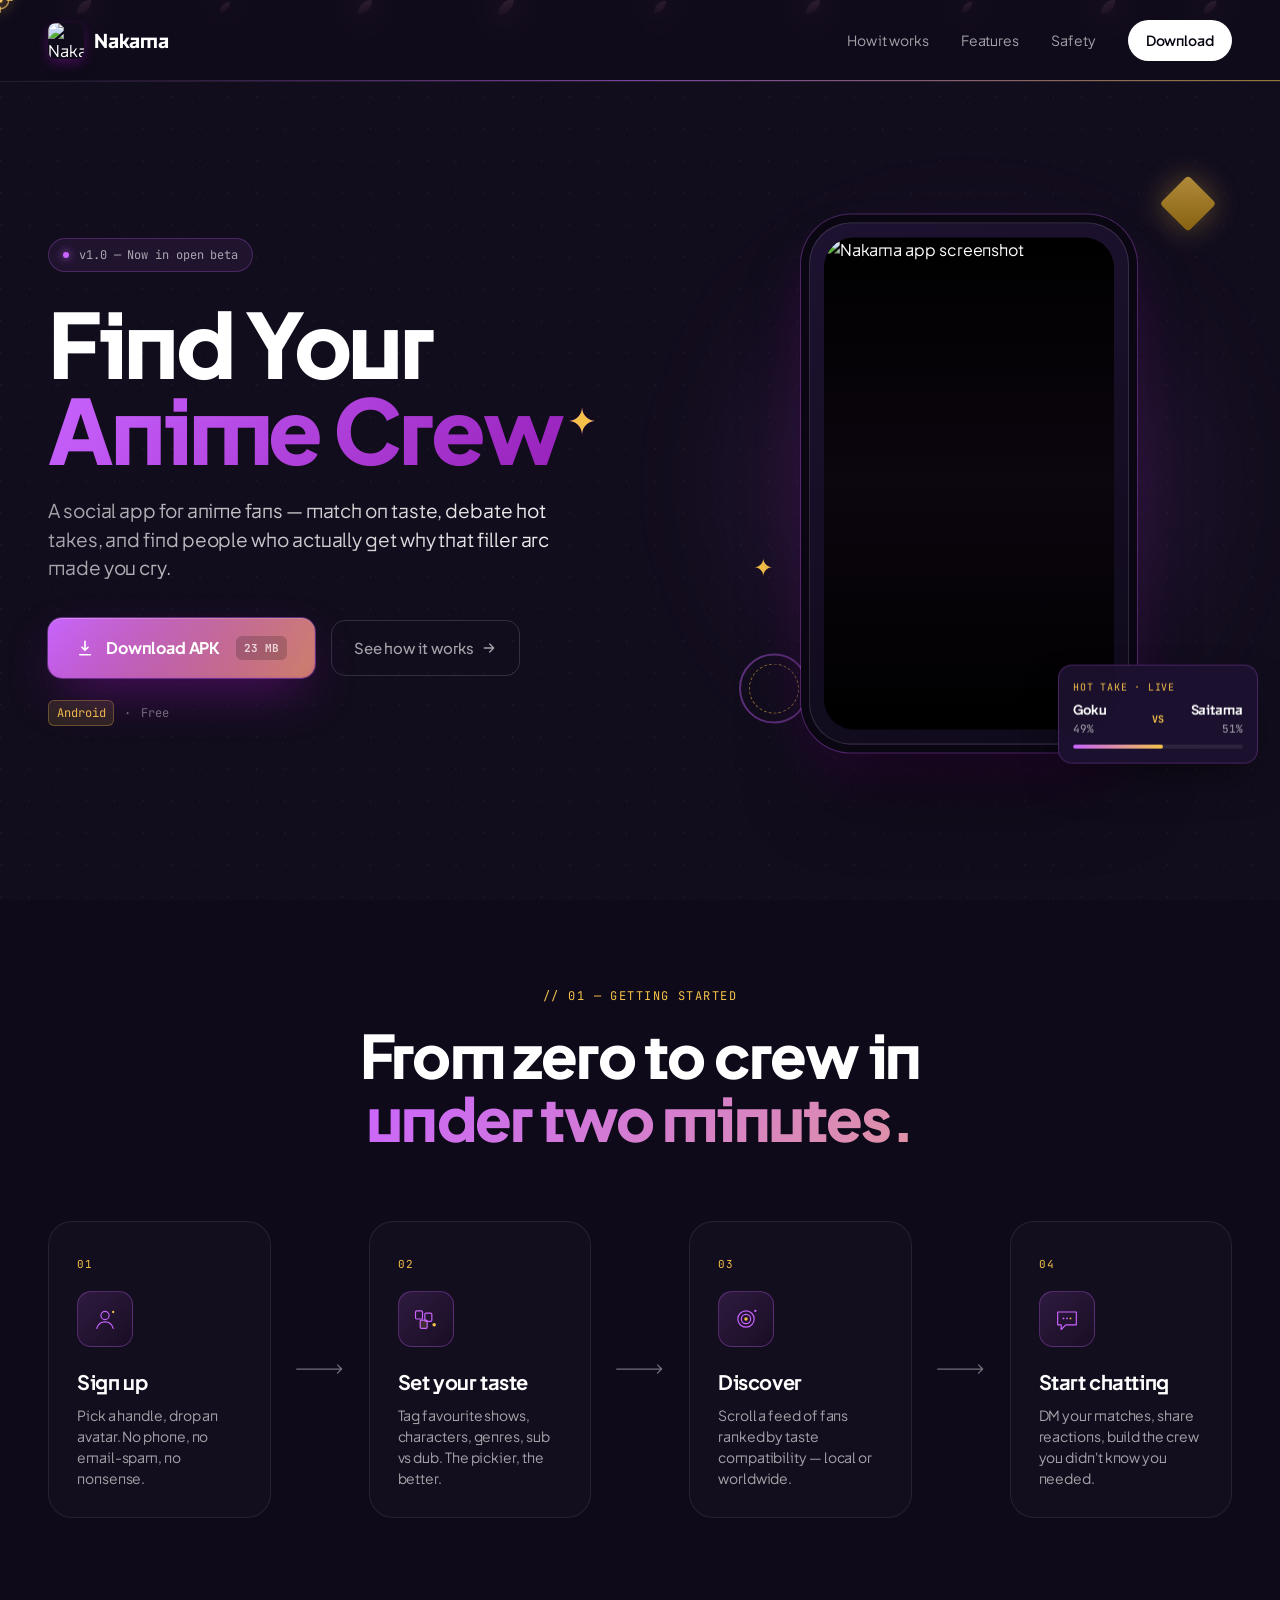
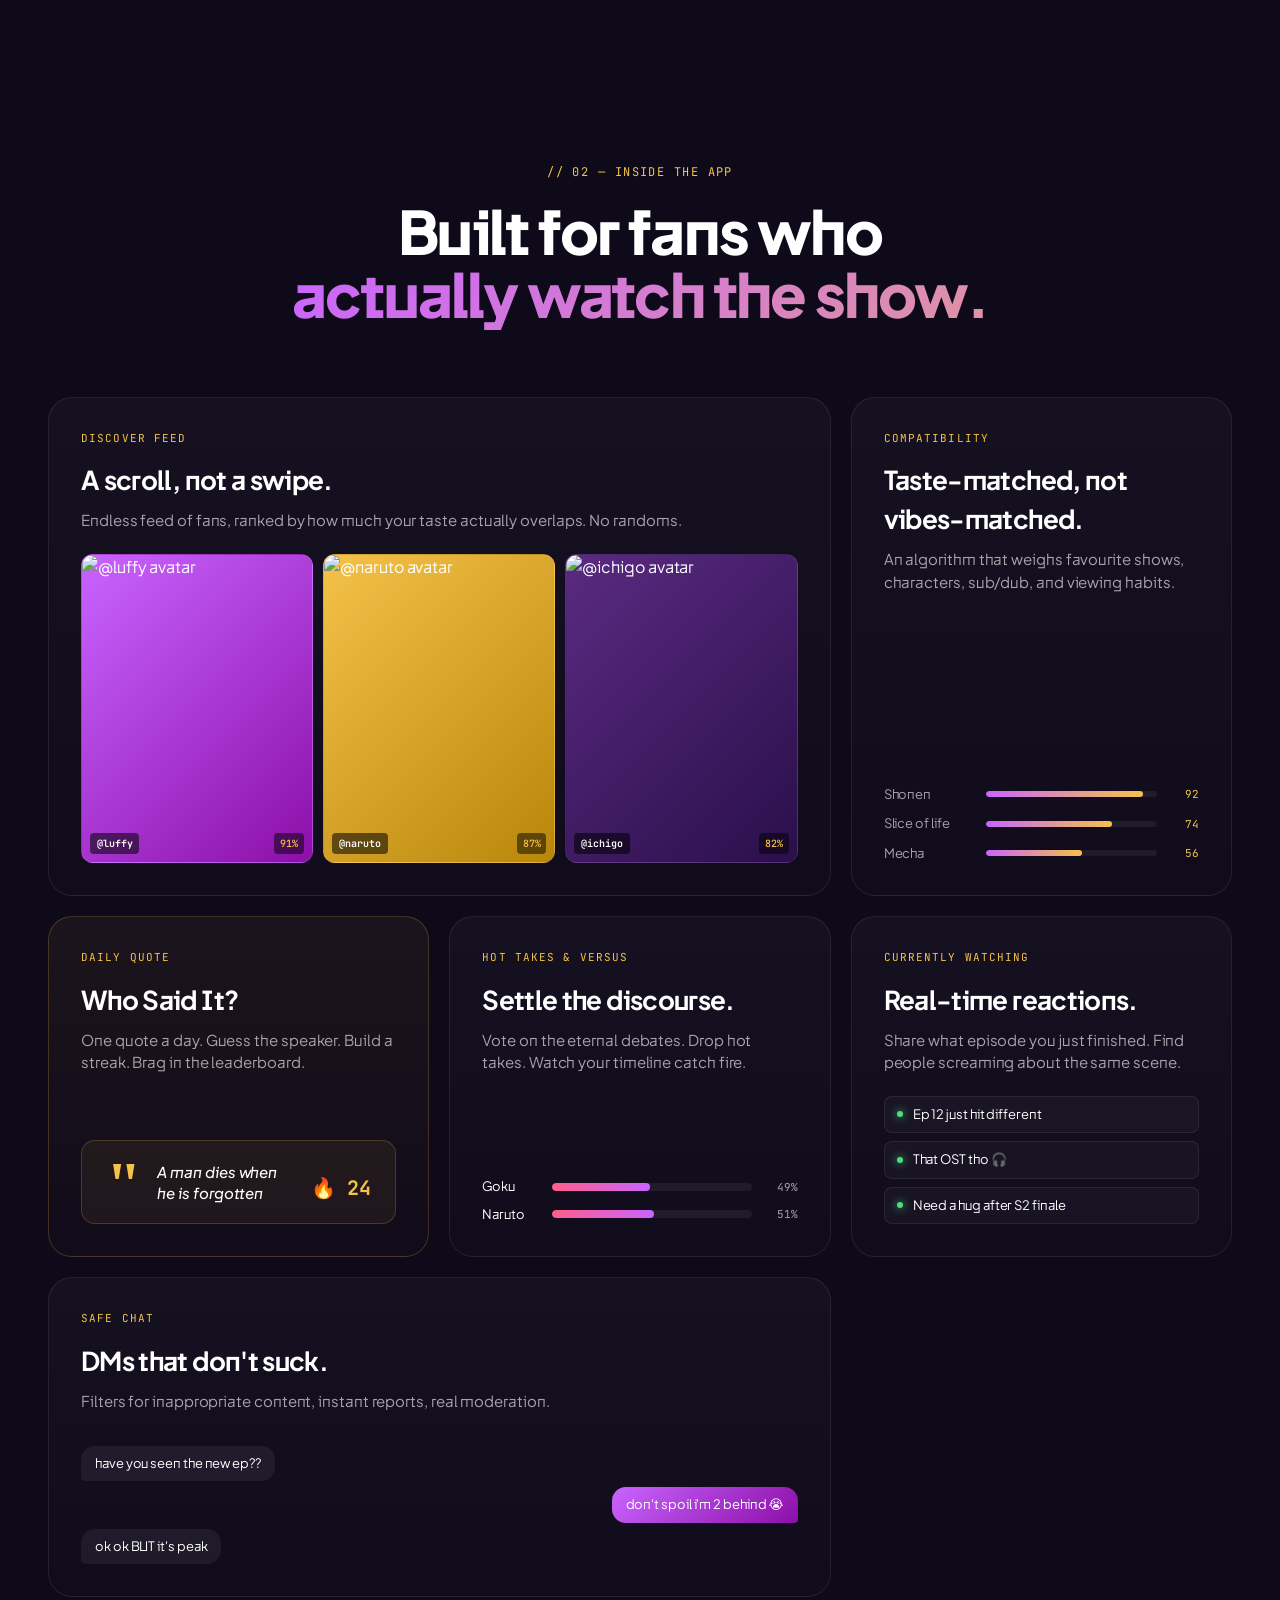
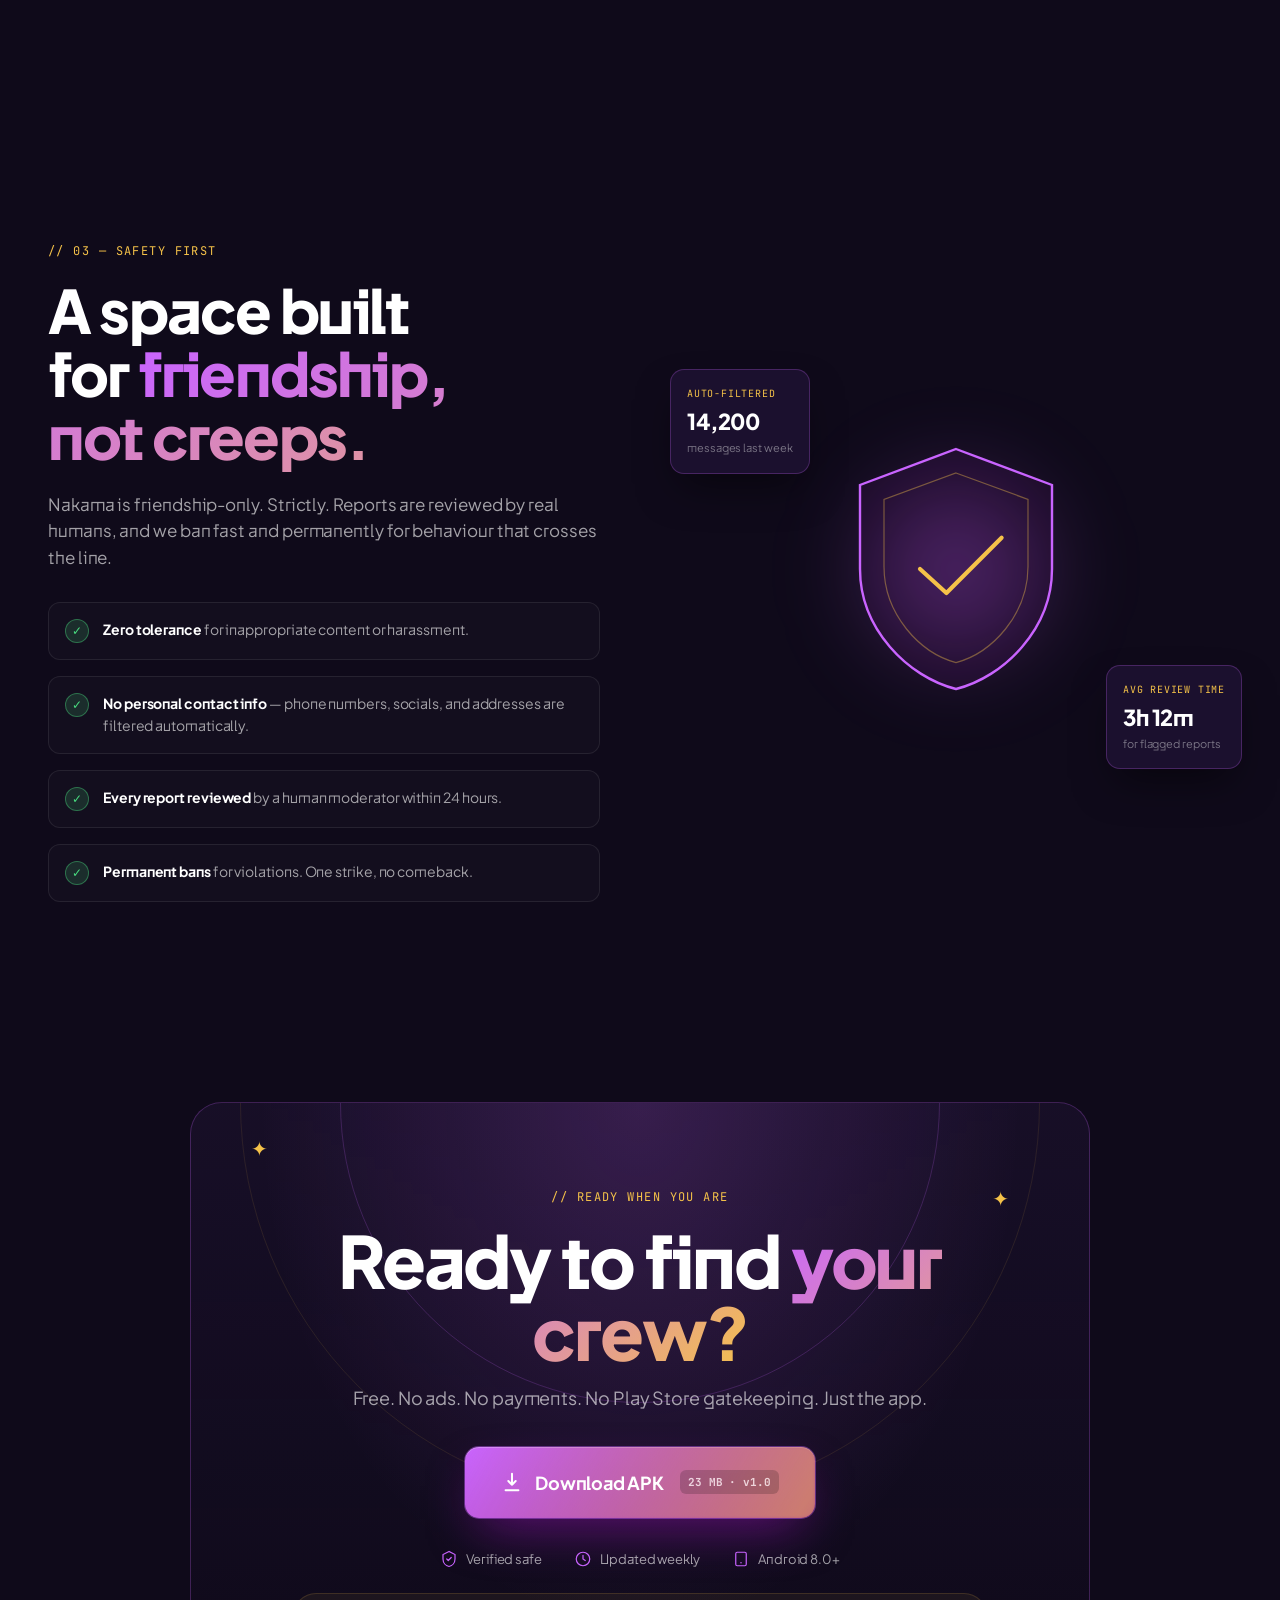
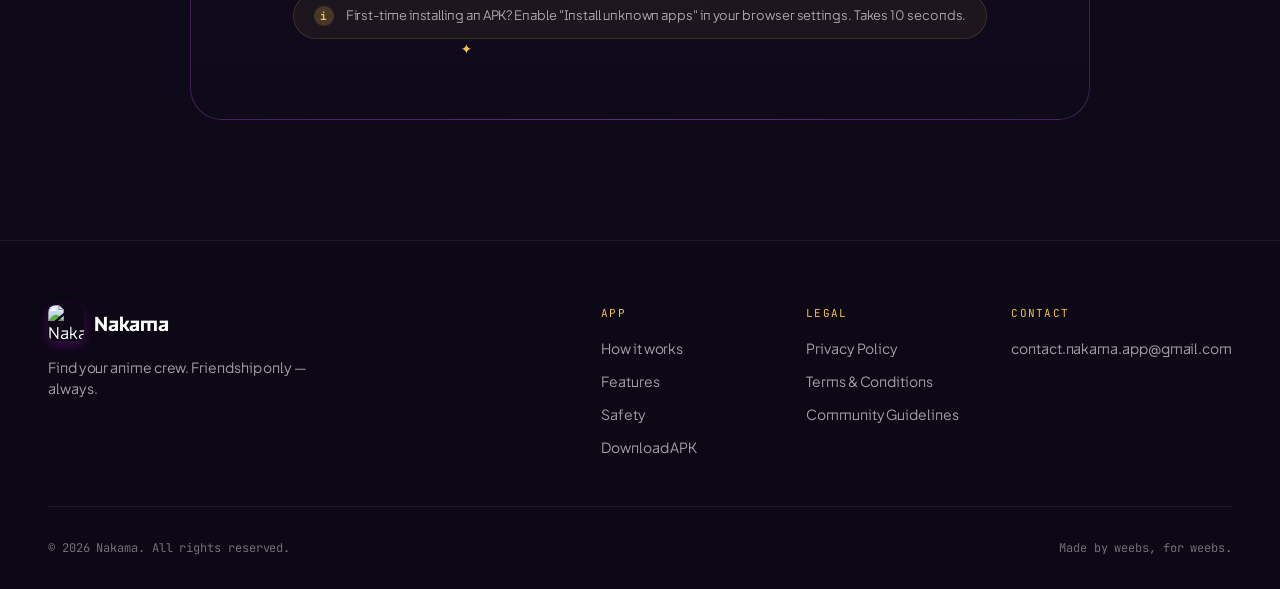
==== index.html @ 4094dd70 "Add files via upload" ====
<!DOCTYPE html>
<html lang="en">
<head>
<meta charset="UTF-8" />
<meta name="viewport" content="width=device-width, initial-scale=1.0" />
<title>Nakama — Find Your Anime Crew</title>
<link rel="preconnect" href="https://fonts.googleapis.com" />
<link rel="preconnect" href="https://fonts.gstatic.com" crossorigin />
<link href="https://fonts.googleapis.com/css2?family=Plus+Jakarta+Sans:wght@400;500;600;700;800&family=JetBrains+Mono:wght@400;500&display=swap" rel="stylesheet" />
<style>
/* ============== TOKENS ============== */
:root {
  --bg: #0f0a1a;
  --bg-2: #160d24;
  --bg-3: #1d1230;
  --line: rgba(255,255,255,0.08);
  --line-2: rgba(255,255,255,0.14);
  --text: #ffffff;
  --text-mute: rgba(255,255,255,0.62);
  --text-dim: rgba(255,255,255,0.42);
  --primary: #8B0FA8;
  --primary-bright: #C964FF;
  --primary-deep: #4A0866;
  --gold: #F5C249;
  --gold-deep: #B8860B;
  --radius: 14px;
  --radius-lg: 24px;
  --shadow: 0 30px 80px -30px rgba(139,15,168,0.55);
  --font-display: 'Plus Jakarta Sans', system-ui, sans-serif;
  --font-mono: 'JetBrains Mono', ui-monospace, monospace;
}

/* ============== RESET ============== */
* { box-sizing: border-box; margin: 0; padding: 0; }
html { scroll-behavior: smooth; }
body {
  font-family: var(--font-display);
  background: var(--bg);
  color: var(--text);
  line-height: 1.5;
  font-feature-settings: "ss01", "cv01";
  overflow-x: hidden;
  -webkit-font-smoothing: antialiased;
  letter-spacing: -0.005em;
}
a { color: inherit; text-decoration: none; }
button { font: inherit; cursor: pointer; border: none; background: none; color: inherit; }
img, svg { display: block; max-width: 100%; }

/* ============== AMBIENT ============== */
.ambient {
  position: fixed; inset: 0; pointer-events: none; z-index: 0;
}
.orb { display: none !important; opacity: 0 !important;  display: none; }
.orb-1 { width: 600px; height: 600px; top: -200px; left: -150px; background: #8B0FA8; }
.orb-2 { width: 500px; height: 500px; top: 30%; right: -200px; background: #4A0866; animation-delay: -6s; }
.orb-3 { width: 400px; height: 400px; bottom: -100px; left: 40%; background: #C964FF; opacity: 0.25; animation-delay: -12s;}
@keyframes drift {
  0%, 100% { transform: translate(0,0); }
  50% { transform: translate(30px, -40px); }
}
.grain {
  position: absolute; inset: 0;
  background-image: url("data:image/svg+xml;utf8,<svg xmlns='http://www.w3.org/2000/svg' width='200' height='200'><filter id='n'><feTurbulence type='fractalNoise' baseFrequency='0.85' numOctaves='3'/><feColorMatrix values='0 0 0 0 1 0 0 0 0 1 0 0 0 0 1 0 0 0 0.06 0'/></filter><rect width='100%' height='100%' filter='url(%23n)'/></svg>");
  mix-blend-mode: overlay; opacity: 0.5;
}
.grid-lines { position: absolute; inset: 0; width: 100%; height: 100%; }

/* ============== NAV ============== */
.nav {
  position: sticky; top: 0; z-index: 50;
  display: flex; align-items: center; justify-content: space-between;
  padding: 20px 48px;
  backdrop-filter: blur(16px);
  background: rgba(15,10,26,0.6);
  border-bottom: 1px solid var(--line);
}
.brand { display: flex; align-items: center; gap: 10px; }
.brand-mark { width: 36px; height: 36px; display: block; border-radius: 8px; overflow: hidden; box-shadow: 0 4px 12px rgba(139,15,168,0.4); }
.brand-mark svg, .brand-mark img { width: 100%; height: 100%; display: block; object-fit: cover; }
.brand-name {
  font-weight: 800; font-size: 19px; letter-spacing: -0.01em;
}
.nav-links { display: flex; align-items: center; gap: 32px; }
.nav-links a { font-size: 14px; color: var(--text-mute); transition: color .2s; }
.nav-links a:hover { color: var(--text); }
.nav-cta {
  background: var(--text); color: #0a0612 !important;
  padding: 10px 18px; border-radius: 999px;
  font-weight: 600; font-size: 13px;
  transition: transform .2s, box-shadow .2s;
}
.nav-cta:hover { transform: translateY(-1px); box-shadow: 0 8px 20px rgba(255,255,255,0.15); }

/* ============== HERO ============== */
.hero {
  position: relative; z-index: 1;
  padding: 80px 48px 60px;
  max-width: 1440px; margin: 0 auto;
}
.hero-inner {
  display: grid;
  grid-template-columns: 1.05fr 1fr;
  gap: 80px;
  align-items: center;
}
.eyebrow {
  display: inline-flex; align-items: center; gap: 10px;
  padding: 7px 14px;
  background: rgba(201,100,255,0.08);
  border: 1px solid rgba(201,100,255,0.25);
  border-radius: 999px;
  font-family: var(--font-mono);
  font-size: 12px; color: var(--text-mute);
  margin-bottom: 28px;
}
.eyebrow-dot {
  width: 6px; height: 6px; border-radius: 50%;
  background: var(--primary-bright);
  box-shadow: 0 0 8px var(--primary-bright);
  animation: pulse 2s ease-in-out infinite;
}
@keyframes pulse { 50% { opacity: 0.5; } }

.hero-title {
  font-size: clamp(48px, 7vw, 92px);
  line-height: 0.96;
  font-weight: 800;
  letter-spacing: -0.035em;
  margin-bottom: 24px;
}
.title-accent {
  background: linear-gradient(135deg, #C964FF 0%, #8B0FA8 60%, #F5C249 130%);
  -webkit-background-clip: text;
  background-clip: text;
  -webkit-text-fill-color: transparent;
  position: relative;
  display: inline-block;
}
.title-sparkle {
  font-size: 0.4em; color: var(--gold);
  -webkit-text-fill-color: var(--gold);
  margin-left: 0.15em; vertical-align: super;
  display: inline-block;
  animation: sparkle 3s ease-in-out infinite;
}
@keyframes sparkle {
  0%, 100% { transform: rotate(0deg) scale(1); opacity: 1; }
  50% { transform: rotate(180deg) scale(1.2); opacity: 0.7; }
}
.hero-sub {
  font-size: 19px;
  color: var(--text-mute);
  max-width: 520px;
  margin-bottom: 36px;
  text-wrap: pretty;
}

.hero-cta {
  display: flex; align-items: center; gap: 16px;
  flex-wrap: wrap;
  margin-bottom: 22px;
}

/* ============== PRIMARY BUTTON ============== */
.btn-primary {
  position: relative;
  display: inline-flex; align-items: center; gap: 12px;
  padding: 18px 28px;
  background: linear-gradient(135deg, #C964FF 0%, #8B0FA8 100%);
  color: white;
  border-radius: 14px;
  font-weight: 700; font-size: 16px;
  box-shadow:
    0 0 0 1px rgba(201,100,255,0.4),
    0 20px 50px -15px rgba(139,15,168,0.7),
    inset 0 1px 0 rgba(255,255,255,0.25);
  overflow: hidden;
  transition: transform .2s, box-shadow .3s;
  isolation: isolate;
}
.btn-primary::before {
  content: ""; position: absolute; inset: 0;
  background: linear-gradient(135deg, #F5C249 0%, #C964FF 50%, #8B0FA8 100%);
  opacity: 0;
  transition: opacity .35s;
  z-index: -1;
}
.btn-primary:hover { transform: translateY(-2px); box-shadow: 0 0 0 1px rgba(245,194,73,0.5), 0 25px 60px -15px rgba(245,194,73,0.45); }
.btn-primary:hover::before { opacity: 1; }
.btn-glow {
  position: absolute; inset: -2px;
  border-radius: inherit;
  background: linear-gradient(120deg, transparent, rgba(245,194,73,0.6), transparent);
  background-size: 200% 100%;
  animation: shimmer 3s linear infinite;
  z-index: -2;
  filter: blur(2px);
}
@keyframes shimmer { to { background-position: -200% 0; } }
.btn-icon { width: 18px; height: 18px; }
.btn-label { letter-spacing: -0.01em; }
.btn-size {
  font-family: var(--font-mono);
  font-size: 11px; opacity: 0.7;
  padding: 4px 8px; border-radius: 6px;
  background: rgba(0,0,0,0.25);
  margin-left: 4px;
}
.btn-primary-xl { padding: 22px 36px; font-size: 18px; }
.btn-primary-xl .btn-icon { width: 22px; height: 22px; }

.btn-ghost {
  display: inline-flex; align-items: center; gap: 8px;
  padding: 16px 22px;
  border: 1px solid var(--line-2);
  border-radius: 14px;
  font-weight: 500; font-size: 15px;
  color: var(--text-mute);
  transition: border-color .2s, color .2s;
}
.btn-ghost:hover { border-color: var(--text); color: var(--text); }

.hero-note {
  display: flex; align-items: center; gap: 10px;
  font-family: var(--font-mono);
  font-size: 12px; color: var(--text-dim);
  flex-wrap: wrap;
}
.note-pill {
  padding: 3px 8px;
  background: rgba(245,194,73,0.12);
  border: 1px solid rgba(245,194,73,0.3);
  color: var(--gold);
  border-radius: 6px;
}

/* ============== HERO MOCKUP ============== */
.hero-mockup {
  position: relative;
  height: 640px;
  display: flex; align-items: center; justify-content: center;
}
.mockup-glow {
  position: absolute;
  width: 500px; height: 500px;
  background: radial-gradient(circle, rgba(201,100,255,0.35), transparent 70%);
  filter: blur(60px);
  z-index: 0;
}
.phone {
  position: relative;
  width: 320px;
  aspect-ratio: 538 / 877;
  height: auto;
  background: linear-gradient(160deg, #1d1230, #0f0a1a);
  border-radius: 42px;
  border: 1px solid rgba(255,255,255,0.12);
  box-shadow:
    0 0 0 8px #0a0612,
    0 0 0 9px rgba(201,100,255,0.3),
    0 60px 80px -20px rgba(0,0,0,0.7),
    0 30px 60px -10px rgba(139,15,168,0.4);
  padding: 14px;
  z-index: 2;
}
.phone-notch {
  position: absolute;
  top: 18px; left: 50%;
  transform: translateX(-50%);
  width: 90px; height: 22px;
  background: #0a0612;
  border-radius: 12px;
}
.phone-screen {
  width: 100%; height: 100%;
  background: linear-gradient(180deg, #1a0f2e 0%, #0f0a1a 100%);
  border-radius: 30px;
  padding: 38px 14px 14px;
  display: flex; flex-direction: column;
  gap: 12px;
  overflow: hidden;
}
.phone-screen-full {
  padding: 0;
  position: relative;
}
.app-screenshot {
  position: absolute; inset: 0;
  width: 100%; height: 100%;
  object-fit: contain;
  object-position: center;
  border-radius: 30px;
  display: block;
}
.phone-screen-full { background: #000; padding: 0; }
.app-status {
  display: flex; justify-content: space-between; align-items: center;
  font-family: var(--font-mono);
  font-size: 11px;
  color: var(--text-mute);
  padding: 0 6px;
}
.status-icons { display: flex; gap: 3px; }
.status-icons .dot { width: 4px; height: 4px; border-radius: 50%; background: var(--text-mute); }

.app-header {
  display: flex; gap: 4px;
  padding: 4px;
  background: rgba(255,255,255,0.04);
  border-radius: 10px;
}
.app-tab {
  flex: 1; text-align: center;
  padding: 7px;
  font-size: 11px; font-weight: 600;
  color: var(--text-dim);
  border-radius: 7px;
  transition: all .2s;
}
.app-tab.active {
  background: linear-gradient(135deg, #C964FF, #8B0FA8);
  color: white;
}

.profile-card {
  position: relative;
  background: rgba(255,255,255,0.03);
  border: 1px solid rgba(255,255,255,0.08);
  border-radius: 16px;
  overflow: hidden;
  flex: 1;
  display: flex; flex-direction: column;
}
.profile-img-photo { background: #000; }
.profile-photo {
  position: absolute; inset: 0;
  width: 100%; height: 100%;
  object-fit: cover;
  display: block;
}
.profile-img {
  position: relative;
  flex: 1;
  background: linear-gradient(135deg, var(--g1), var(--g2));
  display: flex; align-items: center; justify-content: center;
  overflow: hidden;
}
.profile-initial {
  font-size: 88px;
  font-weight: 800;
  color: rgba(255,255,255,0.95);
  font-family: var(--font-display);
  letter-spacing: -0.05em;
  text-shadow: 0 4px 20px rgba(0,0,0,0.3);
}
.profile-deco { position: absolute; inset: 0; pointer-events: none; }
.profile-deco svg { width: 100%; height: 100%; }
.profile-meta {
  padding: 10px;
  background: rgba(0,0,0,0.4);
  backdrop-filter: blur(10px);
}
.profile-name {
  display: flex; justify-content: space-between; align-items: center;
  font-size: 13px; font-weight: 700;
  margin-bottom: 6px;
}
.match-badge {
  font-family: var(--font-mono);
  font-size: 9px;
  padding: 3px 6px;
  background: rgba(245,194,73,0.2);
  border: 1px solid rgba(245,194,73,0.4);
  color: var(--gold);
  border-radius: 4px;
}
.profile-tags { display: flex; gap: 4px; }
.tag {
  font-size: 9px;
  padding: 3px 6px;
  background: rgba(255,255,255,0.08);
  border-radius: 4px;
  color: var(--text-mute);
}

.compat-row { display: flex; gap: 6px; }
.compat-chip {
  flex: 1;
  padding: 8px;
  background: rgba(255,255,255,0.04);
  border: 1px solid rgba(255,255,255,0.08);
  border-radius: 10px;
  display: flex; flex-direction: column;
  align-items: center; gap: 1px;
}
.chip-num { font-size: 16px; font-weight: 700; color: var(--gold); }
.chip-lbl { font-size: 9px; color: var(--text-dim); text-transform: uppercase; letter-spacing: 0.05em; }

.action-bar {
  display: flex; justify-content: space-around; align-items: center;
  padding: 4px 0;
}
.act {
  width: 42px; height: 42px;
  border-radius: 50%;
  background: rgba(255,255,255,0.06);
  display: flex; align-items: center; justify-content: center;
  border: 1px solid rgba(255,255,255,0.1);
}
.act svg { width: 18px; height: 18px; }
.act-skip { color: var(--text-mute); }
.act-like { color: #ff5e8a; background: rgba(255,94,138,0.15); border-color: rgba(255,94,138,0.4); width: 50px; height: 50px; }
.act-like svg { width: 22px; height: 22px; }
.act-bolt { color: var(--gold); }

/* Floating cards */
.float-card {
  position: absolute;
  background: rgba(29,18,48,0.92);
  backdrop-filter: blur(20px);
  border: 1px solid rgba(201,100,255,0.25);
  border-radius: 14px;
  padding: 14px;
  box-shadow: 0 20px 40px -10px rgba(0,0,0,0.5);
  z-index: 3;
  animation: float 6s ease-in-out infinite;
}
.float-label {
  font-family: var(--font-mono);
  font-size: 10px;
  color: var(--gold);
  text-transform: uppercase;
  letter-spacing: 0.08em;
  margin-bottom: 6px;
}
.float-card-quote {
  top: 20px; left: -20px;
  width: 200px;
  animation-delay: -2s;
}
.float-quote {
  font-size: 12px;
  font-style: italic;
  color: var(--text);
  margin-bottom: 8px;
  line-height: 1.4;
}
.float-streak {
  font-family: var(--font-mono);
  font-size: 11px;
  color: var(--text-mute);
}
.float-card-versus {
  bottom: 40px; right: -20px;
  width: 200px;
}
.float-versus {
  display: flex; align-items: center; justify-content: space-between;
  gap: 8px;
  margin-bottom: 8px;
}
.vs-side { display: flex; flex-direction: column; flex: 1; }
.vs-name { font-size: 13px; font-weight: 700; }
.vs-pct { font-family: var(--font-mono); font-size: 11px; color: var(--text-mute); }
.vs-side:last-child { text-align: right; }
.vs-divider {
  font-family: var(--font-mono);
  font-size: 10px;
  color: var(--gold);
  font-weight: 700;
}
.vs-bar {
  height: 4px;
  background: rgba(255,255,255,0.08);
  border-radius: 2px;
  overflow: hidden;
}
.vs-fill {
  height: 100%;
  background: linear-gradient(90deg, #C964FF, #F5C249);
  border-radius: 2px;
}

@keyframes float {
  0%, 100% { transform: translateY(0); }
  50% { transform: translateY(-12px); }
}

/* Decorative shapes */
.deco { position: absolute; pointer-events: none; }
.deco-diamond {
  top: 20px; right: 30px;
  width: 40px; height: 40px;
  background: linear-gradient(135deg, var(--gold), var(--gold-deep));
  transform: rotate(45deg);
  border-radius: 4px;
  opacity: 0.7;
  animation: spin 12s linear infinite;
  box-shadow: 0 0 30px rgba(245,194,73,0.5);
}
@keyframes spin { to { transform: rotate(405deg); } }
.deco-ring {
  bottom: 80px; left: 40px;
  width: 70px; height: 70px;
  border: 2px solid rgba(201,100,255,0.4);
  border-radius: 50%;
}
.deco-ring::before {
  content: ""; position: absolute; inset: 8px;
  border: 1px dashed rgba(245,194,73,0.5);
  border-radius: 50%;
  animation: spin 20s linear infinite reverse;
}
.deco-spark {
  top: 60%; left: 10%;
  width: 16px; height: 16px;
  color: var(--gold);
}
.deco-spark::before {
  content: "✦";
  font-size: 24px;
  color: var(--gold);
  animation: sparkle 2.5s ease-in-out infinite;
}

/* ============== STATS STRIP ============== */
.stats-strip {
  display: flex; justify-content: center; align-items: center;
  gap: 48px;
  margin-top: 80px;
  padding: 28px 32px;
  background: rgba(255,255,255,0.02);
  border: 1px solid var(--line);
  border-radius: var(--radius-lg);
  backdrop-filter: blur(10px);
}
.stat { text-align: center; display: flex; flex-direction: column; gap: 4px; }
.stat-num {
  font-size: 28px; font-weight: 800;
  background: linear-gradient(135deg, #fff, #C964FF);
  -webkit-background-clip: text;
  -webkit-text-fill-color: transparent;
  letter-spacing: -0.02em;
}
.stat-lbl {
  font-family: var(--font-mono);
  font-size: 11px; color: var(--text-dim);
  text-transform: uppercase;
  letter-spacing: 0.08em;
}
.stat-sep {
  width: 1px; height: 32px;
  background: var(--line-2);
}

/* ============== SECTIONS ============== */
.section {
  position: relative; z-index: 1;
  max-width: 1280px;
  margin: 0 auto;
  padding: 120px 48px;
}
.section-head { text-align: center; margin-bottom: 72px; }
.section-eyebrow {
  font-family: var(--font-mono);
  font-size: 12px;
  color: var(--gold);
  text-transform: uppercase;
  letter-spacing: 0.12em;
  margin-bottom: 18px;
}
.section-title {
  font-size: clamp(36px, 5vw, 60px);
  font-weight: 800;
  letter-spacing: -0.03em;
  line-height: 1.05;
  max-width: 900px;
  margin: 0 auto;
  text-wrap: balance;
}
.hl {
  background: linear-gradient(135deg, #C964FF, #F5C249);
  -webkit-background-clip: text;
  -webkit-text-fill-color: transparent;
}

/* ============== HOW ============== */
.steps {
  display: grid;
  grid-template-columns: 1fr auto 1fr auto 1fr auto 1fr;
  gap: 24px;
  align-items: stretch;
}
.step {
  background: rgba(255,255,255,0.02);
  border: 1px solid var(--line);
  border-radius: var(--radius-lg);
  padding: 28px;
  position: relative;
  transition: transform .3s, border-color .3s, background .3s;
}
.step:hover {
  transform: translateY(-4px);
  border-color: rgba(201,100,255,0.4);
  background: rgba(201,100,255,0.04);
}
.step-num {
  font-family: var(--font-mono);
  font-size: 11px;
  color: var(--gold);
  letter-spacing: 0.1em;
  margin-bottom: 18px;
}
.step-icon {
  width: 56px; height: 56px;
  background: linear-gradient(135deg, rgba(201,100,255,0.15), rgba(139,15,168,0.05));
  border: 1px solid rgba(201,100,255,0.3);
  border-radius: 14px;
  display: flex; align-items: center; justify-content: center;
  margin-bottom: 20px;
  color: var(--primary-bright);
}
.step-icon svg { width: 28px; height: 28px; }
.step h3 {
  font-size: 20px;
  font-weight: 700;
  margin-bottom: 8px;
  letter-spacing: -0.02em;
}
.step p {
  font-size: 14px;
  color: var(--text-mute);
  line-height: 1.5;
}
.step-arrow {
  display: flex; align-items: center;
  color: var(--text-dim);
}
.step-arrow svg { width: 50px; height: 12px; }

/* ============== FEATURES ============== */
.feature-grid {
  display: grid;
  grid-template-columns: repeat(3, 1fr);
  gap: 20px;
}
.feat {
  position: relative;
  padding: 32px;
  background: linear-gradient(180deg, rgba(255,255,255,0.03) 0%, rgba(255,255,255,0.01) 100%);
  border: 1px solid var(--line);
  border-radius: var(--radius-lg);
  overflow: hidden;
  transition: transform .3s, border-color .3s;
  display: flex; flex-direction: column;
  min-height: 320px;
}
.feat::before {
  content: ""; position: absolute; inset: 0;
  background: radial-gradient(circle at top right, rgba(201,100,255,0.12), transparent 60%);
  opacity: 0; transition: opacity .4s;
}
.feat:hover { transform: translateY(-4px); border-color: rgba(201,100,255,0.35); }
.feat:hover::before { opacity: 1; }
.feat-lg { grid-column: span 2; }
.feat-gold { background: linear-gradient(180deg, rgba(245,194,73,0.06) 0%, rgba(245,194,73,0.01) 100%); border-color: rgba(245,194,73,0.2); }

.feat-tag {
  font-family: var(--font-mono);
  font-size: 11px;
  color: var(--gold);
  text-transform: uppercase;
  letter-spacing: 0.1em;
  margin-bottom: 14px;
  position: relative; z-index: 1;
}
.feat h3 {
  font-size: 26px;
  font-weight: 700;
  letter-spacing: -0.025em;
  margin-bottom: 10px;
  position: relative; z-index: 1;
}
.feat p {
  color: var(--text-mute);
  font-size: 15px;
  margin-bottom: 22px;
  flex-shrink: 0;
  position: relative; z-index: 1;
}
.feat-visual {
  margin-top: auto;
  position: relative; z-index: 1;
}

.feat-visual-feed { display: flex; gap: 10px; }
.mini-card {
  flex: 1;
  aspect-ratio: 3/4;
  background: linear-gradient(135deg, var(--c1), var(--c2));
  border-radius: 12px;
  position: relative;
  overflow: hidden;
  border: 1px solid rgba(255,255,255,0.08);
}
.mini-card .avatar-svg,
.mini-card .avatar-img {
  position: absolute; inset: 0;
  width: 100%; height: 100%;
  display: block;
  object-fit: cover;
}
.mini-card .avatar-tag {
  position: absolute; bottom: 8px; left: 8px;
  font-family: var(--font-mono);
  font-size: 10px; font-weight: 600;
  color: #fff;
  background: rgba(0,0,0,0.55);
  padding: 3px 7px;
  border-radius: 4px;
  backdrop-filter: blur(4px);
  letter-spacing: -0.01em;
}
.mini-card b {
  position: absolute; bottom: 8px; right: 8px;
  font-family: var(--font-mono);
  font-size: 10px; font-weight: 500;
  background: rgba(0,0,0,0.5);
  padding: 3px 6px;
  border-radius: 4px;
  color: var(--gold);
}

.feat-visual-meter { display: flex; flex-direction: column; gap: 10px; }
.meter-row {
  display: grid;
  grid-template-columns: 90px 1fr 30px;
  align-items: center; gap: 12px;
  font-size: 13px;
}
.meter-row span:first-child { color: var(--text-mute); }
.meter-row span:last-child { font-family: var(--font-mono); font-size: 11px; color: var(--gold); text-align: right; }
.meter {
  height: 6px;
  background: rgba(255,255,255,0.06);
  border-radius: 3px;
  overflow: hidden;
}
.meter-fill {
  height: 100%;
  background: linear-gradient(90deg, var(--primary-bright), var(--gold));
  border-radius: 3px;
}

.feat-visual-quote {
  display: grid;
  grid-template-columns: auto 1fr auto;
  align-items: center;
  gap: 16px;
  padding: 20px 24px;
  background: rgba(245,194,73,0.06);
  border: 1px solid rgba(245,194,73,0.2);
  border-radius: 14px;
}
.q-mark {
  font-size: 64px; line-height: 0.5;
  font-family: serif; color: var(--gold);
  font-weight: 800;
  align-self: start;
  margin-top: 8px;
}
.q-text {
  font-size: 15px;
  font-style: italic;
  color: var(--text);
  line-height: 1.4;
  font-weight: 500;
}
.q-streak {
  font-family: var(--font-mono);
  font-size: 20px; font-weight: 700;
  color: var(--gold);
  align-self: end;
}

.feat-visual-vs { display: flex; flex-direction: column; gap: 8px; }
.vs-row {
  display: grid;
  grid-template-columns: 60px 1fr 36px;
  align-items: center; gap: 10px;
  font-size: 13px;
}
.vs-row span:last-child { font-family: var(--font-mono); font-size: 11px; text-align: right; color: var(--text-mute); }
.vs-track {
  height: 8px;
  background: rgba(255,255,255,0.06);
  border-radius: 4px;
  overflow: hidden;
}
.vs-trackfill {
  height: 100%;
  background: linear-gradient(90deg, #ff5e8a, #C964FF);
  border-radius: 4px;
}

.feat-visual-watching { display: flex; flex-direction: column; gap: 8px; }
.watch-row {
  display: flex; align-items: center; gap: 10px;
  padding: 8px 12px;
  background: rgba(255,255,255,0.03);
  border: 1px solid var(--line);
  border-radius: 8px;
  font-size: 13px;
}
.watch-dot {
  width: 6px; height: 6px;
  background: #4ade80;
  border-radius: 50%;
  box-shadow: 0 0 8px #4ade80;
  animation: pulse 2s ease-in-out infinite;
  flex-shrink: 0;
}

.feat-visual-chat { display: flex; flex-direction: column; gap: 6px; max-width: 100%; }
.bubble {
  max-width: 75%;
  padding: 8px 14px;
  border-radius: 14px;
  font-size: 13px;
}
.bubble-them {
  align-self: flex-start;
  background: rgba(255,255,255,0.06);
  border-bottom-left-radius: 4px;
}
.bubble-me {
  align-self: flex-end;
  background: linear-gradient(135deg, #C964FF, #8B0FA8);
  border-bottom-right-radius: 4px;
}

/* ============== SAFETY ============== */
.safety-grid {
  display: grid;
  grid-template-columns: 1fr 1fr;
  gap: 80px;
  align-items: center;
}
.safety-copy .section-eyebrow { color: var(--gold); margin-bottom: 18px; }
.safety-copy .section-title { text-align: left; max-width: none; margin-bottom: 24px; }
.safety-lede {
  font-size: 17px;
  color: var(--text-mute);
  margin-bottom: 32px;
  line-height: 1.55;
  text-wrap: pretty;
}
.safety-list {
  list-style: none;
  display: flex; flex-direction: column;
  gap: 16px;
}
.safety-list li {
  display: flex; gap: 14px;
  padding: 16px;
  background: rgba(255,255,255,0.02);
  border: 1px solid var(--line);
  border-radius: 12px;
  transition: border-color .2s, background .2s;
}
.safety-list li:hover {
  border-color: rgba(245,194,73,0.3);
  background: rgba(245,194,73,0.03);
}
.check {
  flex-shrink: 0;
  width: 24px; height: 24px;
  border-radius: 50%;
  background: rgba(74,222,128,0.15);
  border: 1px solid rgba(74,222,128,0.4);
  color: #4ade80;
  display: flex; align-items: center; justify-content: center;
  font-size: 12px; font-weight: 700;
}
.safety-list li > div { font-size: 14px; color: var(--text-mute); line-height: 1.55; }
.safety-list li > div b { color: var(--text); font-weight: 700; }

.safety-visual {
  position: relative;
  height: 480px;
  display: flex; align-items: center; justify-content: center;
}
.shield {
  position: relative;
  width: 240px;
}
.shield svg { width: 100%; }
.shield-glow {
  position: absolute;
  inset: 0;
  background: radial-gradient(circle, rgba(201,100,255,0.4), transparent 70%);
  filter: blur(40px);
  z-index: -1;
  animation: pulse 4s ease-in-out infinite;
}
.safety-card {
  position: absolute;
  background: rgba(29,18,48,0.92);
  backdrop-filter: blur(20px);
  border: 1px solid rgba(201,100,255,0.25);
  border-radius: 14px;
  padding: 16px;
  box-shadow: 0 20px 40px -10px rgba(0,0,0,0.5);
}
.safety-card-1 { top: 40px; left: -10px; animation: float 7s ease-in-out infinite; }
.safety-card-2 { bottom: 40px; right: -10px; animation: float 7s ease-in-out infinite -3.5s; }
.sc-label {
  font-family: var(--font-mono);
  font-size: 10px;
  color: var(--gold);
  text-transform: uppercase;
  letter-spacing: 0.08em;
}
.sc-num {
  font-size: 22px;
  font-weight: 800;
  letter-spacing: -0.02em;
  margin: 4px 0 2px;
}
.sc-desc {
  font-size: 11px;
  color: var(--text-dim);
}

/* ============== DOWNLOAD CTA ============== */
.download {
  padding: 80px 48px 120px;
}
.download-card {
  position: relative;
  text-align: center;
  padding: 80px 40px;
  background:
    radial-gradient(ellipse at top, rgba(201,100,255,0.18), transparent 60%),
    linear-gradient(180deg, rgba(29,18,48,0.6), rgba(15,10,26,0.4));
  border: 1px solid rgba(201,100,255,0.25);
  border-radius: 32px;
  overflow: hidden;
  max-width: 900px;
  margin: 0 auto;
}
.download-deco { position: absolute; inset: 0; pointer-events: none; }
.dd-ring {
  position: absolute;
  border-radius: 50%;
  border: 1px solid rgba(201,100,255,0.2);
}
.dd-ring-1 {
  width: 600px; height: 600px;
  top: -300px; left: 50%;
  transform: translateX(-50%);
}
.dd-ring-2 {
  width: 800px; height: 800px;
  top: -400px; left: 50%;
  transform: translateX(-50%);
  border-color: rgba(245,194,73,0.1);
}
.dd-spark {
  position: absolute;
  color: var(--gold);
  font-size: 20px;
  animation: sparkle 3s ease-in-out infinite;
}
.dd-spark-1 { top: 30px; left: 60px; }
.dd-spark-2 { top: 80px; right: 80px; animation-delay: -1s; }
.dd-spark-3 { bottom: 60px; left: 30%; animation-delay: -2s; font-size: 14px; }

.download-eyebrow {
  font-family: var(--font-mono);
  font-size: 12px;
  color: var(--gold);
  text-transform: uppercase;
  letter-spacing: 0.12em;
  margin-bottom: 18px;
  position: relative;
}
.download-title {
  font-size: clamp(40px, 6vw, 72px);
  font-weight: 800;
  letter-spacing: -0.03em;
  line-height: 1;
  margin-bottom: 16px;
  position: relative;
}
.download-sub {
  font-size: 18px;
  color: var(--text-mute);
  margin-bottom: 36px;
  position: relative;
}
.download .btn-primary { position: relative; }
.download-meta {
  display: flex; justify-content: center; align-items: center;
  gap: 32px;
  margin-top: 32px;
  flex-wrap: wrap;
  position: relative;
}
.dm-item {
  display: flex; align-items: center; gap: 8px;
  font-size: 13px;
  color: var(--text-mute);
}
.dm-item svg { width: 18px; height: 18px; color: var(--primary-bright); }

.install-hint {
  margin-top: 24px;
  padding: 12px 20px;
  display: inline-flex; align-items: center; gap: 12px;
  background: rgba(245,194,73,0.06);
  border: 1px solid rgba(245,194,73,0.15);
  border-radius: 999px;
  font-size: 13px;
  color: var(--text-mute);
  position: relative;
  text-align: left;
}
.hint-num {
  width: 20px; height: 20px;
  border-radius: 50%;
  background: rgba(245,194,73,0.2);
  color: var(--gold);
  font-family: var(--font-mono);
  font-weight: 700;
  font-size: 11px;
  display: inline-flex; align-items: center; justify-content: center;
  flex-shrink: 0;
}

/* ============== FOOTER ============== */
.footer {
  position: relative; z-index: 1;
  border-top: 1px solid var(--line);
  padding: 64px 48px 32px;
  background: rgba(10, 6, 18, 0.5);
}
.footer-inner {
  max-width: 1280px;
  margin: 0 auto;
  display: grid;
  grid-template-columns: 1.5fr 2fr;
  gap: 80px;
  padding-bottom: 48px;
  border-bottom: 1px solid var(--line);
}
.footer-tag {
  margin-top: 16px;
  color: var(--text-mute);
  font-size: 14px;
  max-width: 280px;
}
.footer-cols {
  display: grid;
  grid-template-columns: repeat(3, 1fr);
  gap: 32px;
}
.footer-col { display: flex; flex-direction: column; gap: 12px; }
.footer-col-title {
  font-family: var(--font-mono);
  font-size: 11px;
  color: var(--gold);
  text-transform: uppercase;
  letter-spacing: 0.12em;
  margin-bottom: 4px;
}
.footer-col a {
  font-size: 14px;
  color: var(--text-mute);
  transition: color .2s;
}
.footer-col a:hover { color: var(--text); }

.footer-base {
  max-width: 1280px;
  margin: 0 auto;
  padding-top: 32px;
  display: flex; justify-content: space-between;
  font-family: var(--font-mono);
  font-size: 12px;
  color: var(--text-dim);
}

/* ============== REVEAL ANIMATIONS ============== */
.reveal {
  opacity: 0;
  transform: translateY(30px);
  transition: opacity .8s ease, transform .8s ease;
}
.reveal.in {
  opacity: 1;
  transform: translateY(0);
}

/* ============== RESPONSIVE ============== */
@media (max-width: 1024px) {
  .hero-inner { grid-template-columns: 1fr; gap: 60px; }
  .hero-mockup { height: 560px; }
  .steps { grid-template-columns: repeat(2, 1fr); }
  .step-arrow { display: none; }
  .feature-grid { grid-template-columns: repeat(2, 1fr); }
  .feat-lg { grid-column: span 2; }
  .safety-grid { grid-template-columns: 1fr; gap: 60px; }
  .footer-inner { grid-template-columns: 1fr; gap: 40px; }
  .stats-strip { gap: 24px; flex-wrap: wrap; }
}
@media (max-width: 720px) {
  .nav { padding: 16px 20px; }
  .nav-links { gap: 16px; }
  .nav-links a:not(.nav-cta) { display: none; }
  .hero { padding: 48px 20px 40px; }
  .section { padding: 80px 20px; }
  .download { padding: 60px 20px 80px; }
  .download-card { padding: 56px 24px; border-radius: 24px; }
  .feature-grid { grid-template-columns: 1fr; }
  .feat-lg { grid-column: span 1; }
  .steps { grid-template-columns: 1fr; }
  .footer { padding: 48px 24px 24px; }
  .footer-cols { grid-template-columns: repeat(2, 1fr); }
  .footer-base { flex-direction: column; gap: 8px; text-align: center; }
  .stats-strip { padding: 20px; gap: 16px; }
  .stat-sep { display: none; }
  .stat { flex: 1 0 40%; }
  .float-card-quote { left: -10px; width: 180px; top: 20px; transform: scale(0.85); transform-origin: top left; }
  .float-card-versus { right: -10px; width: 180px; transform: scale(0.85); transform-origin: bottom right; }
  .hero-title { font-size: 56px; }
  .btn-primary { width: 100%; justify-content: center; }
  .btn-ghost { width: 100%; justify-content: center; }
  .install-hint { font-size: 12px; padding: 10px 14px; }
}



/* ============== EXTRA ANIMATIONS ============== */
@keyframes floatY { 0%,100% { transform: translateY(0); } 50% { transform: translateY(-10px); } }
@keyframes glowPulse {
  0%,100% { box-shadow: 0 0 0 1px rgba(201,100,255,0.4), 0 20px 50px -15px rgba(139,15,168,0.7), inset 0 1px 0 rgba(255,255,255,0.25); }
  50% { box-shadow: 0 0 0 2px rgba(245,194,73,0.6), 0 25px 70px -10px rgba(245,194,73,0.5), inset 0 1px 0 rgba(255,255,255,0.4); }
}
@keyframes slideInUp {
  from { opacity: 0; transform: translateY(40px); }
  to { opacity: 1; transform: translateY(0); }
}
@keyframes fadeInScale {
  from { opacity: 0; transform: scale(0.92); }
  to { opacity: 1; transform: scale(1); }
}
@keyframes gradientShift {
  0%,100% { background-position: 0% 50%; }
  50% { background-position: 100% 50%; }
}
@keyframes tilt {
  0%,100% { transform: rotate(-1deg); }
  50% { transform: rotate(1deg); }
}
@keyframes scanline {
  0% { transform: translateY(-100%); }
  100% { transform: translateY(100%); }
}

/* Hero title gradient breathing */
.title-accent {
  background-size: 200% 200%;
  animation: gradientShift 8s ease-in-out infinite;
}

/* Phone subtle floating */
.phone {
  animation: floatY 6s ease-in-out infinite;
}

/* Phone scanline overlay */
.phone-screen-full::after {
  content: ""; position: absolute; inset: 0;
  background: linear-gradient(180deg, transparent 0%, rgba(201,100,255,0.06) 50%, transparent 100%);
  animation: scanline 4s linear infinite;
  pointer-events: none;
  border-radius: 30px;
  z-index: 2;
}

/* Primary button glow pulse */
.btn-primary { animation: glowPulse 3s ease-in-out infinite; }

/* Step icons gentle tilt on hover */
.step:hover .step-icon { animation: tilt 0.6s ease-in-out infinite; }

/* Feat cards lift + glow */
.feat { transition: transform 0.4s cubic-bezier(0.2, 0.9, 0.3, 1.4), border-color 0.3s, box-shadow 0.4s; }
.feat:hover {
  transform: translateY(-8px) scale(1.01);
  box-shadow: 0 30px 60px -20px rgba(201,100,255,0.3);
}

/* Mini cards (avatar feed) tilt on hover */
.mini-card { transition: transform 0.5s cubic-bezier(0.2, 0.9, 0.3, 1.4); }
.mini-card:hover { transform: translateY(-6px) rotate(-2deg) scale(1.04); z-index: 2; }
.mini-card:hover ~ .mini-card { transform: translateX(4px); }

/* Bubble pop-in for chat preview */
.bubble {
  opacity: 0;
  animation: slideInUp 0.6s cubic-bezier(0.2, 0.9, 0.3, 1.4) forwards;
}
.bubble-them { animation-delay: 0.2s; }
.bubble-me { animation-delay: 0.6s; }
.bubble:nth-child(3) { animation-delay: 1s; }

/* Reveal class enhancement */
.reveal { transition: opacity 1s cubic-bezier(0.2, 0.9, 0.3, 1), transform 1s cubic-bezier(0.2, 0.9, 0.3, 1); }
.reveal.in { opacity: 1; transform: translateY(0) scale(1); }

/* Stagger feat cards on reveal */
.feat.reveal { transition-delay: calc(var(--i, 0) * 0.08s); }
.step.reveal { transition-delay: calc(var(--i, 0) * 0.1s); }

/* Meter fills animate width */
@keyframes fillMeter {
  from { transform: scaleX(0); }
  to { transform: scaleX(1); }
}
.meter-fill, .vs-trackfill, .vs-fill {
  transform-origin: left;
  animation: fillMeter 1.6s cubic-bezier(0.2, 0.9, 0.3, 1) 0.4s both;
}

/* Sparkle deco rotating */
.deco-spark::before { animation: sparkle 1.8s ease-in-out infinite; }

/* Background orbs slow pulse */
.orb-1 { animation: drift 18s ease-in-out infinite, glowPulse 10s ease-in-out infinite; }

/* Section title underline grow on view */
.section-title .hl {
  background-size: 200% 200%;
  animation: gradientShift 6s ease-in-out infinite;
}

/* CTA card concentric ring expansion */
@keyframes ringExpand {
  0% { transform: translateX(-50%) scale(0.8); opacity: 0.6; }
  100% { transform: translateX(-50%) scale(1.4); opacity: 0; }
}
.dd-ring-1, .dd-ring-2 {
  animation: ringExpand 4s ease-out infinite;
}
.dd-ring-2 { animation-delay: -2s; }

/* Sparkles in CTA float */
.dd-spark { animation: sparkle 3s ease-in-out infinite, floatY 5s ease-in-out infinite; }
.dd-spark-2 { animation-delay: -1s, -2s; }
.dd-spark-3 { animation-delay: -2s, -3s; }

/* Nav cta hover wiggle */
.nav-cta { transition: transform 0.3s cubic-bezier(0.2, 0.9, 0.3, 1.4); }
.nav-cta:hover { transform: translateY(-2px) rotate(-2deg); }

/* Status pulse dot */
.eyebrow-dot { animation: pulse 1.5s ease-in-out infinite; }



/* ============== CONSTANT ANIMATIONS ============== */
@keyframes constantFloat { 0%,100% { transform: translateY(0) rotate(0deg); } 50% { transform: translateY(-8px) rotate(1deg); } }
@keyframes constantBob { 0%,100% { transform: translateY(0); } 50% { transform: translateY(-6px); } }
@keyframes constantPulseScale { 0%,100% { transform: scale(1); } 50% { transform: scale(1.05); } }
@keyframes constantSpinSlow { from { transform: rotate(0); } to { transform: rotate(360deg); } }
@keyframes constantShimmer {
  0% { background-position: -200% 0; }
  100% { background-position: 200% 0; }
}
@keyframes constantWiggle { 0%,100% { transform: rotate(-2deg); } 50% { transform: rotate(2deg); } }
@keyframes meterBreathe { 0%,100% { filter: brightness(1); } 50% { filter: brightness(1.3); } }
@keyframes bubbleLoop {
  0%,100% { transform: translateY(0); }
  50% { transform: translateY(-3px); }
}
@keyframes liveDot {
  0%,100% { box-shadow: 0 0 0 0 rgba(74,222,128,0.6); }
  50% { box-shadow: 0 0 0 6px rgba(74,222,128,0); }
}
@keyframes ctaIdleGlow {
  0%,100% { filter: brightness(1) saturate(1); }
  50% { filter: brightness(1.15) saturate(1.2); }
}
@keyframes tagPop {
  0%,100% { transform: scale(1); }
  50% { transform: scale(1.06); }
}
@keyframes deckSpin {
  0% { transform: rotate(45deg); }
  100% { transform: rotate(405deg); }
}
@keyframes glow1 { 0%,100% { opacity: 0.5; } 50% { opacity: 0.8; } }

/* Mini avatar cards: each constantly bobs at staggered timing */
.feat-visual-feed .mini-card { animation: constantFloat 4s ease-in-out infinite; }
.feat-visual-feed .mini-card:nth-child(2) { animation-delay: -1.3s; }
.feat-visual-feed .mini-card:nth-child(3) { animation-delay: -2.6s; }

/* Meter fills constantly breathe */
.meter-fill, .vs-trackfill { animation: meterBreathe 3s ease-in-out infinite; }

/* Chat bubbles loop float */
.bubble-them { animation: bubbleLoop 3s ease-in-out infinite, slideInUp 0.6s cubic-bezier(0.2,0.9,0.3,1.4) 0.2s both; }
.bubble-me { animation: bubbleLoop 3s ease-in-out infinite -1.5s, slideInUp 0.6s cubic-bezier(0.2,0.9,0.3,1.4) 0.6s both; }

/* Watching dots pulse */
.watch-dot { animation: liveDot 2s ease-in-out infinite, pulse 2s ease-in-out infinite; }

/* Quote card breathes */
.feat-visual-quote { animation: constantBob 5s ease-in-out infinite; }
.q-mark { animation: constantWiggle 4s ease-in-out infinite; transform-origin: bottom left; }
.q-streak { animation: constantPulseScale 2.5s ease-in-out infinite; transform-origin: center; display: inline-block; }

/* Step icons constantly tilt */
.step-icon { animation: constantWiggle 6s ease-in-out infinite; }
.step:nth-child(3) .step-icon { animation-delay: -2s; }
.step:nth-child(5) .step-icon { animation-delay: -4s; }
.step:nth-child(7) .step-icon { animation-delay: -1s; }

/* Step number digits subtle pulse */
.step-num { animation: constantPulseScale 3s ease-in-out infinite; transform-origin: left; display: inline-block; }

/* Primary CTA always glowing */
.btn-primary { animation: glowPulse 3s ease-in-out infinite, ctaIdleGlow 4s ease-in-out infinite; }

/* Nav CTA breathes */
.nav-cta { animation: constantPulseScale 2.5s ease-in-out infinite; }

/* Tags subtle pop */
.feat-tag, .section-eyebrow, .download-eyebrow { animation: tagPop 3s ease-in-out infinite; transform-origin: left; display: inline-block; }
.match-badge { animation: tagPop 2s ease-in-out infinite; }
.note-pill { animation: tagPop 3s ease-in-out infinite; display: inline-block; }

/* VS divider rotates subtly */
.vs-divider { animation: constantWiggle 2s ease-in-out infinite; display: inline-block; }

/* Compat chip numbers pulse */
.chip-num { animation: constantPulseScale 2.5s ease-in-out infinite; display: inline-block; }

/* Safety check ticks pulse */
.check { animation: constantPulseScale 2s ease-in-out infinite; }
.safety-list li:nth-child(2) .check { animation-delay: -0.5s; }
.safety-list li:nth-child(3) .check { animation-delay: -1s; }
.safety-list li:nth-child(4) .check { animation-delay: -1.5s; }

/* Floating cards already float; ensure they always do */
.float-card { animation: float 6s ease-in-out infinite; }
.float-card-versus { animation: float 6s ease-in-out infinite -3s; }

/* Safety cards always float */
.safety-card-1, .safety-card-2 { animation: float 7s ease-in-out infinite; }
.safety-card-2 { animation-delay: -3.5s; }

/* Shield always pulses */
.shield-glow { animation: pulse 4s ease-in-out infinite, constantPulseScale 4s ease-in-out infinite; }

/* Stat numbers (if any visible) breathe */
.stat-num { animation: gradientShift 6s ease-in-out infinite; background-size: 200% 200%; }

/* Brand mark gentle bob */
.brand-mark { animation: constantBob 4s ease-in-out infinite; }

/* Title sparkle always rotates */
.title-sparkle { animation: sparkle 2s ease-in-out infinite, constantSpinSlow 5s linear infinite; display: inline-block; }

/* Nav glow border bottom shimmer */
.nav { position: sticky; }
.nav::after {
  content: ""; position: absolute; left: 0; right: 0; bottom: 0; height: 1px;
  background: linear-gradient(90deg, transparent, rgba(201,100,255,0.6), rgba(245,194,73,0.6), rgba(201,100,255,0.6), transparent);
  background-size: 200% 100%;
  animation: constantShimmer 4s linear infinite;
}

/* Hero subtitle gradient sweep */
.hero-sub { background: linear-gradient(90deg, rgba(255,255,255,0.62) 0%, rgba(255,255,255,0.95) 50%, rgba(255,255,255,0.62) 100%); background-size: 200% 100%; -webkit-background-clip: text; background-clip: text; -webkit-text-fill-color: transparent; animation: constantShimmer 6s linear infinite; }

/* Decorative diamond keeps spinning */
.deco-diamond { animation: deckSpin 12s linear infinite, glow1 3s ease-in-out infinite; }

/* Avatar tag chips constantly bob */
.avatar-tag { animation: constantBob 3s ease-in-out infinite; display: inline-block; }

/* Background orbs always drift (already set) plus extra */
.orb { animation: drift 18s ease-in-out infinite, glow1 8s ease-in-out infinite; }

/* Logo border glow */
.brand-mark img { animation: glow1 3s ease-in-out infinite; }

/* ============== ANIME CURSOR ============== */
* { cursor: none !important; }
.anime-cursor {
  position: fixed; top: 0; left: 0;
  width: 28px; height: 28px;
  pointer-events: none;
  z-index: 99999;
  transform: translate(-50%, -50%);
  mix-blend-mode: screen;
  transition: transform 0.05s ease-out;
}
.anime-cursor svg { width: 100%; height: 100%; display: block; filter: drop-shadow(0 0 6px rgba(245,194,73,0.8)); }
.anime-cursor.click { transform: translate(-50%, -50%) scale(0.7); }
.anime-cursor.hover { transform: translate(-50%, -50%) scale(1.4); }

.cursor-trail {
  position: fixed;
  width: 8px; height: 8px;
  border-radius: 50%;
  pointer-events: none;
  z-index: 99998;
  background: radial-gradient(circle, #F5C249, transparent 70%);
  transform: translate(-50%, -50%);
  animation: trailFade 0.7s ease-out forwards;
  mix-blend-mode: screen;
}
.cursor-spark {
  position: fixed;
  pointer-events: none;
  z-index: 99998;
  font-size: 12px;
  color: #C964FF;
  transform: translate(-50%, -50%);
  animation: sparkFade 0.9s ease-out forwards;
  text-shadow: 0 0 8px #C964FF;
}
@keyframes trailFade {
  0% { opacity: 0.9; transform: translate(-50%, -50%) scale(1); }
  100% { opacity: 0; transform: translate(-50%, -50%) scale(0.2); }
}
@keyframes sparkFade {
  0% { opacity: 1; transform: translate(-50%, -50%) scale(0.5) rotate(0deg); }
  100% { opacity: 0; transform: translate(-50%, -50%) scale(1.5) rotate(180deg); }
}
@media (max-width: 720px) { * { cursor: auto !important; } .anime-cursor, .cursor-trail, .cursor-spark { display: none; } }

/* ============== SAKURA PETALS ============== */
@keyframes sakuraFall {
  0% { transform: translate(0, -10vh) rotate(0deg); opacity: 0; }
  10% { opacity: 0.85; }
  90% { opacity: 0.85; }
  100% { transform: translate(60px, 110vh) rotate(540deg); opacity: 0; }
}
.sakura-layer {
  position: fixed; inset: 0;
  pointer-events: none;
  z-index: 1;
  overflow: hidden;
}
.sakura {
  position: absolute;
  width: 14px; height: 14px;
  background: linear-gradient(135deg, #ffd1e0 0%, #ff8fb8 70%, #d96a93 100%);
  border-radius: 100% 0 100% 0;
  filter: drop-shadow(0 0 3px rgba(255,143,184,0.35));
  opacity: 0.55;
  animation: sakuraFall 18s linear infinite;
}
.sakura:nth-child(1)  { left: 6%;  animation-duration: 14s; animation-delay: -1s; }
.sakura:nth-child(2)  { left: 17%; animation-duration: 12s; animation-delay: -4s; transform: scale(0.7); }
.sakura:nth-child(3)  { left: 28%; animation-duration: 16s; animation-delay: -7s; }
.sakura:nth-child(4)  { left: 39%; animation-duration: 13s; animation-delay: -2s; transform: scale(1.1); }
.sakura:nth-child(5)  { left: 51%; animation-duration: 15s; animation-delay: -9s; transform: scale(0.85); }
.sakura:nth-child(6)  { left: 63%; animation-duration: 11s; animation-delay: -5s; }
.sakura:nth-child(7)  { left: 75%; animation-duration: 14s; animation-delay: -3s; transform: scale(0.75); }
.sakura:nth-child(8)  { left: 86%; animation-duration: 13s; animation-delay: -8s; }
.sakura:nth-child(9)  { left: 94%; animation-duration: 16s; animation-delay: -11s; transform: scale(0.9); }
@media (prefers-reduced-motion: reduce) { .sakura-layer { display: none; } }

</style>
</head>
<body>
<div class="sakura-layer" aria-hidden="true">
  <div class="sakura"></div><div class="sakura"></div><div class="sakura"></div>
  <div class="sakura"></div><div class="sakura"></div><div class="sakura"></div>
  <div class="sakura"></div><div class="sakura"></div><div class="sakura"></div>
</div>




<!-- ============== AMBIENT BACKGROUND ============== -->
<div class="ambient" aria-hidden="true">
  <div class="orb orb-1"></div>
  <div class="orb orb-2"></div>
  <div class="orb orb-3"></div>
  <div class="grain"></div>
  <svg class="grid-lines" viewBox="0 0 1440 900" preserveAspectRatio="none">
    <defs>
      <pattern id="dots" width="32" height="32" patternUnits="userSpaceOnUse">
        <circle cx="1" cy="1" r="1" fill="rgba(255,255,255,0.04)" />
      </pattern>
    </defs>
    <rect width="100%" height="100%" fill="url(#dots)" />
  </svg>
</div>

<!-- ============== NAV ============== -->
<header class="nav">
  <a href="#" class="brand">
    <span class="brand-mark" aria-hidden="true"><img src="assets/nakama-logo.jpeg" alt="Nakama" /></span>
    <span class="brand-name">Nakama</span>
  </a>
  <nav class="nav-links">
    <a href="#how">How it works</a>
    <a href="#features">Features</a>
    <a href="#safety">Safety</a>
    <a href="/nakama.apk" class="nav-cta" download>Download</a>
  </nav>
</header>

<!-- ============== HERO ============== -->
<section class="hero">
  <div class="hero-inner">
    <div class="hero-copy">
      <div class="eyebrow">
        <span class="eyebrow-dot"></span>
        <span>v1.0 — Now in open beta</span>
      </div>
      <h1 class="hero-title">
        Find Your<br />
        <span class="title-accent" style="color: rgb(73, 245, 131)">Anime Crew<span class="title-sparkle">✦</span></span>
      </h1>
      <p class="hero-sub">
        A social app for anime fans — match on taste, debate hot takes, and find people who actually get why that filler arc made you cry.
      </p>

      <div class="hero-cta">
        <a href="/nakama.apk" class="btn-primary" download>
          <span class="btn-glow"></span>
          <svg class="btn-icon" viewBox="0 0 24 24" fill="none">
            <path d="M12 3v12m0 0l-4-4m4 4l4-4M5 21h14" stroke="currentColor" stroke-width="2.2" stroke-linecap="round" stroke-linejoin="round"/>
          </svg>
          <span class="btn-label">Download APK</span>
          <span class="btn-size">23 MB</span>
        </a>
        <a href="#how" class="btn-ghost">
          See how it works
          <svg viewBox="0 0 24 24" width="16" height="16" fill="none"><path d="M5 12h14m0 0l-6-6m6 6l-6 6" stroke="currentColor" stroke-width="2" stroke-linecap="round" stroke-linejoin="round"/></svg>
        </a>
      </div>

      <p class="hero-note">
        <span class="note-pill">Android</span>
        <span>·</span>
        <span>Free</span>
      </p>
    </div>

    <!-- ============== HERO MOCKUP ============== -->
    <div class="hero-mockup" style="transform: translate3d(5.98944px, 1.56447px, 0px)">
      <div class="mockup-glow"></div>
      <div class="phone">
        <div class="phone-notch"></div>
        <div class="phone-screen phone-screen-full">
            <img src="assets/mikasa-profile.png" alt="Nakama app screenshot" class="app-screenshot" />
          </div>
        </div>

      <!-- Floating side cards -->
      <div class="float-card float-card-versus">
        <div class="float-label">Hot Take · Live</div>
        <div class="float-versus">
          <div class="vs-side"><span class="vs-name">Goku</span><span class="vs-pct">49%</span></div>
          <div class="vs-divider">VS</div>
          <div class="vs-side"><span class="vs-name">Saitama</span><span class="vs-pct">51%</span></div>
        </div>
        <div class="vs-bar"><div class="vs-fill" style="width: 90.037px"></div></div>
      </div>

      <!-- Decorative shapes -->
      <div class="deco deco-diamond"></div>
      <div class="deco deco-ring"></div>
      <div class="deco deco-spark"></div>
    </div>
  </div>

  
</section>

<!-- ============== HOW IT WORKS ============== -->
<section id="how" class="section how">
  <div class="section-head">
    <div class="section-eyebrow">// 01 — Getting started</div>
    <h2 class="section-title">From zero to crew in <span class="hl">under two minutes.</span></h2>
  </div>

  <div class="steps">
    <div class="step">
      <div class="step-num">01</div>
      <div class="step-icon" data-shape="profile">
        <svg viewBox="0 0 48 48" fill="none">
          <circle cx="24" cy="18" r="7" stroke="currentColor" stroke-width="2"/>
          <path d="M10 40c2-7 8-11 14-11s12 4 14 11" stroke="currentColor" stroke-width="2" stroke-linecap="round"/>
          <circle cx="38" cy="12" r="2" fill="#F5C249"/>
        </svg>
      </div>
      <h3>Sign up</h3>
      <p>Pick a handle, drop an avatar. No phone, no email-spam, no nonsense.</p>
    </div>

    <div class="step-arrow">
      <svg viewBox="0 0 60 12" fill="none"><path d="M2 6h54m0 0l-5-5m5 5l-5 5" stroke="currentColor" stroke-width="1.5" stroke-linecap="round"/></svg>
    </div>

    <div class="step">
      <div class="step-num">02</div>
      <div class="step-icon" data-shape="taste">
        <svg viewBox="0 0 48 48" fill="none">
          <rect x="6" y="10" width="12" height="14" rx="2" stroke="currentColor" stroke-width="2"/>
          <rect x="22" y="14" width="12" height="14" rx="2" stroke="currentColor" stroke-width="2"/>
          <rect x="14" y="26" width="12" height="14" rx="2" stroke="currentColor" stroke-width="2" fill="rgba(245,194,73,0.15)"/>
          <circle cx="38" cy="34" r="3" fill="#F5C249"/>
        </svg>
      </div>
      <h3>Set your taste</h3>
      <p>Tag favourite shows, characters, genres, sub vs dub. The pickier, the better.</p>
    </div>

    <div class="step-arrow">
      <svg viewBox="0 0 60 12" fill="none"><path d="M2 6h54m0 0l-5-5m5 5l-5 5" stroke="currentColor" stroke-width="1.5" stroke-linecap="round"/></svg>
    </div>

    <div class="step">
      <div class="step-num">03</div>
      <div class="step-icon" data-shape="discover">
        <svg viewBox="0 0 48 48" fill="none">
          <circle cx="24" cy="24" r="14" stroke="currentColor" stroke-width="2"/>
          <circle cx="24" cy="24" r="8" stroke="currentColor" stroke-width="2"/>
          <circle cx="24" cy="24" r="3" fill="#F5C249"/>
          <circle cx="40" cy="10" r="2" fill="currentColor"/>
        </svg>
      </div>
      <h3>Discover</h3>
      <p>Scroll a feed of fans ranked by taste compatibility — local or worldwide.</p>
    </div>

    <div class="step-arrow">
      <svg viewBox="0 0 60 12" fill="none"><path d="M2 6h54m0 0l-5-5m5 5l-5 5" stroke="currentColor" stroke-width="1.5" stroke-linecap="round"/></svg>
    </div>

    <div class="step">
      <div class="step-num">04</div>
      <div class="step-icon" data-shape="chat">
        <svg viewBox="0 0 48 48" fill="none">
          <path d="M8 12h32v22H22l-8 8v-8H8z" stroke="currentColor" stroke-width="2" stroke-linejoin="round"/>
          <circle cx="18" cy="23" r="1.5" fill="currentColor"/>
          <circle cx="24" cy="23" r="1.5" fill="currentColor"/>
          <circle cx="30" cy="23" r="1.5" fill="#F5C249"/>
        </svg>
      </div>
      <h3>Start chatting</h3>
      <p>DM your matches, share reactions, build the crew you didn't know you needed.</p>
    </div>
  </div>
</section>

<!-- ============== FEATURES ============== -->
<section id="features" class="section features">
  <div class="section-head">
    <div class="section-eyebrow">// 02 — Inside the app</div>
    <h2 class="section-title">Built for fans who <span class="hl">actually watch the show.</span></h2>
  </div>

  <div class="feature-grid">
    <article class="feat feat-lg">
      <div class="feat-tag">Discover Feed</div>
      <h3>A scroll, not a swipe.</h3>
      <p>Endless feed of fans, ranked by how much your taste actually overlaps. No randoms.</p>
      <div class="feat-visual feat-visual-feed">
        <div class="mini-card" style="--c1:#C964FF;--c2:#8B0FA8;">
          <img class="avatar-img" src="https://api.dicebear.com/7.x/adventurer/svg?seed=Luffy&backgroundColor=8B0FA8,C964FF&radius=0" alt="@luffy avatar" />
          <span class="avatar-tag">@luffy</span>
          <b>91%</b>
        </div>
        <div class="mini-card" style="--c1:#F5C249;--c2:#B8860B;">
          <img class="avatar-img" src="https://api.dicebear.com/7.x/adventurer/svg?seed=Naruto&backgroundColor=F5C249,B8860B&radius=0" alt="@naruto avatar" />
          <span class="avatar-tag">@naruto</span>
          <b>87%</b>
        </div>
        <div class="mini-card" style="--c1:#5A2A82;--c2:#2A0F4A;">
          <img class="avatar-img" src="https://api.dicebear.com/7.x/adventurer/svg?seed=Ichigo&backgroundColor=5A2A82,2A0F4A&radius=0" alt="@ichigo avatar" />
          <span class="avatar-tag">@ichigo</span>
          <b>82%</b>
        </div>
      </div>
    </article>

    <article class="feat">
      <div class="feat-tag">Compatibility</div>
      <h3>Taste-matched, not vibes-matched.</h3>
      <p>An algorithm that weighs favourite shows, characters, sub/dub, and viewing habits.</p>
      <div class="feat-visual feat-visual-meter">
        <div class="meter-row"><span>Shonen</span><div class="meter"><div class="meter-fill" style="width:92%"></div></div><span>92</span></div>
        <div class="meter-row"><span>Slice of life</span><div class="meter"><div class="meter-fill" style="width:74%"></div></div><span>74</span></div>
        <div class="meter-row"><span>Mecha</span><div class="meter"><div class="meter-fill" style="width:56%"></div></div><span>56</span></div>
      </div>
    </article>

    <article class="feat feat-gold">
      <div class="feat-tag">Daily Quote</div>
      <h3>Who Said It?</h3>
      <p>One quote a day. Guess the speaker. Build a streak. Brag in the leaderboard.</p>
      <div class="feat-visual feat-visual-quote">
        <div class="q-mark">"</div>
        <div class="q-text" id="featQuoteText">A man dies when he is forgotten</div>
        <div class="q-streak" id="featQuoteStreak">🔥 24</div>
      </div>
    </article>

    <article class="feat">
      <div class="feat-tag">Hot Takes &amp; Versus</div>
      <h3>Settle the discourse.</h3>
      <p>Vote on the eternal debates. Drop hot takes. Watch your timeline catch fire.</p>
      <div class="feat-visual feat-visual-vs">
        <div class="vs-row"><span>Goku</span><div class="vs-track"><div class="vs-trackfill" style="width:49%"></div></div><span>49%</span></div>
        <div class="vs-row"><span>Naruto</span><div class="vs-track"><div class="vs-trackfill" style="width:51%"></div></div><span>51%</span></div>
      </div>
    </article>

    <article class="feat">
      <div class="feat-tag">Currently Watching</div>
      <h3>Real-time reactions.</h3>
      <p>Share what episode you just finished. Find people screaming about the same scene.</p>
      <div class="feat-visual feat-visual-watching">
        <div class="watch-row"><span class="watch-dot"></span>Ep 12 just hit different</div>
        <div class="watch-row"><span class="watch-dot"></span>That OST tho 🎧</div>
        <div class="watch-row"><span class="watch-dot"></span>Need a hug after S2 finale</div>
      </div>
    </article>

    <article class="feat feat-lg">
      <div class="feat-tag">Safe Chat</div>
      <h3>DMs that don't suck.</h3>
      <p>Filters for inappropriate content, instant reports, real moderation.</p>
      <div class="feat-visual feat-visual-chat">
        <div class="bubble bubble-them">have you seen the new ep??</div>
        <div class="bubble bubble-me">don't spoil i'm 2 behind 😭</div>
        <div class="bubble bubble-them">ok ok BUT it's peak</div>
      </div>
    </article>
  </div>
</section>

<!-- ============== SAFETY ============== -->
<section id="safety" class="section safety">
  <div class="safety-grid">
    <div class="safety-copy">
      <div class="section-eyebrow">// 03 — Safety first</div>
      <h2 class="section-title">A space built for <span class="hl">friendship, not creeps.</span></h2>
      <p class="safety-lede">
        Nakama is friendship-only. Strictly. Reports are reviewed by real humans, and we ban fast and permanently for behaviour that crosses the line.
      </p>

      <ul class="safety-list">
        <li><span class="check">✓</span><div><b>Zero tolerance</b> for inappropriate content or harassment.</div></li>
        <li><span class="check">✓</span><div><b>No personal contact info</b> — phone numbers, socials, and addresses are filtered automatically.</div></li>
        <li><span class="check">✓</span><div><b>Every report reviewed</b> by a human moderator within 24 hours.</div></li>
        <li><span class="check">✓</span><div><b>Permanent bans</b> for violations. One strike, no comeback.</div></li>
        
      </ul>
    </div>

    <div class="safety-visual">
      <div class="shield">
        <svg viewBox="0 0 200 220" fill="none">
          <path d="M100 10 L180 40 V110 C180 160 140 200 100 210 C60 200 20 160 20 110 V40 Z" stroke="url(#sh1)" stroke-width="2" fill="rgba(139,15,168,0.08)"/>
          <path d="M100 30 L160 52 V108 C160 148 130 180 100 188 C70 180 40 148 40 108 V52 Z" stroke="rgba(245,194,73,0.4)" stroke-width="1" fill="none"/>
          <path d="M70 110 L92 130 L138 84" stroke="#F5C249" stroke-width="3.5" stroke-linecap="round" stroke-linejoin="round" fill="none"/>
          <defs>
            <linearGradient id="sh1" x1="0" y1="0" x2="200" y2="220">
              <stop offset="0%" stop-color="#C964FF"/>
              <stop offset="100%" stop-color="#8B0FA8"/>
            </linearGradient>
          </defs>
        </svg>
        <div class="shield-glow"></div>
      </div>

      <div class="safety-card safety-card-1">
        <div class="sc-label">Auto-filtered</div>
        <div class="sc-num">14,200</div>
        <div class="sc-desc">messages last week</div>
      </div>
      <div class="safety-card safety-card-2">
        <div class="sc-label">Avg review time</div>
        <div class="sc-num">3h 12m</div>
        <div class="sc-desc">for flagged reports</div>
      </div>
    </div>
  </div>
</section>

<!-- ============== DOWNLOAD CTA ============== -->
<section id="download" class="section download">
  <div class="download-card">
    <div class="download-deco" aria-hidden="true">
      <div class="dd-ring dd-ring-1"></div>
      <div class="dd-ring dd-ring-2"></div>
      <div class="dd-spark dd-spark-1">✦</div>
      <div class="dd-spark dd-spark-2">✦</div>
      <div class="dd-spark dd-spark-3">✦</div>
    </div>

    <div class="download-eyebrow">// Ready when you are</div>
    <h2 class="download-title">Ready to find <span class="hl">your crew?</span></h2>
    <p class="download-sub">Free. No ads. No payments. No Play Store gatekeeping. Just the app.</p>

    <a href="/nakama.apk" class="btn-primary btn-primary-xl" download>
      <span class="btn-glow"></span>
      <svg class="btn-icon" viewBox="0 0 24 24" fill="none">
        <path d="M12 3v12m0 0l-4-4m4 4l4-4M5 21h14" stroke="currentColor" stroke-width="2.2" stroke-linecap="round" stroke-linejoin="round"/>
      </svg>
      <span class="btn-label">Download APK</span>
      <span class="btn-size">23 MB · v1.0</span>
    </a>

    <div class="download-meta">
      <div class="dm-item">
        <svg viewBox="0 0 24 24" fill="none"><path d="M12 2L4 6v6c0 5 3.5 9 8 10 4.5-1 8-5 8-10V6l-8-4z" stroke="currentColor" stroke-width="1.6"/><path d="M9 12l2 2 4-4" stroke="currentColor" stroke-width="1.6" stroke-linecap="round" stroke-linejoin="round"/></svg>
        Verified safe
      </div>
      <div class="dm-item">
        <svg viewBox="0 0 24 24" fill="none"><circle cx="12" cy="12" r="9" stroke="currentColor" stroke-width="1.6"/><path d="M12 7v5l3 2" stroke="currentColor" stroke-width="1.6" stroke-linecap="round"/></svg>
        Updated weekly
      </div>
      <div class="dm-item">
        <svg viewBox="0 0 24 24" fill="none"><rect x="5" y="3" width="14" height="18" rx="2" stroke="currentColor" stroke-width="1.6"/><circle cx="12" cy="17" r="1" fill="currentColor"/></svg>
        Android 8.0+
      </div>
    </div>

    <p class="install-hint">
      <span class="hint-num">i</span>
      First-time installing an APK? Enable "Install unknown apps" in your browser settings. Takes 10 seconds.
    </p>
  </div>
</section>

<!-- ============== FOOTER ============== -->
<footer class="footer">
  <div class="footer-inner">
    <div class="footer-brand">
      <a href="#" class="brand">
        <span class="brand-mark" aria-hidden="true"><img src="assets/nakama-logo.jpeg" alt="Nakama" /></span>
        <span class="brand-name">Nakama</span>
      </a>
      <p class="footer-tag">Find your anime crew. Friendship only — always.</p>
    </div>

    <div class="footer-cols">
      <div class="footer-col">
        <div class="footer-col-title">App</div>
        <a href="#how">How it works</a>
        <a href="#features">Features</a>
        <a href="#safety">Safety</a>
        <a href="/nakama.apk" download>Download APK</a>
      </div>
      <div class="footer-col">
        <div class="footer-col-title">Legal</div>
        <a href="privacy.html">Privacy Policy</a>
        <a href="terms.html">Terms &amp; Conditions</a>
        <a href="safety.html">Community Guidelines</a>
      </div>
      <div class="footer-col">
        <div class="footer-col-title">Contact</div>
        <a href="mailto:contact.nakama.app@gmail.com">contact.nakama.app@gmail.com</a>
        <a href="mailto:contact.nakama.app@gmail.com">
</a>
      </div>
    </div>
  </div>

  <div class="footer-base">
    <div>© 2026 Nakama. All rights reserved.</div>
    <div class="footer-meta">Made by weebs, for weebs.</div>
  </div>
</footer>

<script>
// Reveal-on-scroll
const targets = document.querySelectorAll('.section, .hero-mockup, .stats-strip, .step, .feat, .safety-list li, .download-card');
targets.forEach((el, i) => { el.classList.add('reveal'); el.style.setProperty('--i', i % 6); });

const io = new IntersectionObserver((entries) => {
  entries.forEach(entry => {
    if (entry.isIntersecting) {
      entry.target.classList.add('in');
      io.unobserve(entry.target);
    }
  });
}, { threshold: 0.08, rootMargin: '0px 0px -50px 0px' });

targets.forEach(el => io.observe(el));

// Subtle parallax on hero mockup (cursor follow)
const mockup = document.querySelector('.hero-mockup');
if (mockup && window.matchMedia('(min-width: 1024px)').matches) {
  document.addEventListener('mousemove', (e) => {
    const x = (e.clientX / window.innerWidth - 0.5) * 12;
    const y = (e.clientY / window.innerHeight - 0.5) * 12;
    /* parallax disabled — inline transform set */
  });
}

</script>


<!-- ============== TWEAKS ============== -->
<script src="https://unpkg.com/react@18.3.1/umd/react.development.js" integrity="sha384-hD6/rw4ppMLGNu3tX5cjIb+uRZ7UkRJ6BPkLpg4hAu/6onKUg4lLsHAs9EBPT82L" crossorigin="anonymous"></script>
<script src="https://unpkg.com/react-dom@18.3.1/umd/react-dom.development.js" integrity="sha384-u6aeetuaXnQ38mYT8rp6sbXaQe3NL9t+IBXmnYxwkUI2Hw4bsp2Wvmx4yRQF1uAm" crossorigin="anonymous"></script>
<script src="https://unpkg.com/@babel/standalone@7.29.0/babel.min.js" integrity="sha384-m08KidiNqLdpJqLq95G/LEi8Qvjl/xUYll3QILypMoQ65QorJ9Lvtp2RXYGBFj1y" crossorigin="anonymous"></script>
<script type="text/babel" src="tweaks-panel.jsx"></script>
<div id="tweaks-root"></div>
<script type="text/babel" src="tweaks-app.jsx"></script>

<div class="anime-cursor" id="animeCursor" aria-hidden="true">
  <svg viewBox="0 0 32 32" fill="none">
    <defs>
      <linearGradient id="curGrad" x1="0" y1="0" x2="32" y2="32">
        <stop offset="0%" stop-color="#F5C249"/>
        <stop offset="100%" stop-color="#C964FF"/>
      </linearGradient>
    </defs>
    <circle cx="16" cy="16" r="3" fill="url(#curGrad)"/>
    <circle cx="16" cy="16" r="10" stroke="url(#curGrad)" stroke-width="1.5" fill="none" opacity="0.7"/>
    <path d="M16 2 L16 8 M16 24 L16 30 M2 16 L8 16 M24 16 L30 16" stroke="#F5C249" stroke-width="1.5" stroke-linecap="round"/>
  </svg>
</div>
<script>
(() => {
  const cursor = document.getElementById('animeCursor');
  if (!cursor) return;
  let mouseX = 0, mouseY = 0;
  let lastTrailTime = 0, lastSparkTime = 0;

  document.addEventListener('mousemove', (e) => {
    mouseX = e.clientX; mouseY = e.clientY;
    cursor.style.left = mouseX + 'px';
    cursor.style.top = mouseY + 'px';

    const now = Date.now();
    if (now - lastTrailTime > 30) {
      const t = document.createElement('div');
      t.className = 'cursor-trail';
      t.style.left = mouseX + 'px';
      t.style.top = mouseY + 'px';
      document.body.appendChild(t);
      setTimeout(() => t.remove(), 700);
      lastTrailTime = now;
    }
    if (now - lastSparkTime > 180) {
      const s = document.createElement('div');
      s.className = 'cursor-spark';
      s.textContent = '✦';
      s.style.left = (mouseX + (Math.random() - 0.5) * 24) + 'px';
      s.style.top = (mouseY + (Math.random() - 0.5) * 24) + 'px';
      s.style.color = Math.random() > 0.5 ? '#F5C249' : '#C964FF';
      document.body.appendChild(s);
      setTimeout(() => s.remove(), 900);
      lastSparkTime = now;
    }
  });

  document.addEventListener('mousedown', () => cursor.classList.add('click'));
  document.addEventListener('mouseup', () => cursor.classList.remove('click'));

  document.querySelectorAll('a, button, .feat, .step').forEach(el => {
    el.addEventListener('mouseenter', () => cursor.classList.add('hover'));
    el.addEventListener('mouseleave', () => cursor.classList.remove('hover'));
  });
})();
</script>
</body>
</html>
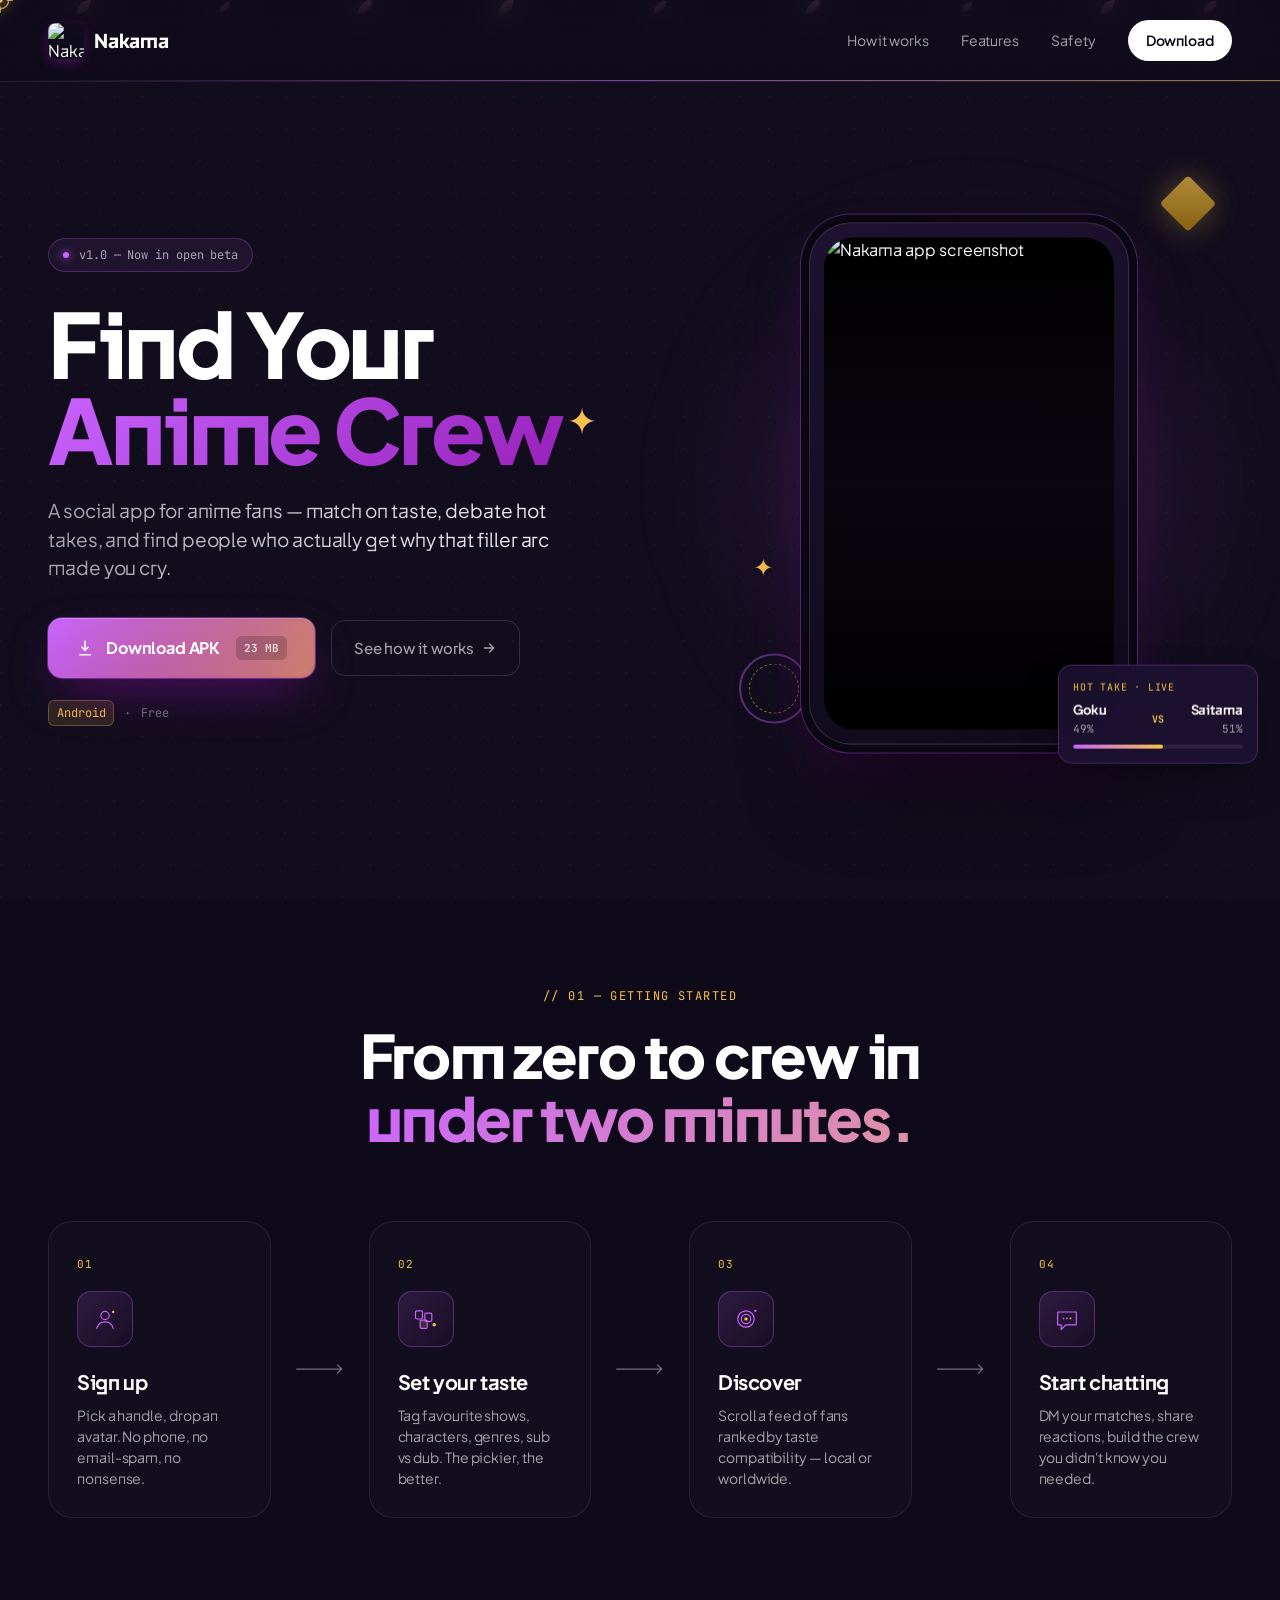
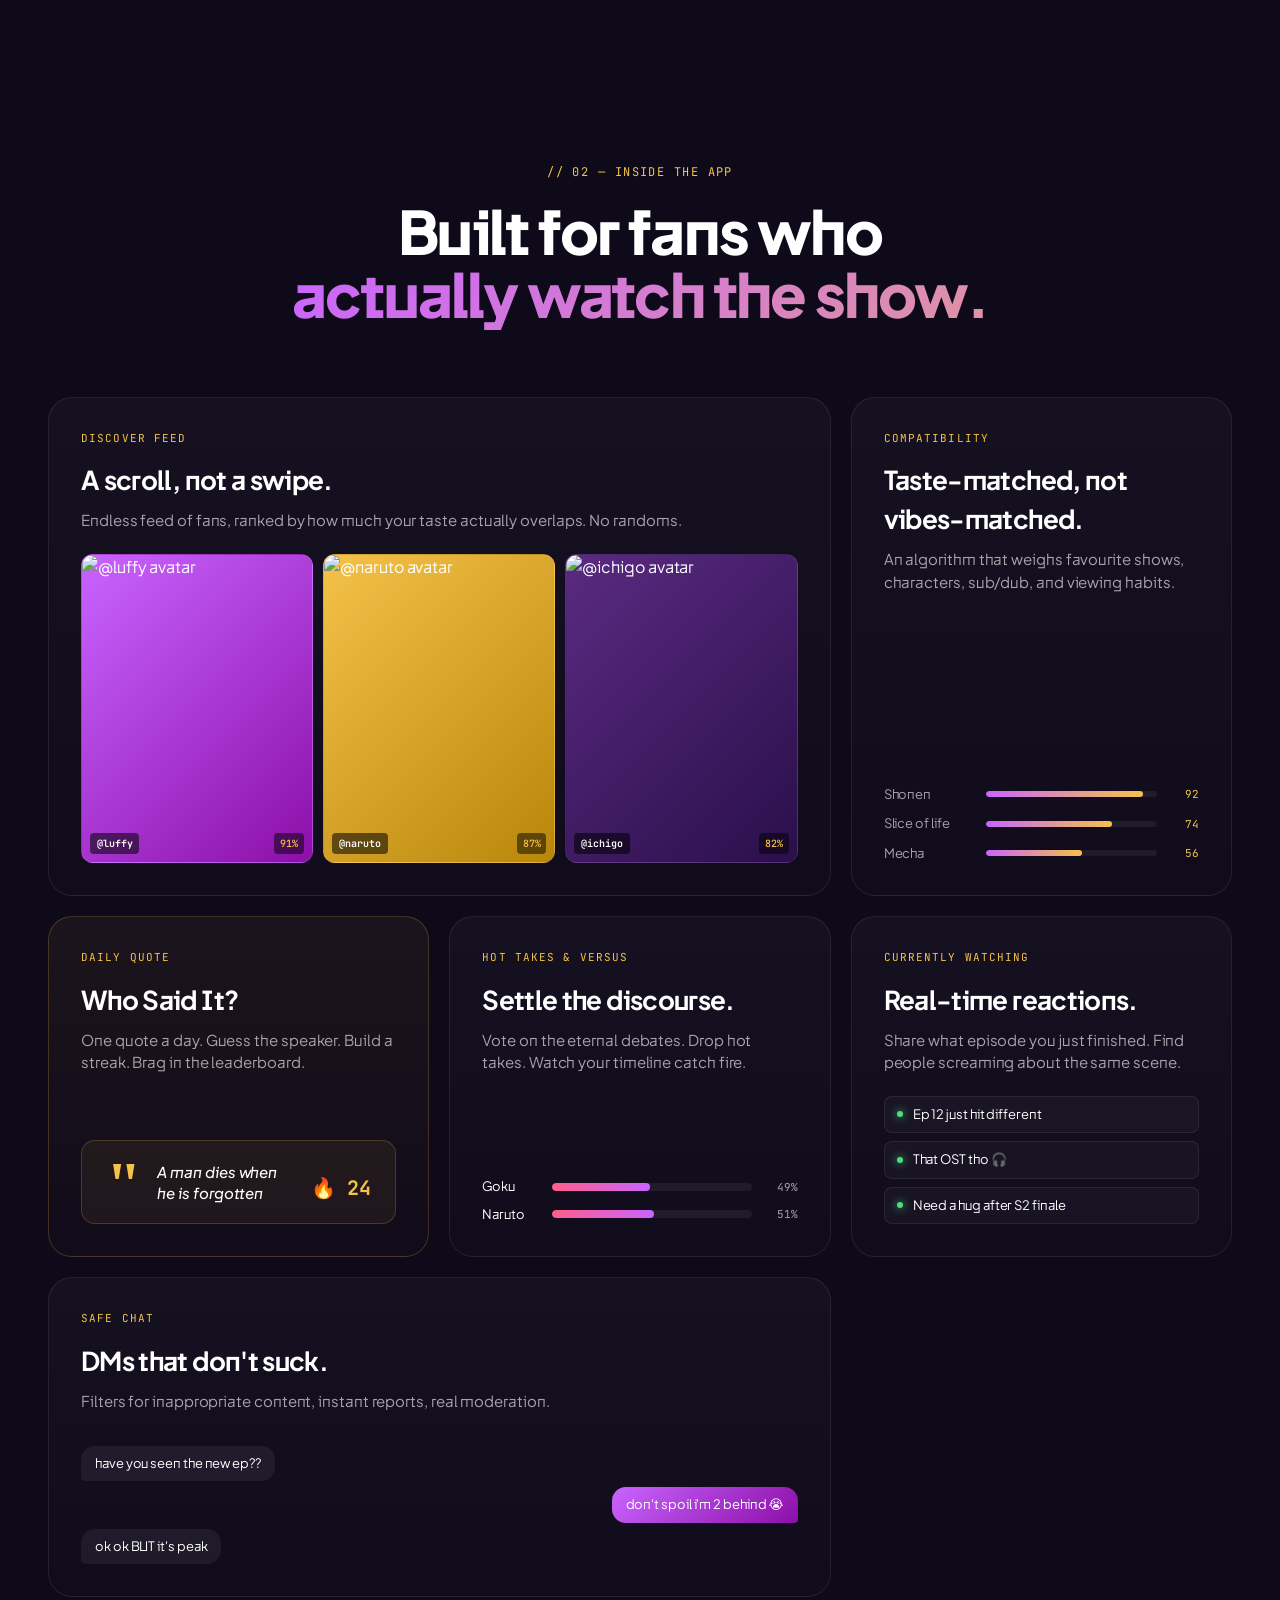
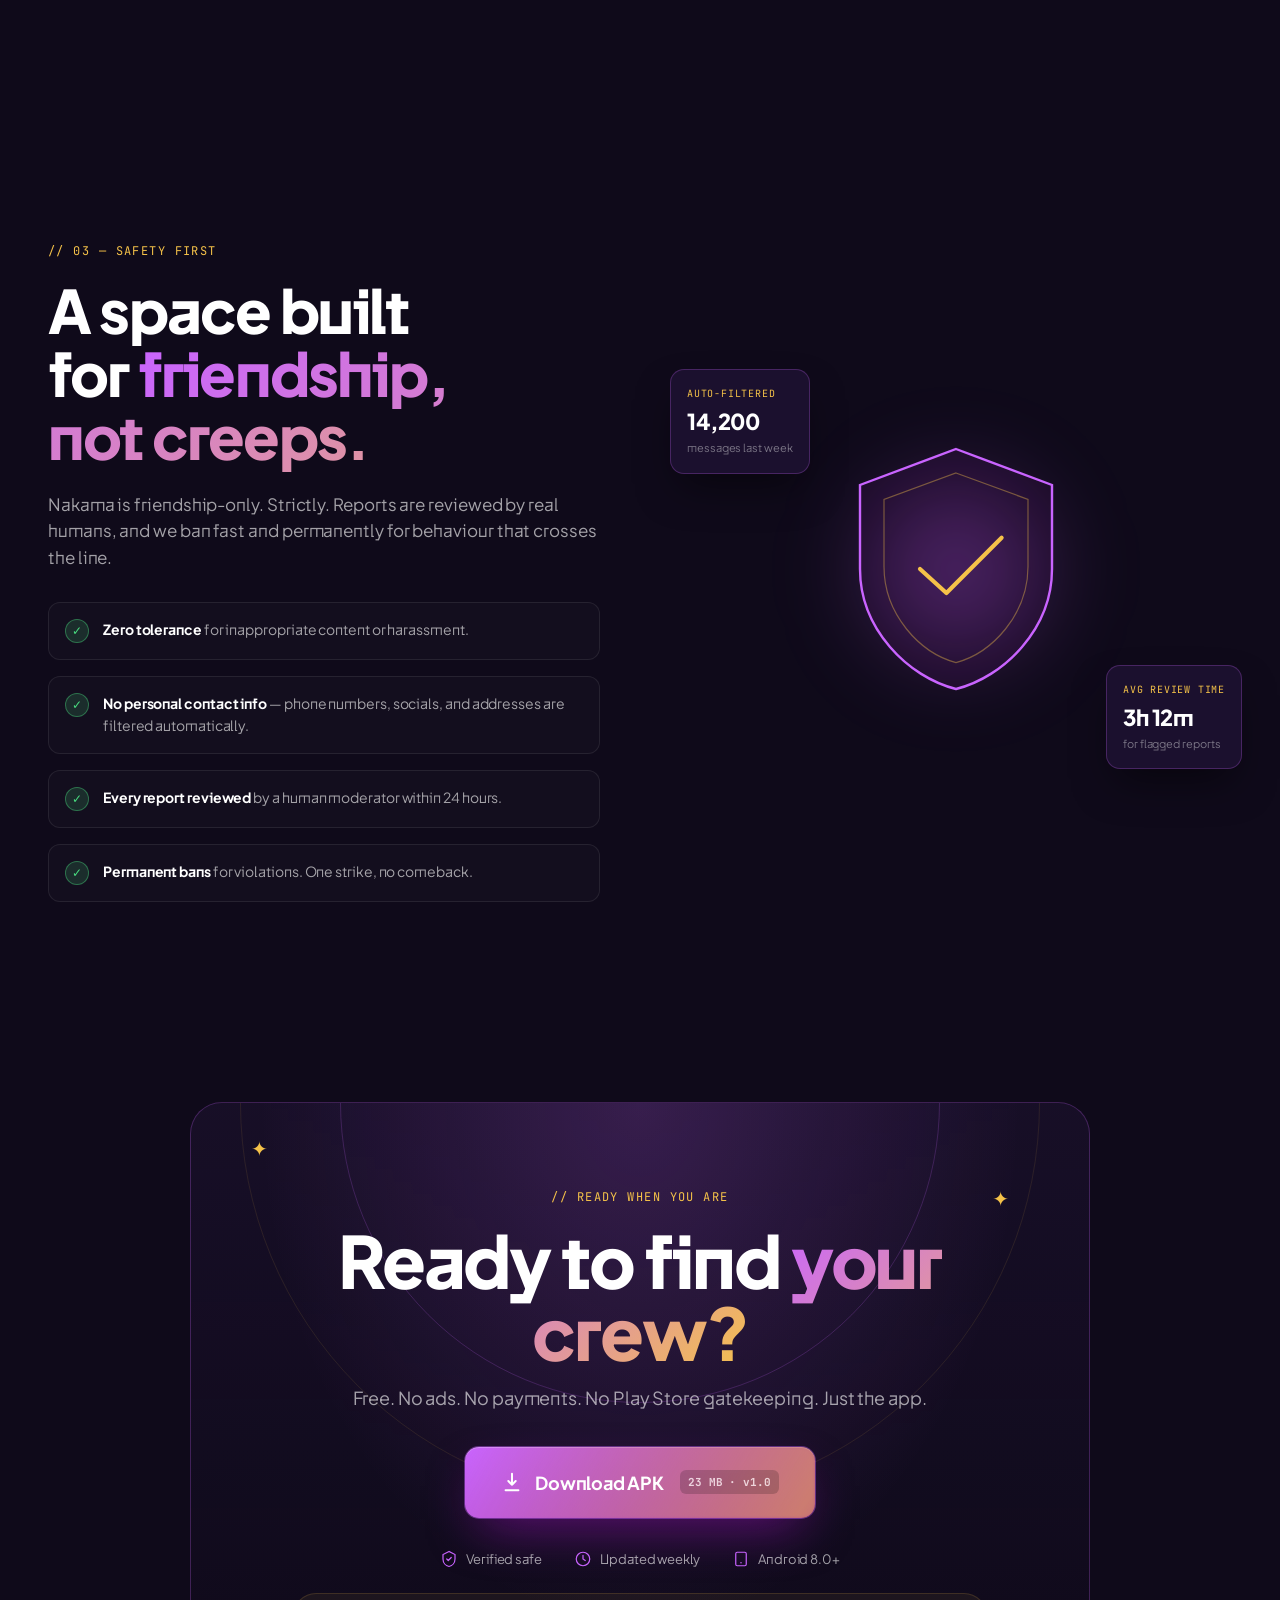
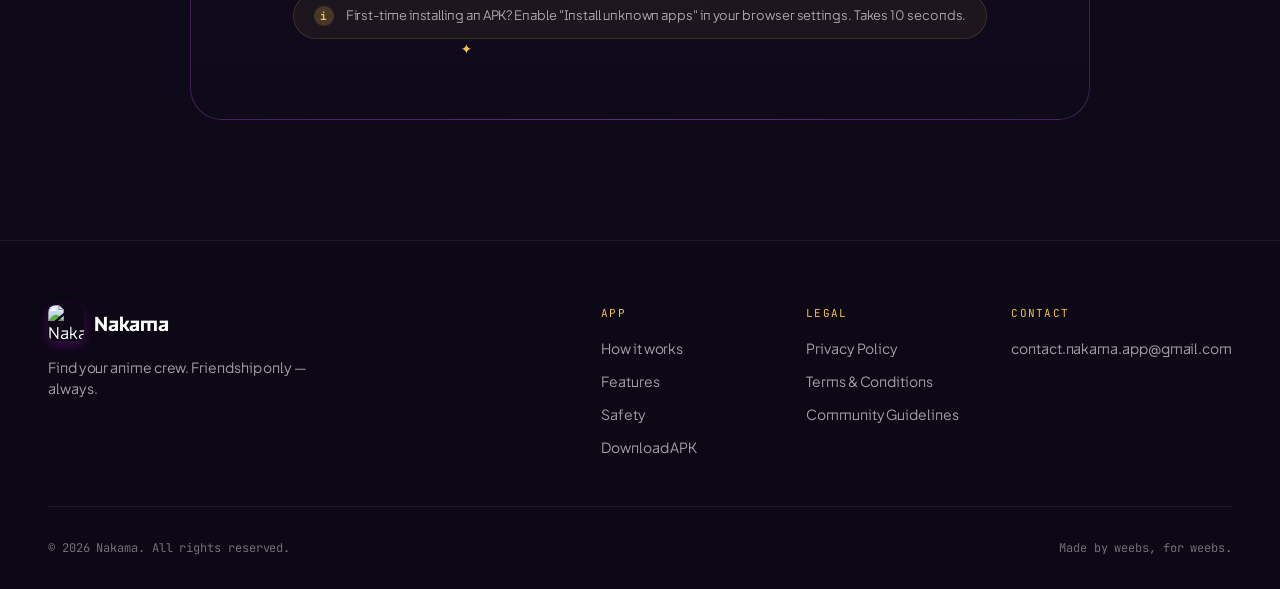
==== commit 23a58ce7: "Update index.html" ====
--- a/index.html
+++ b/index.html
@@ -1565,7 +1565,7 @@
       <div class="phone">
         <div class="phone-notch"></div>
         <div class="phone-screen phone-screen-full">
-            <img src="assets/mikasa-profile.png" alt="Nakama app screenshot" class="app-screenshot" />
+            <img src="mikasa.png" alt="Nakama app screenshot" class="mikasa" />
           </div>
         </div>
 
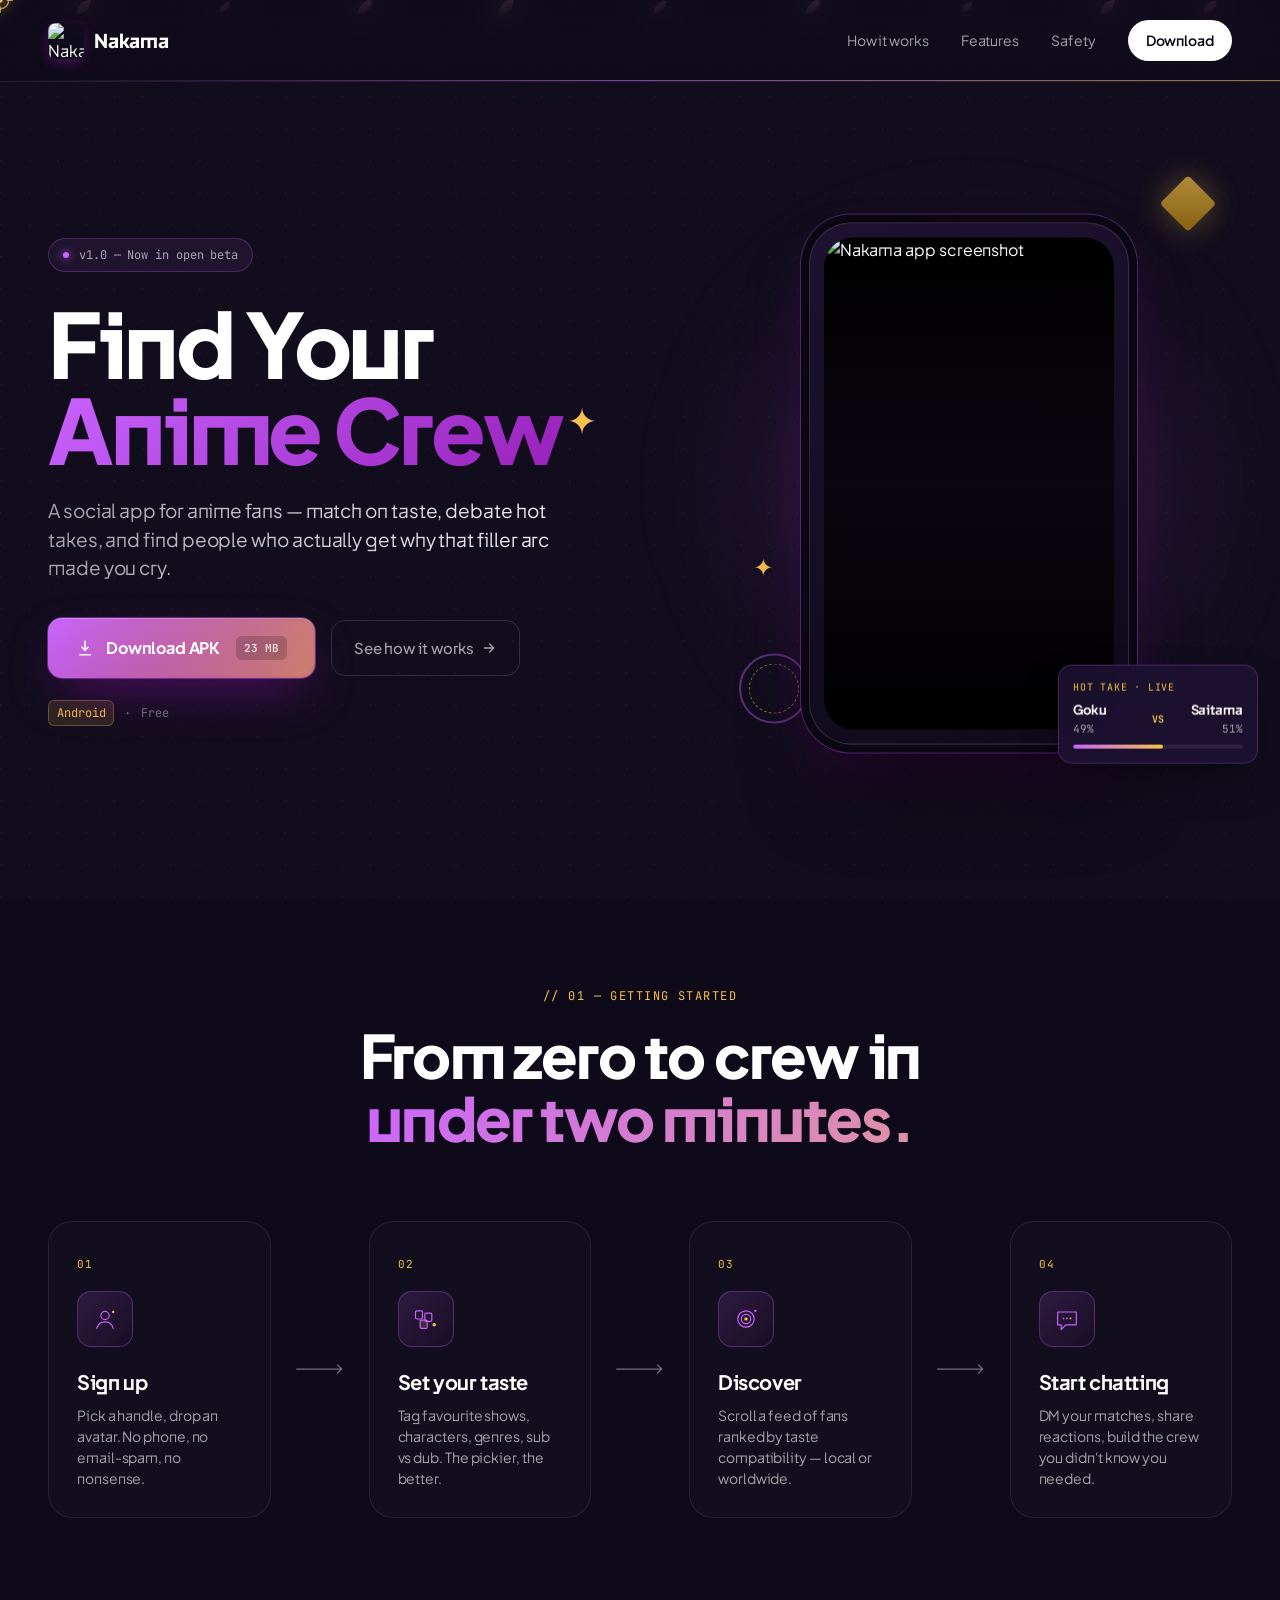
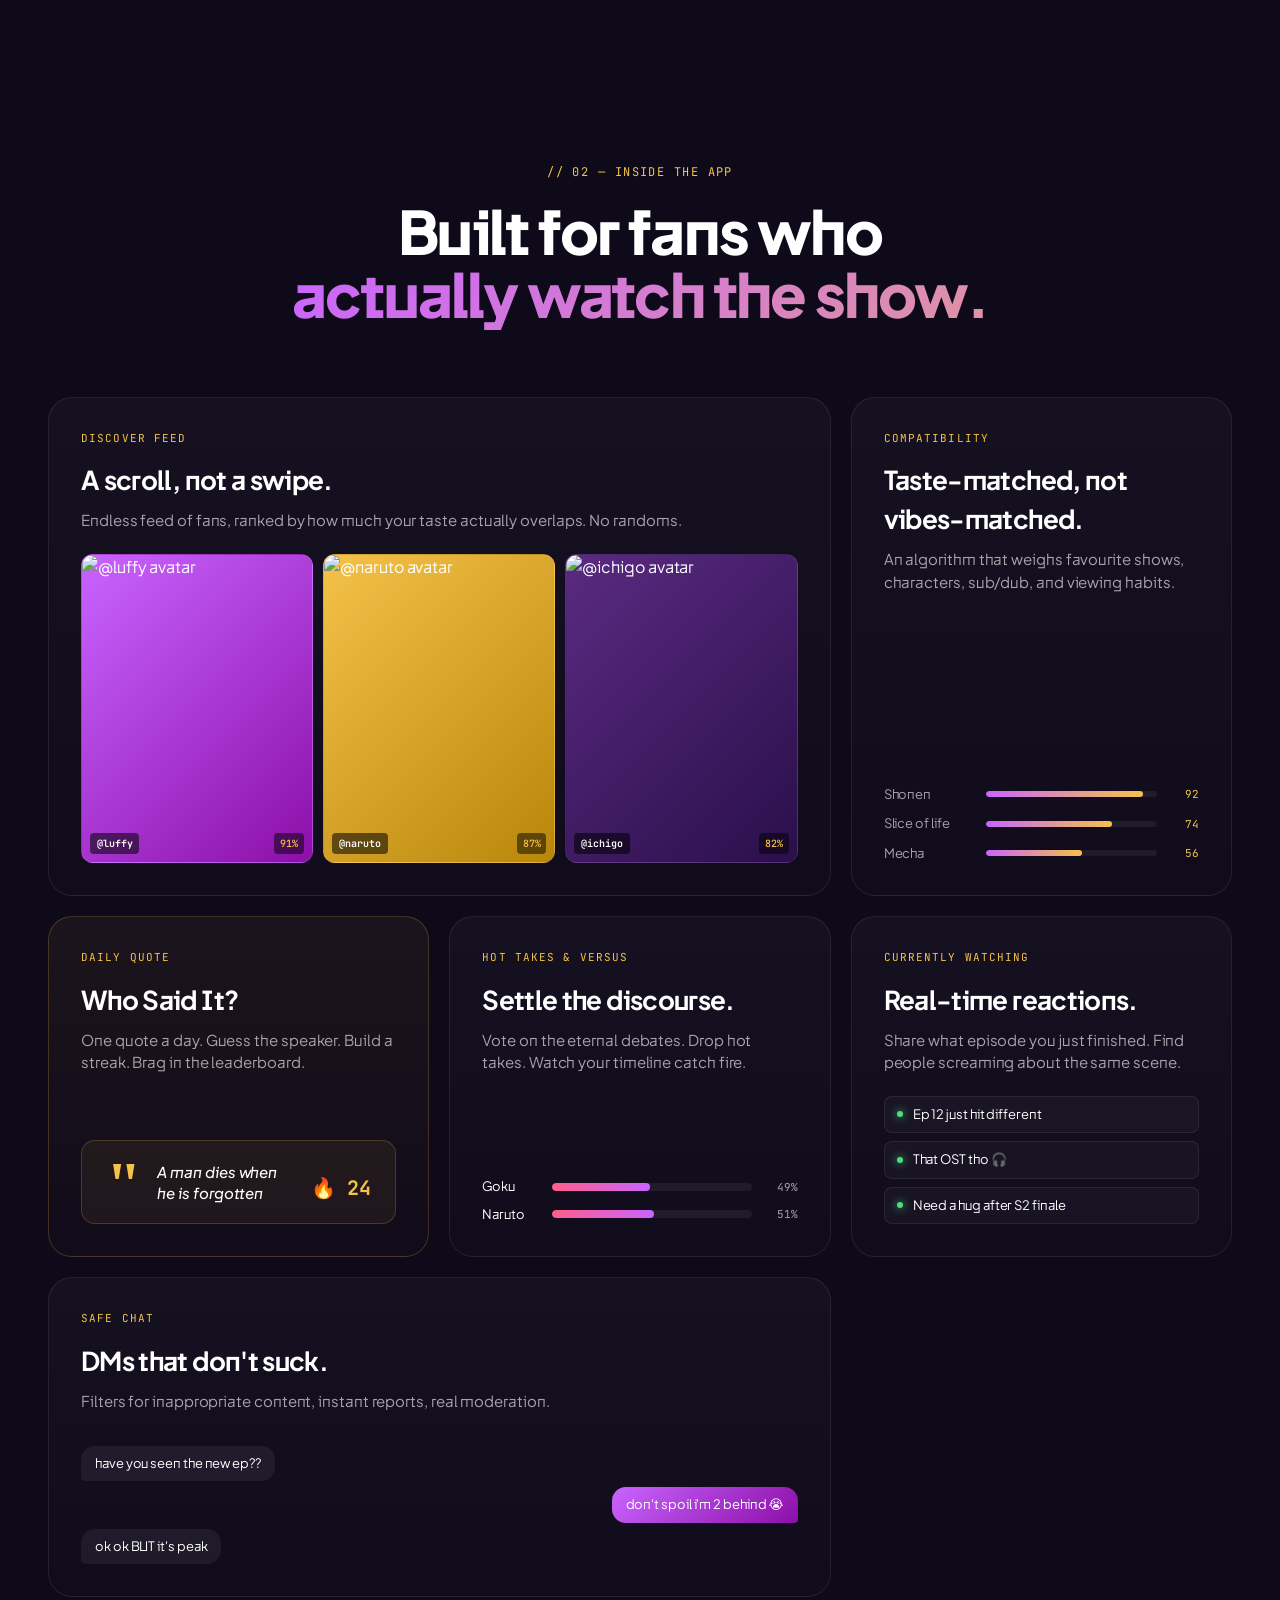
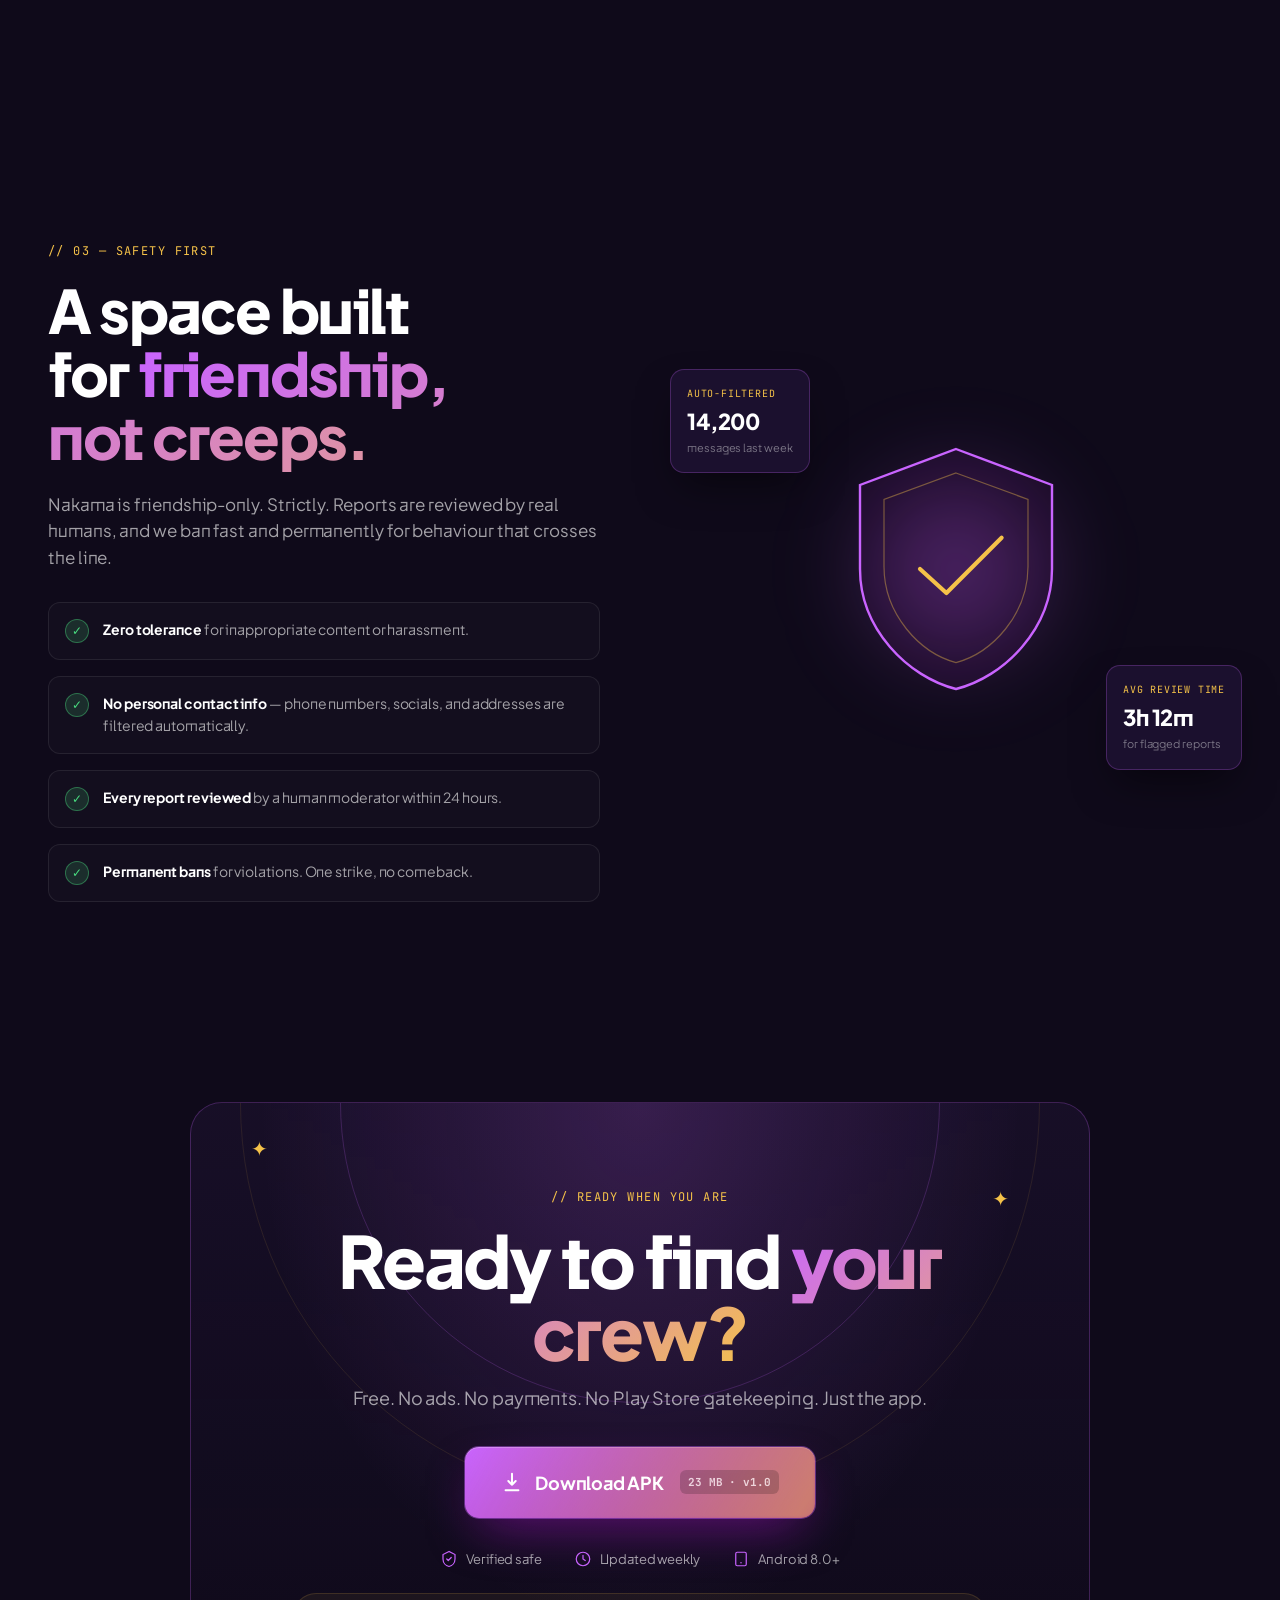
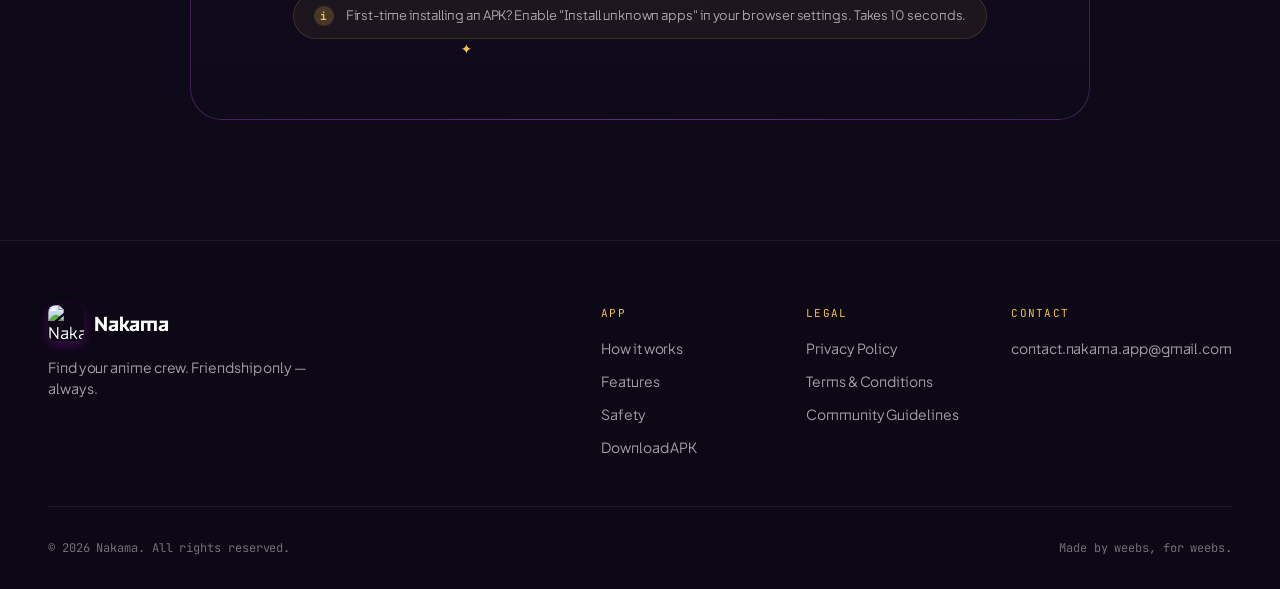
==== commit 038cab84: "Update index.html" ====
--- a/index.html
+++ b/index.html
@@ -1565,7 +1565,7 @@
       <div class="phone">
         <div class="phone-notch"></div>
         <div class="phone-screen phone-screen-full">
-            <img src="mikasa.png" alt="Nakama app screenshot" class="mikasa" />
+            <img src="Mikasa.png" alt="Nakama app screenshot" class="mikasa" />
           </div>
         </div>
 
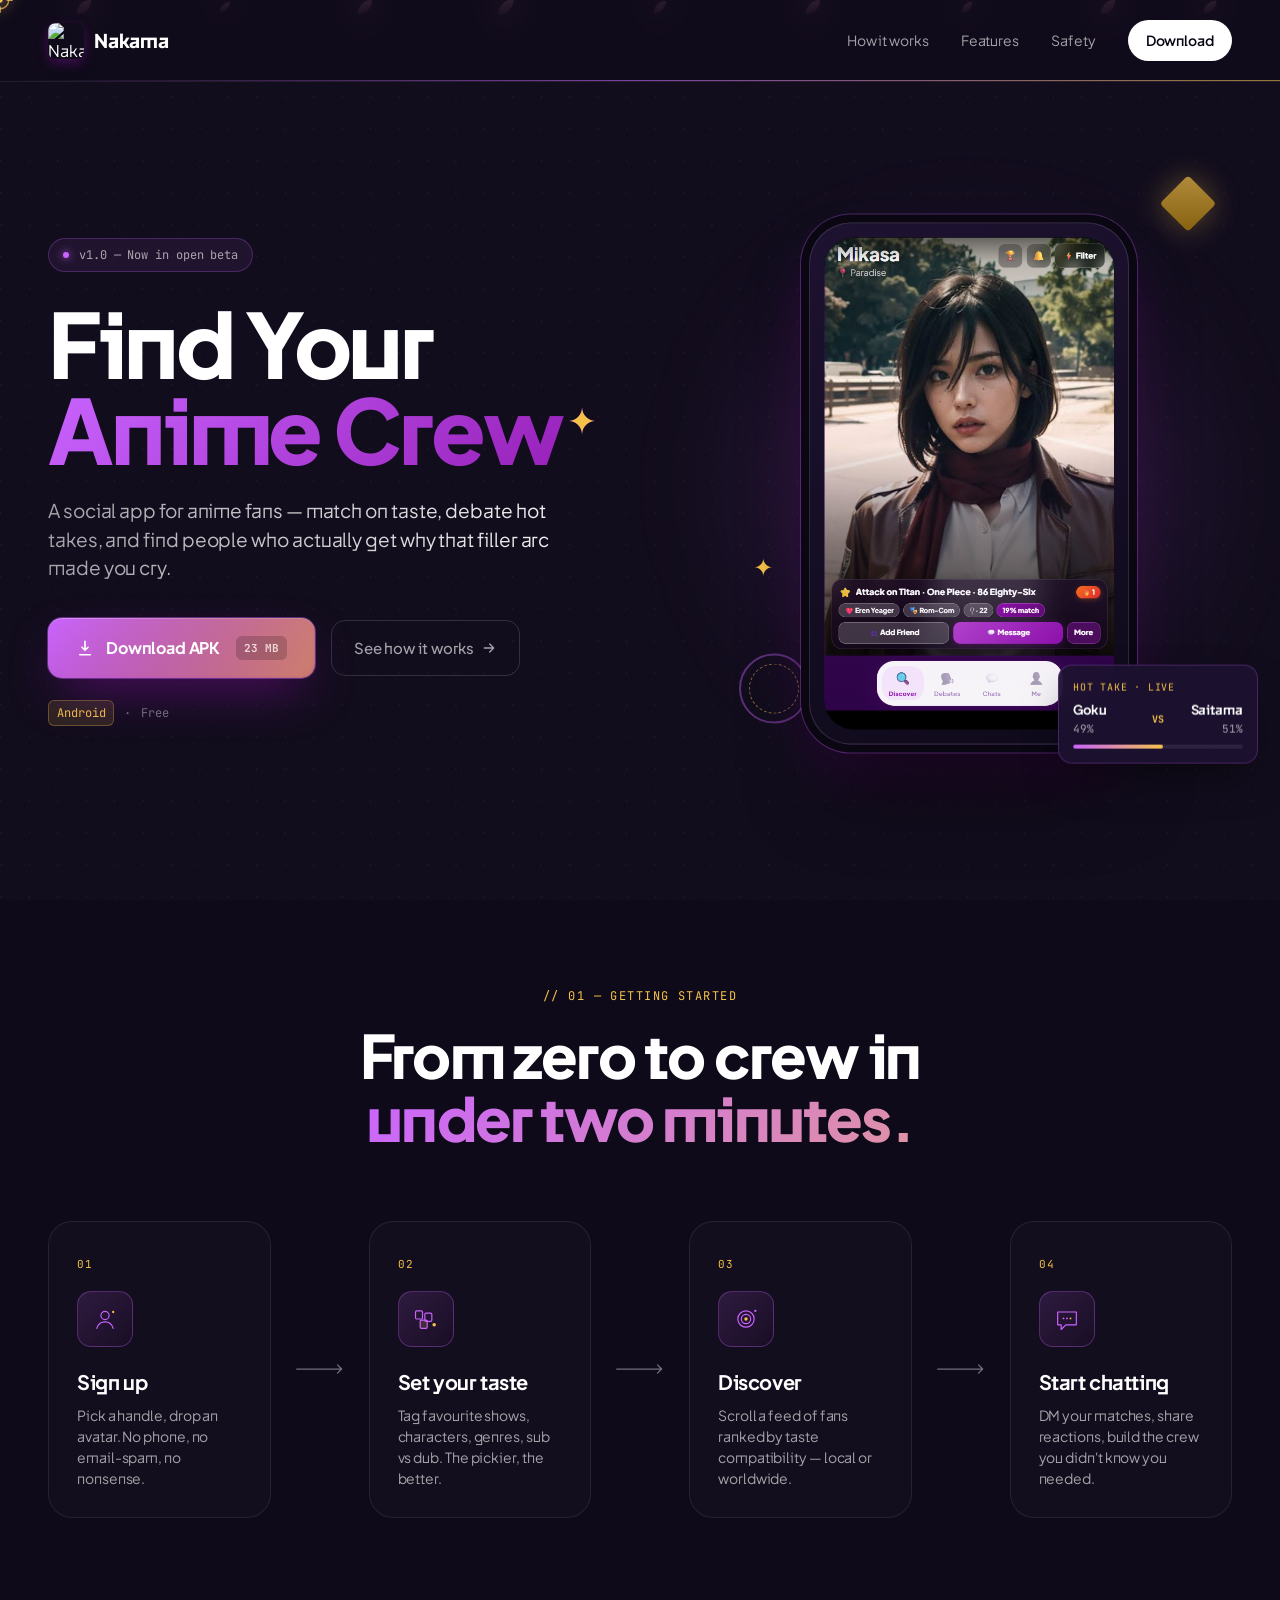
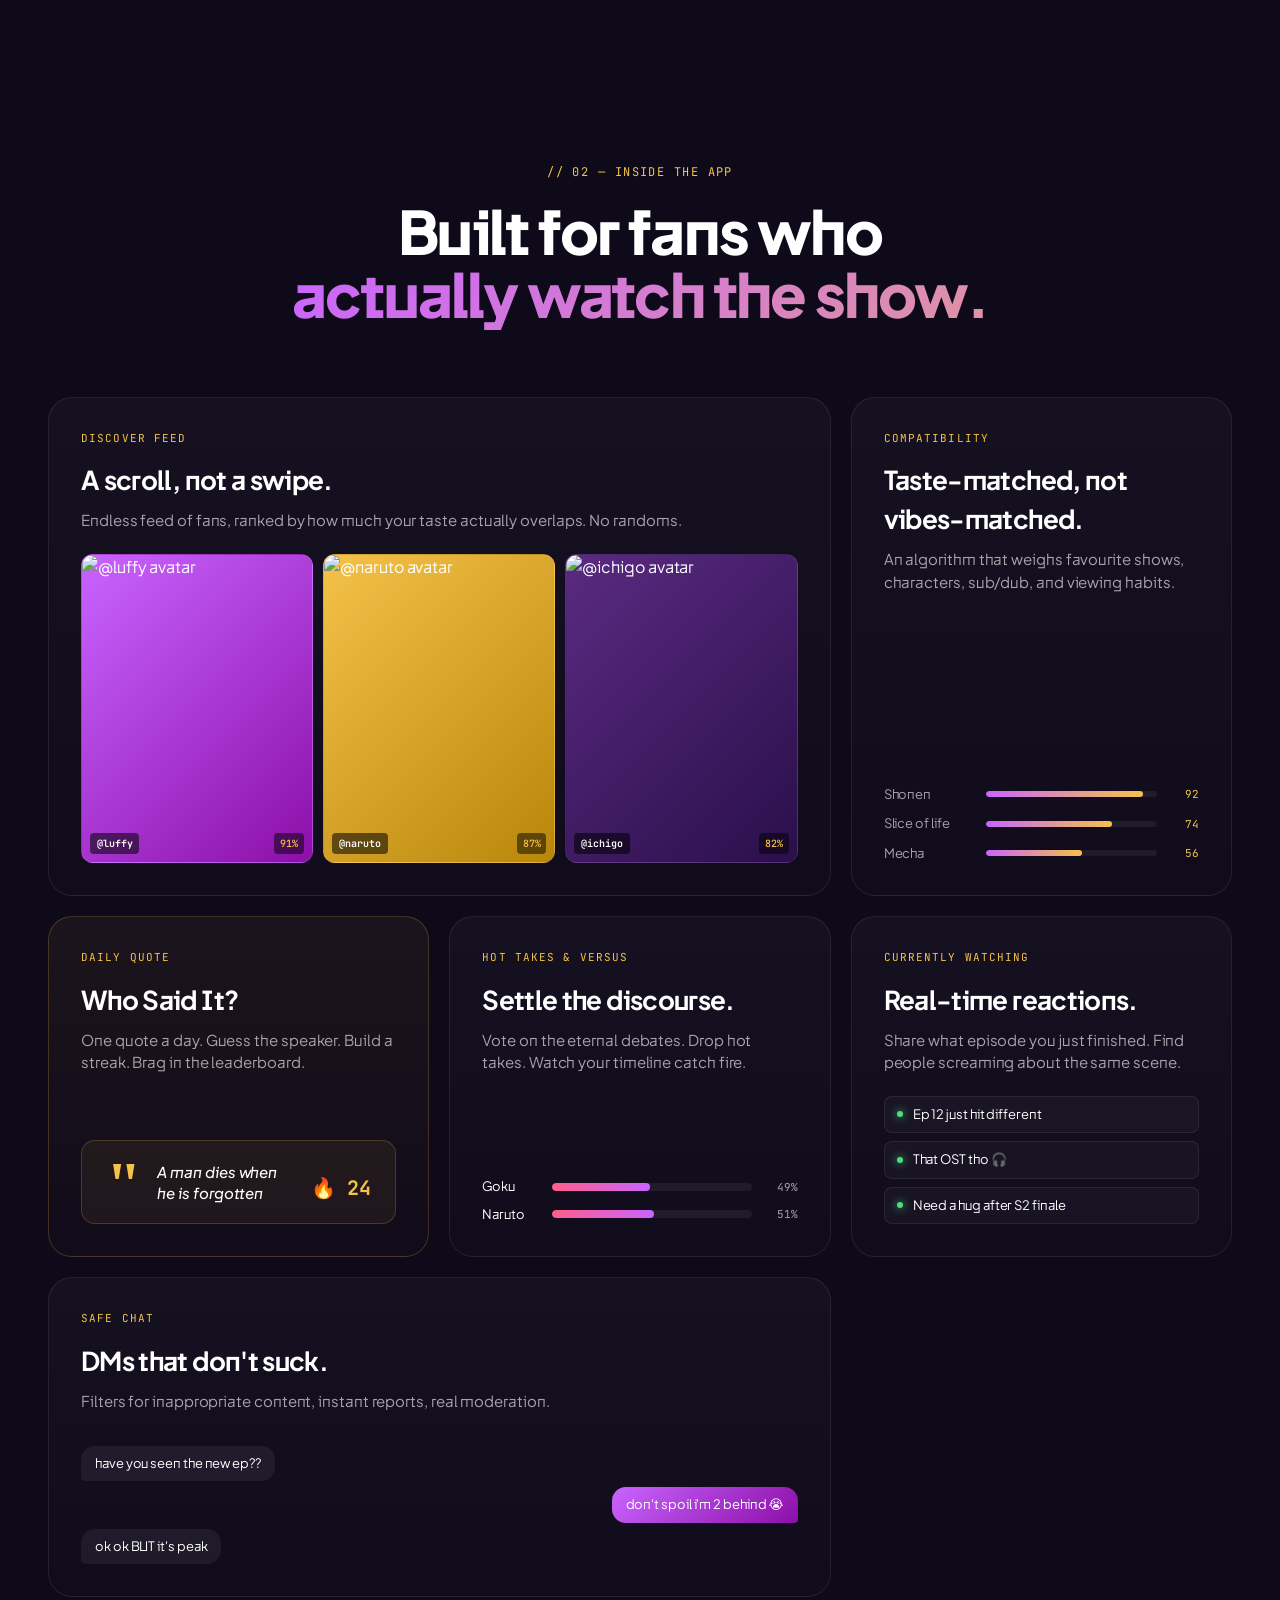
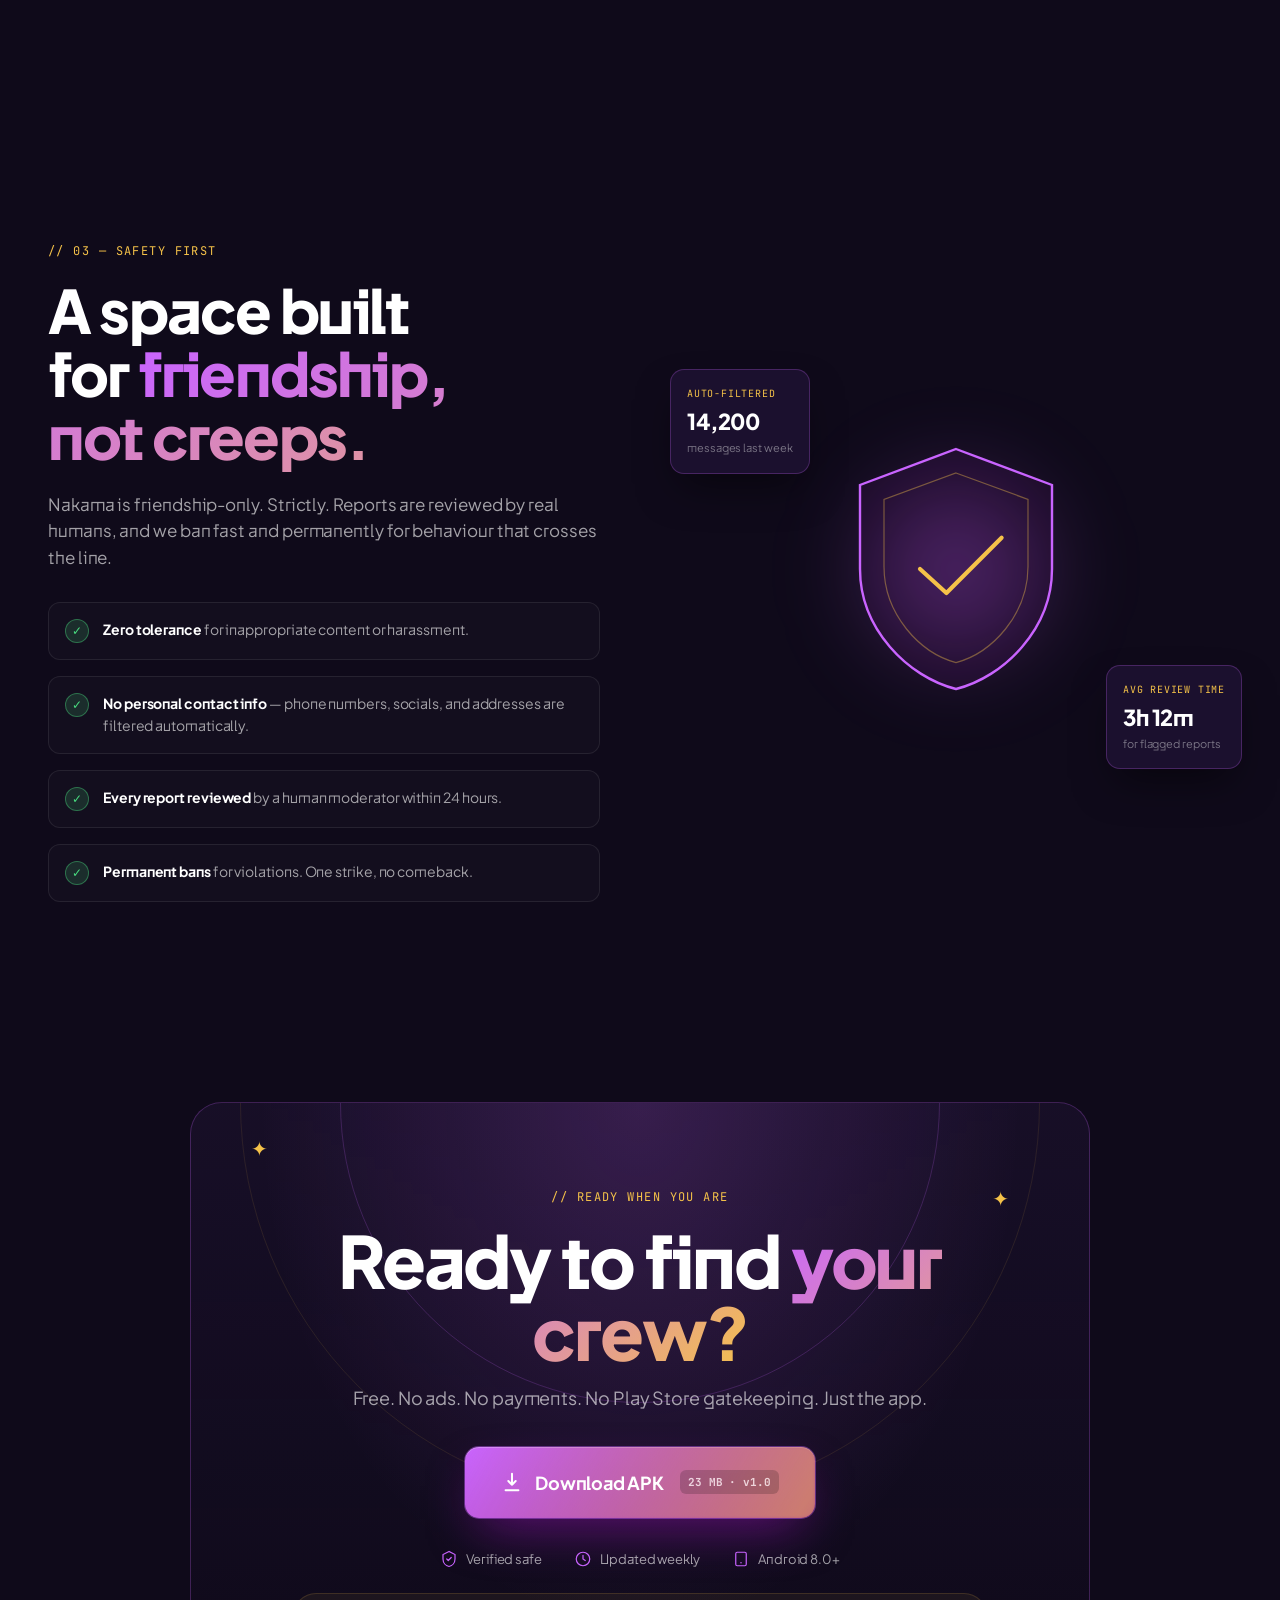
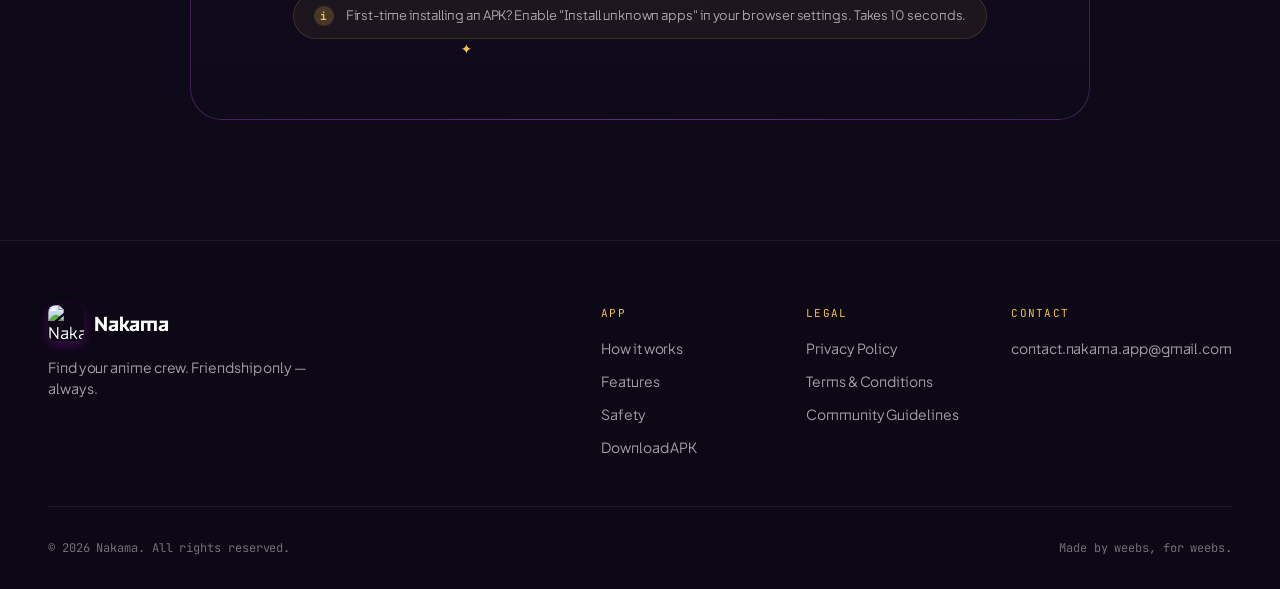
==== commit 6445d23b: "Update index.html" ====
--- a/index.html
+++ b/index.html
@@ -1854,7 +1854,7 @@
   <div class="footer-inner">
     <div class="footer-brand">
       <a href="#" class="brand">
-        <span class="brand-mark" aria-hidden="true"><img src="assets/nakama-logo.jpeg" alt="Nakama" /></span>
+        <span class="brand-mark" aria-hidden="true"><img src="assets/nakamalogo.png" alt="Nakama" /></span>
         <span class="brand-name">Nakama</span>
       </a>
       <p class="footer-tag">Find your anime crew. Friendship only — always.</p>
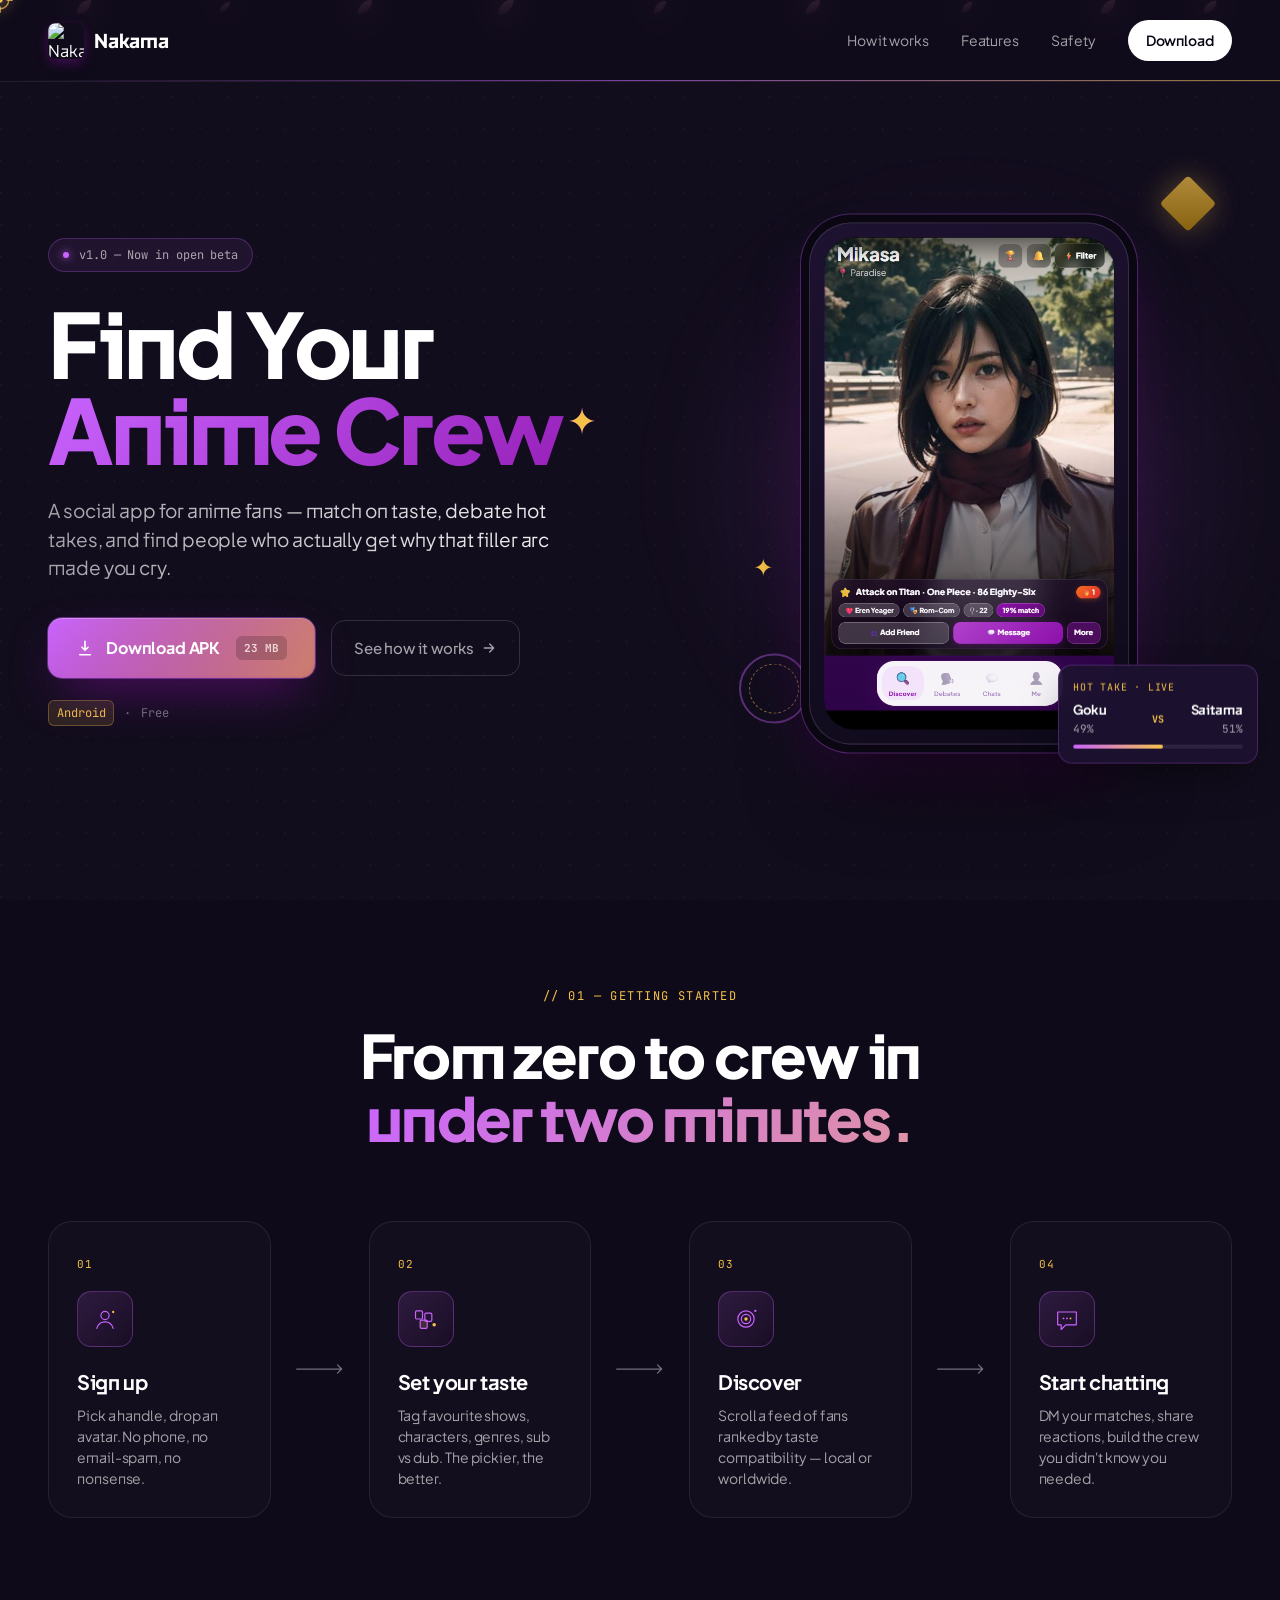
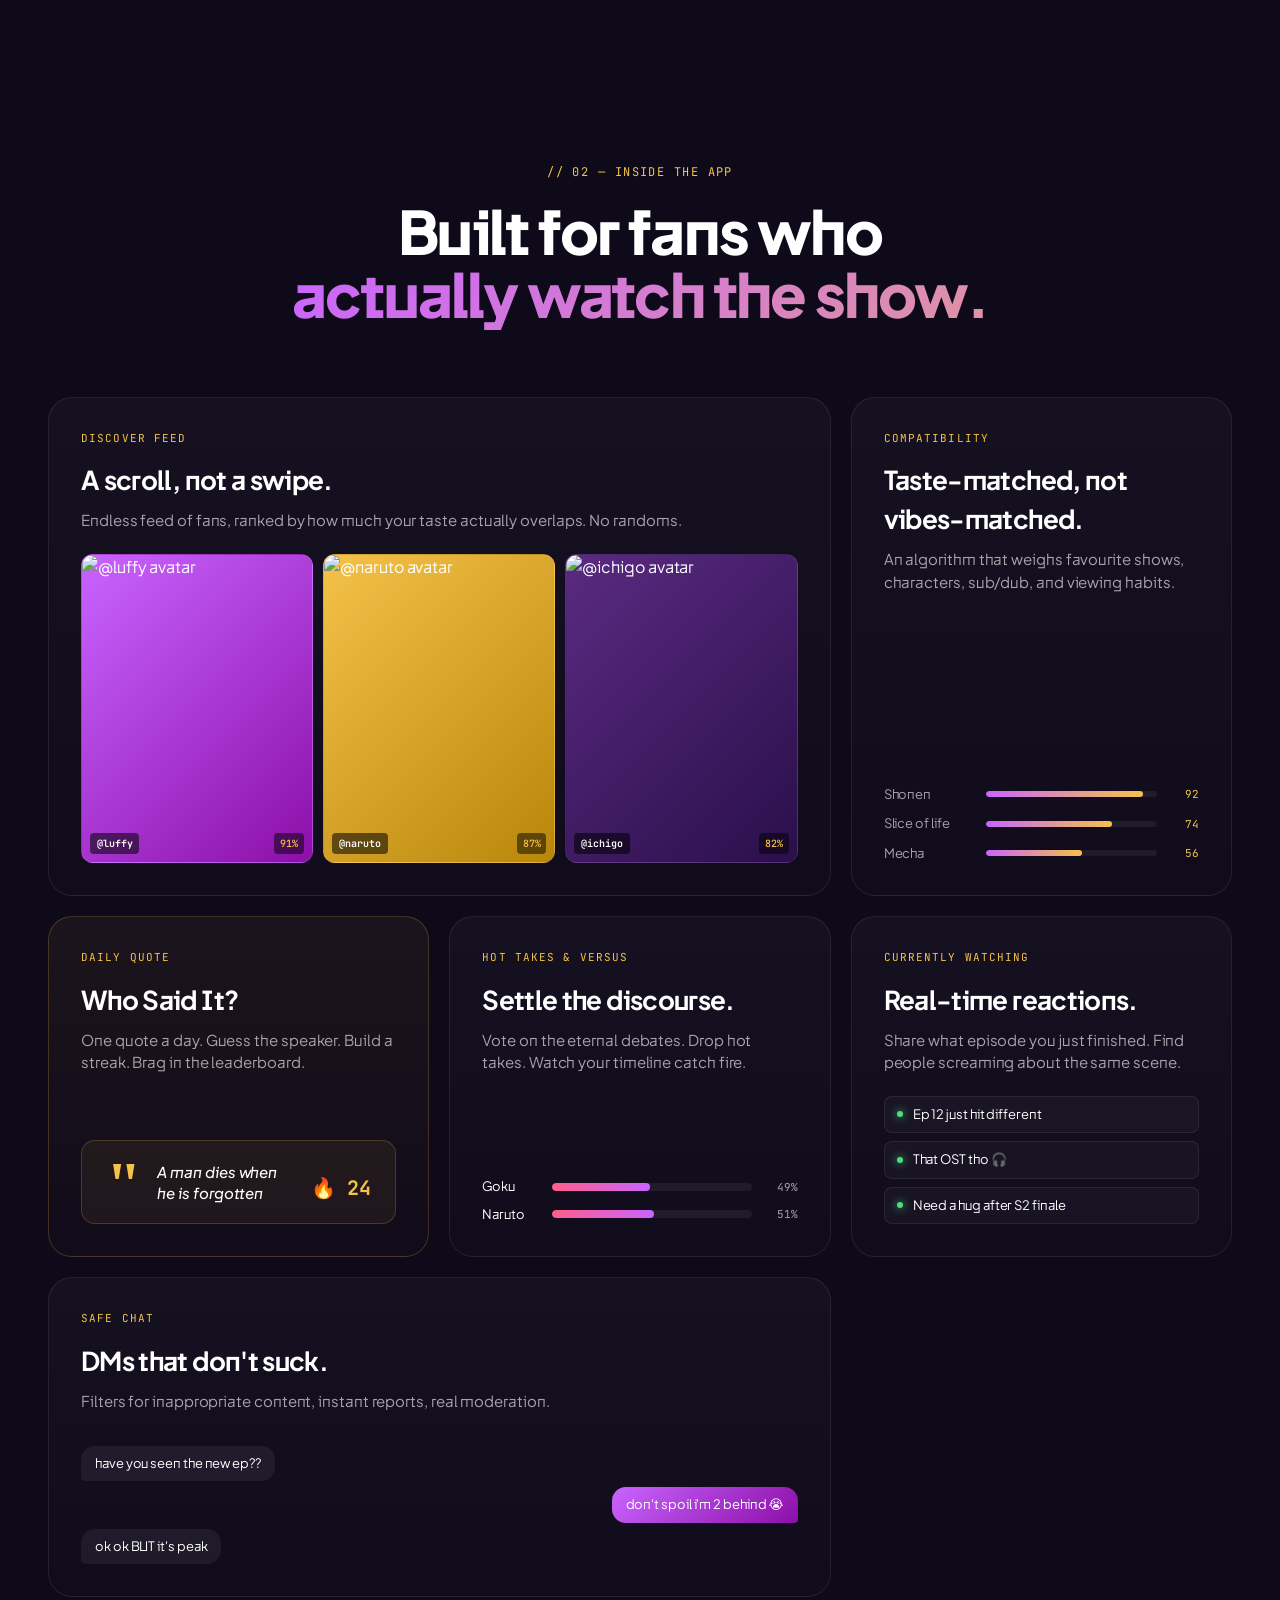
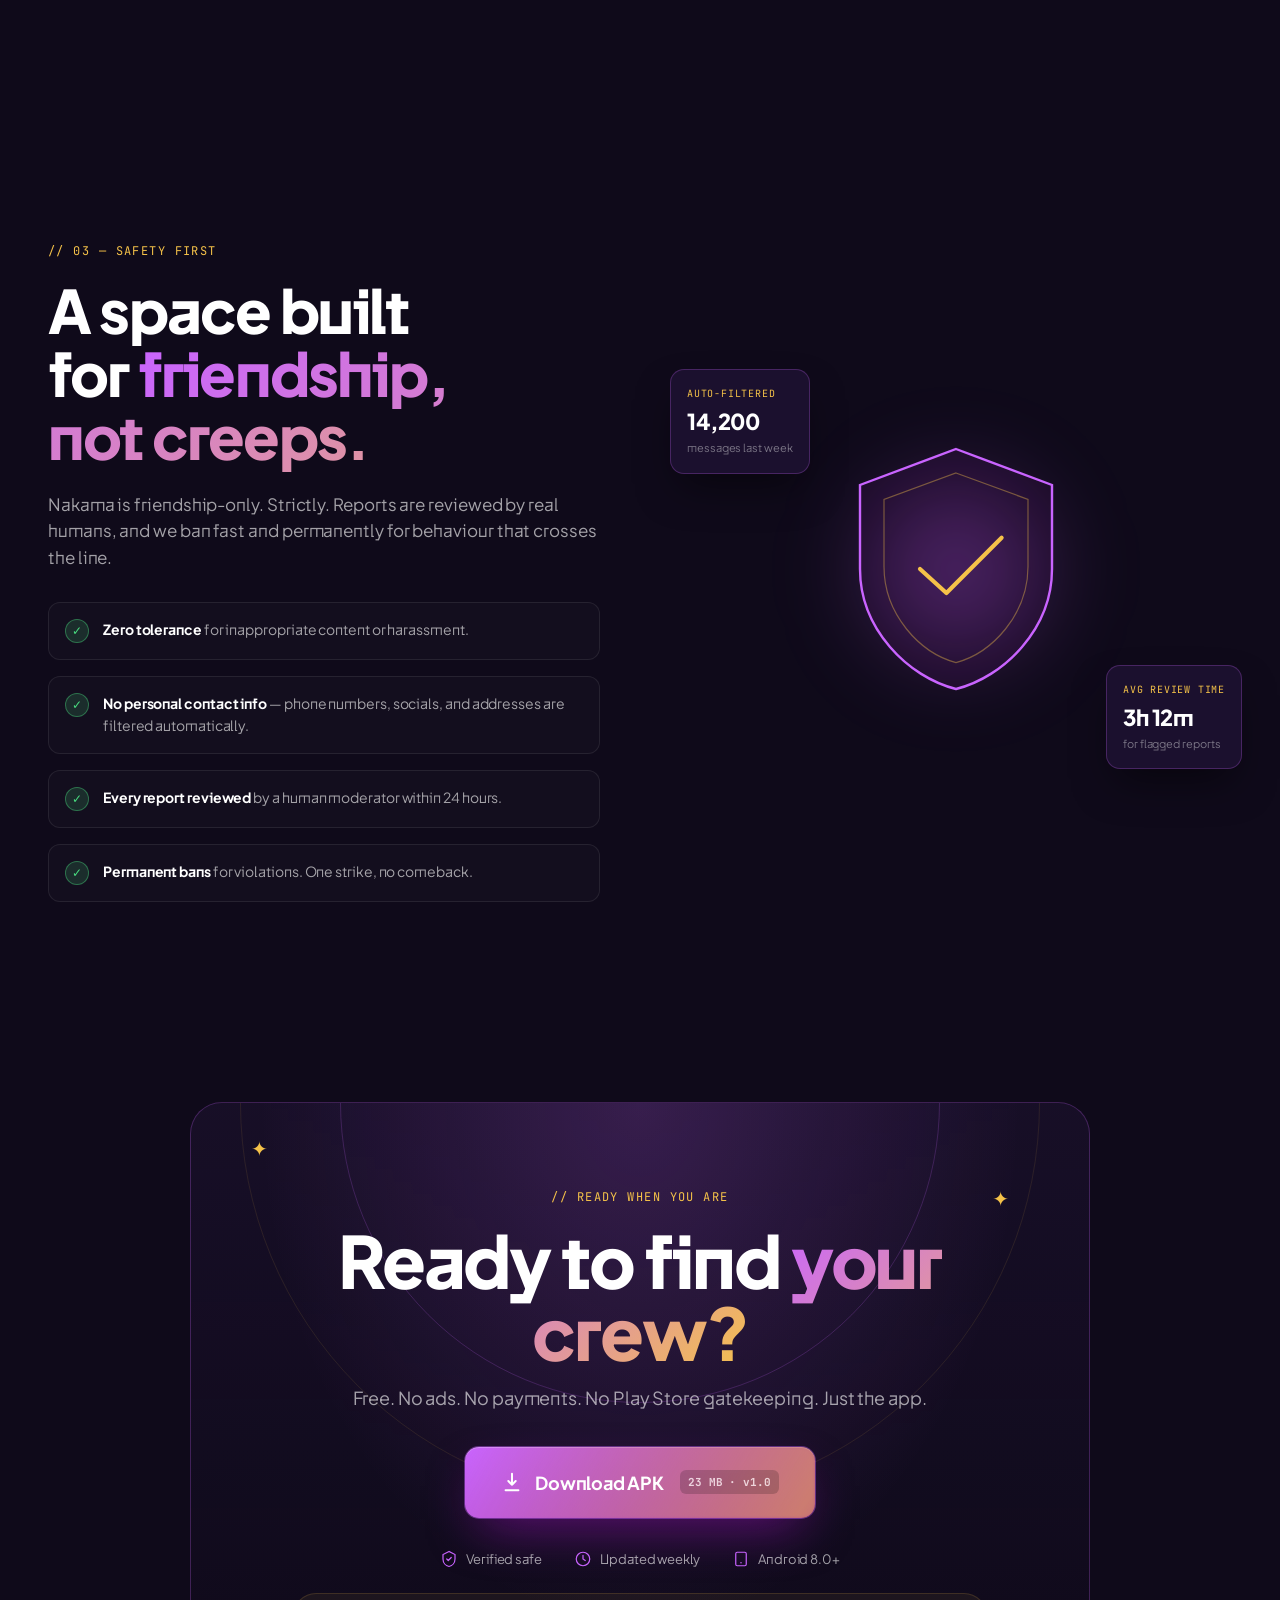
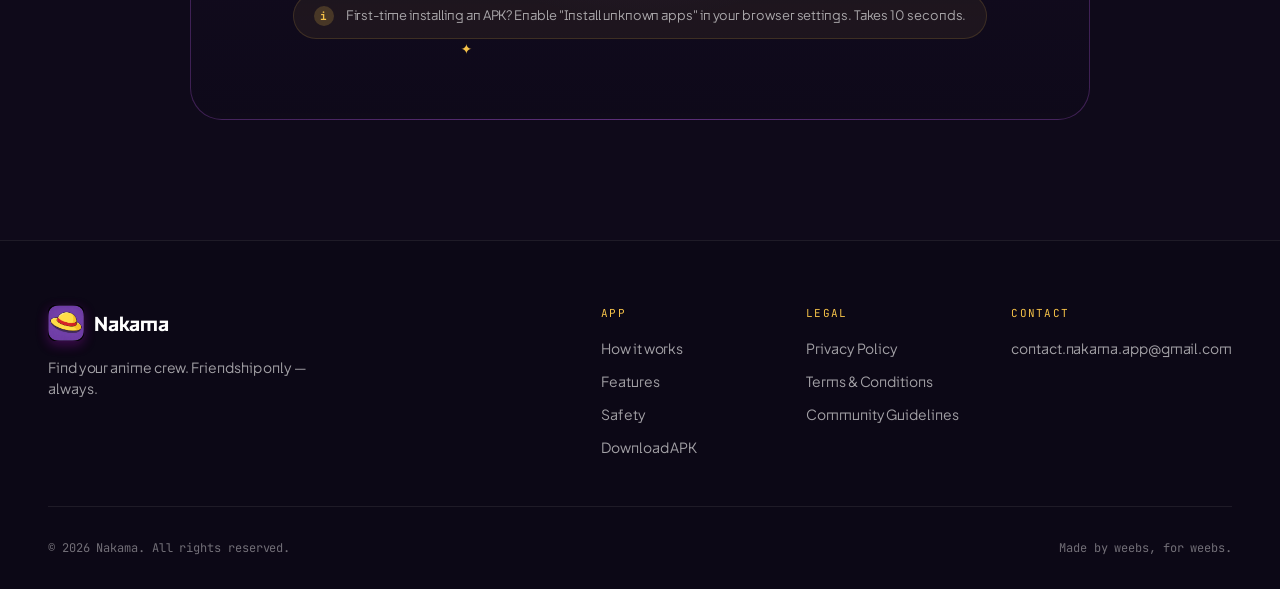
==== commit 3e434128: "Update index.html" ====
--- a/index.html
+++ b/index.html
@@ -1854,7 +1854,7 @@
   <div class="footer-inner">
     <div class="footer-brand">
       <a href="#" class="brand">
-        <span class="brand-mark" aria-hidden="true"><img src="assets/nakamalogo.png" alt="Nakama" /></span>
+        <span class="brand-mark" aria-hidden="true"><img src="nakamalogo.png" alt="Nakama" /></span>
         <span class="brand-name">Nakama</span>
       </a>
       <p class="footer-tag">Find your anime crew. Friendship only — always.</p>
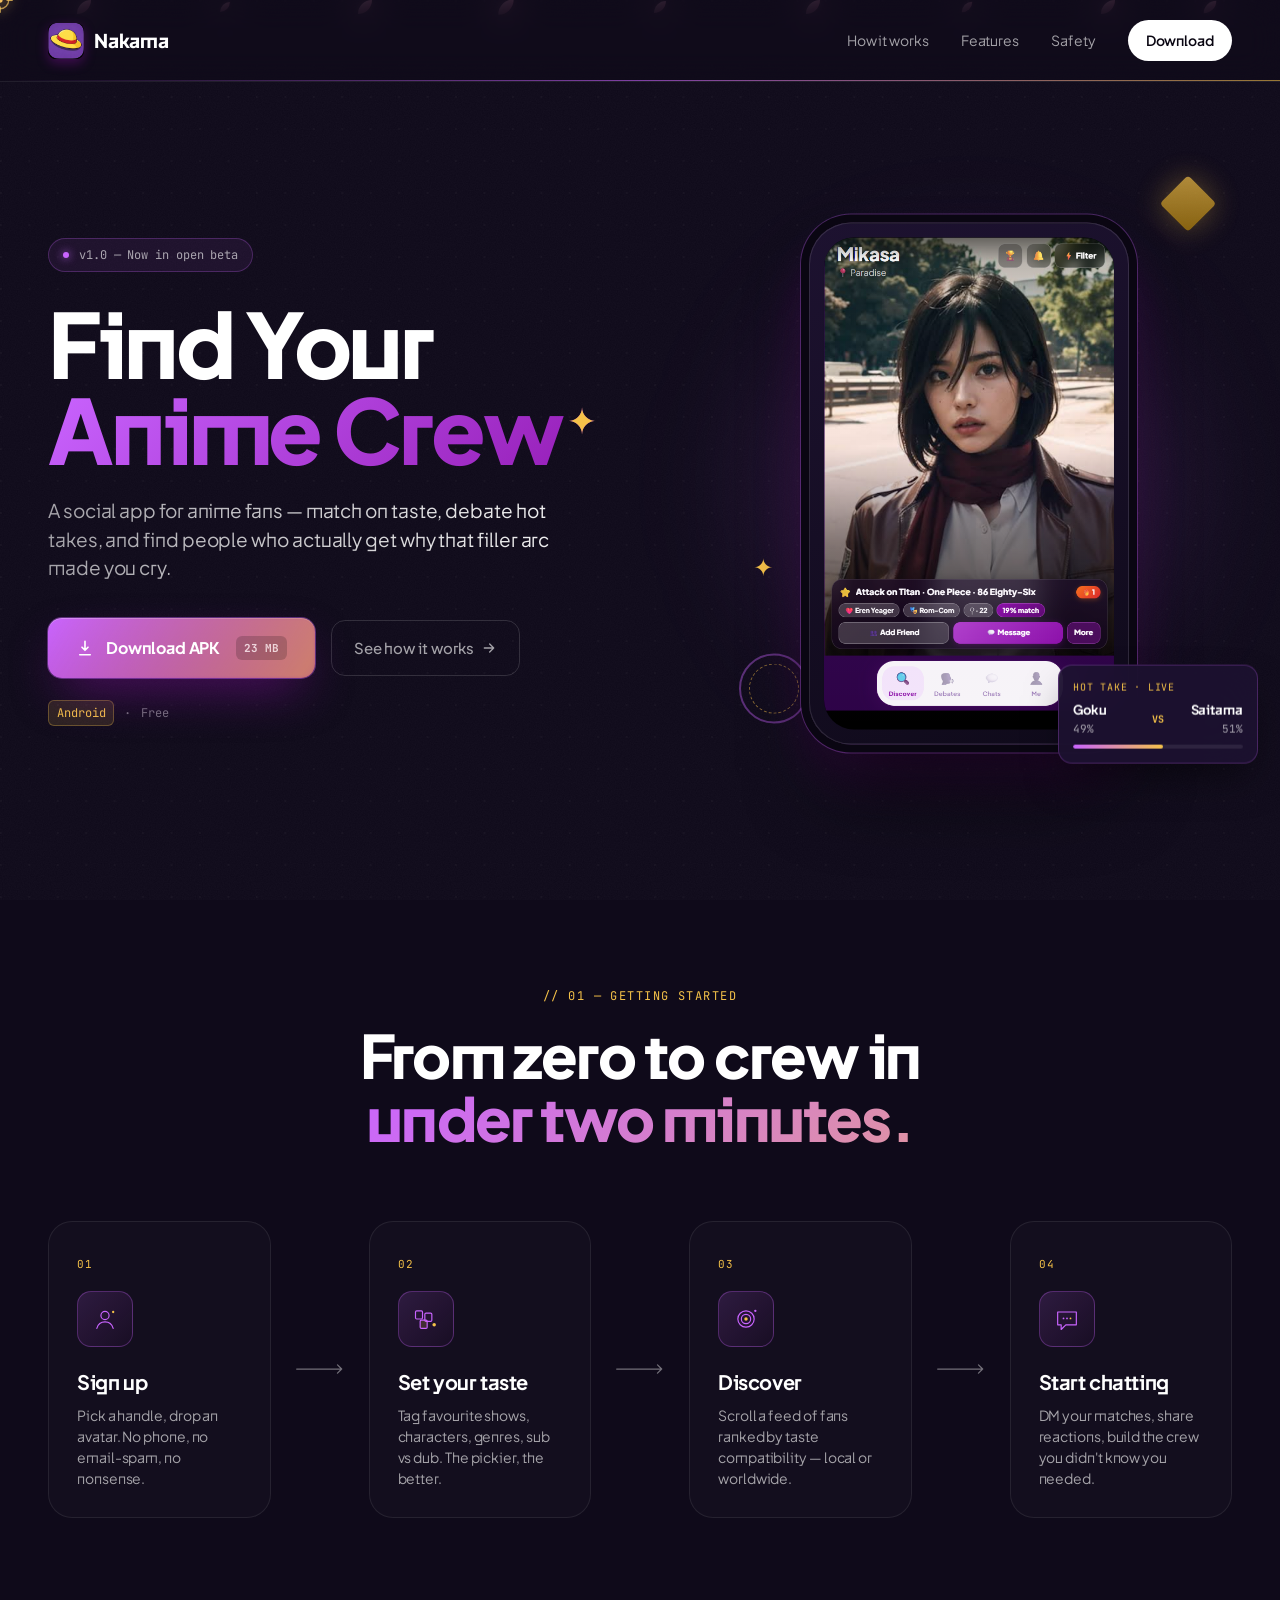
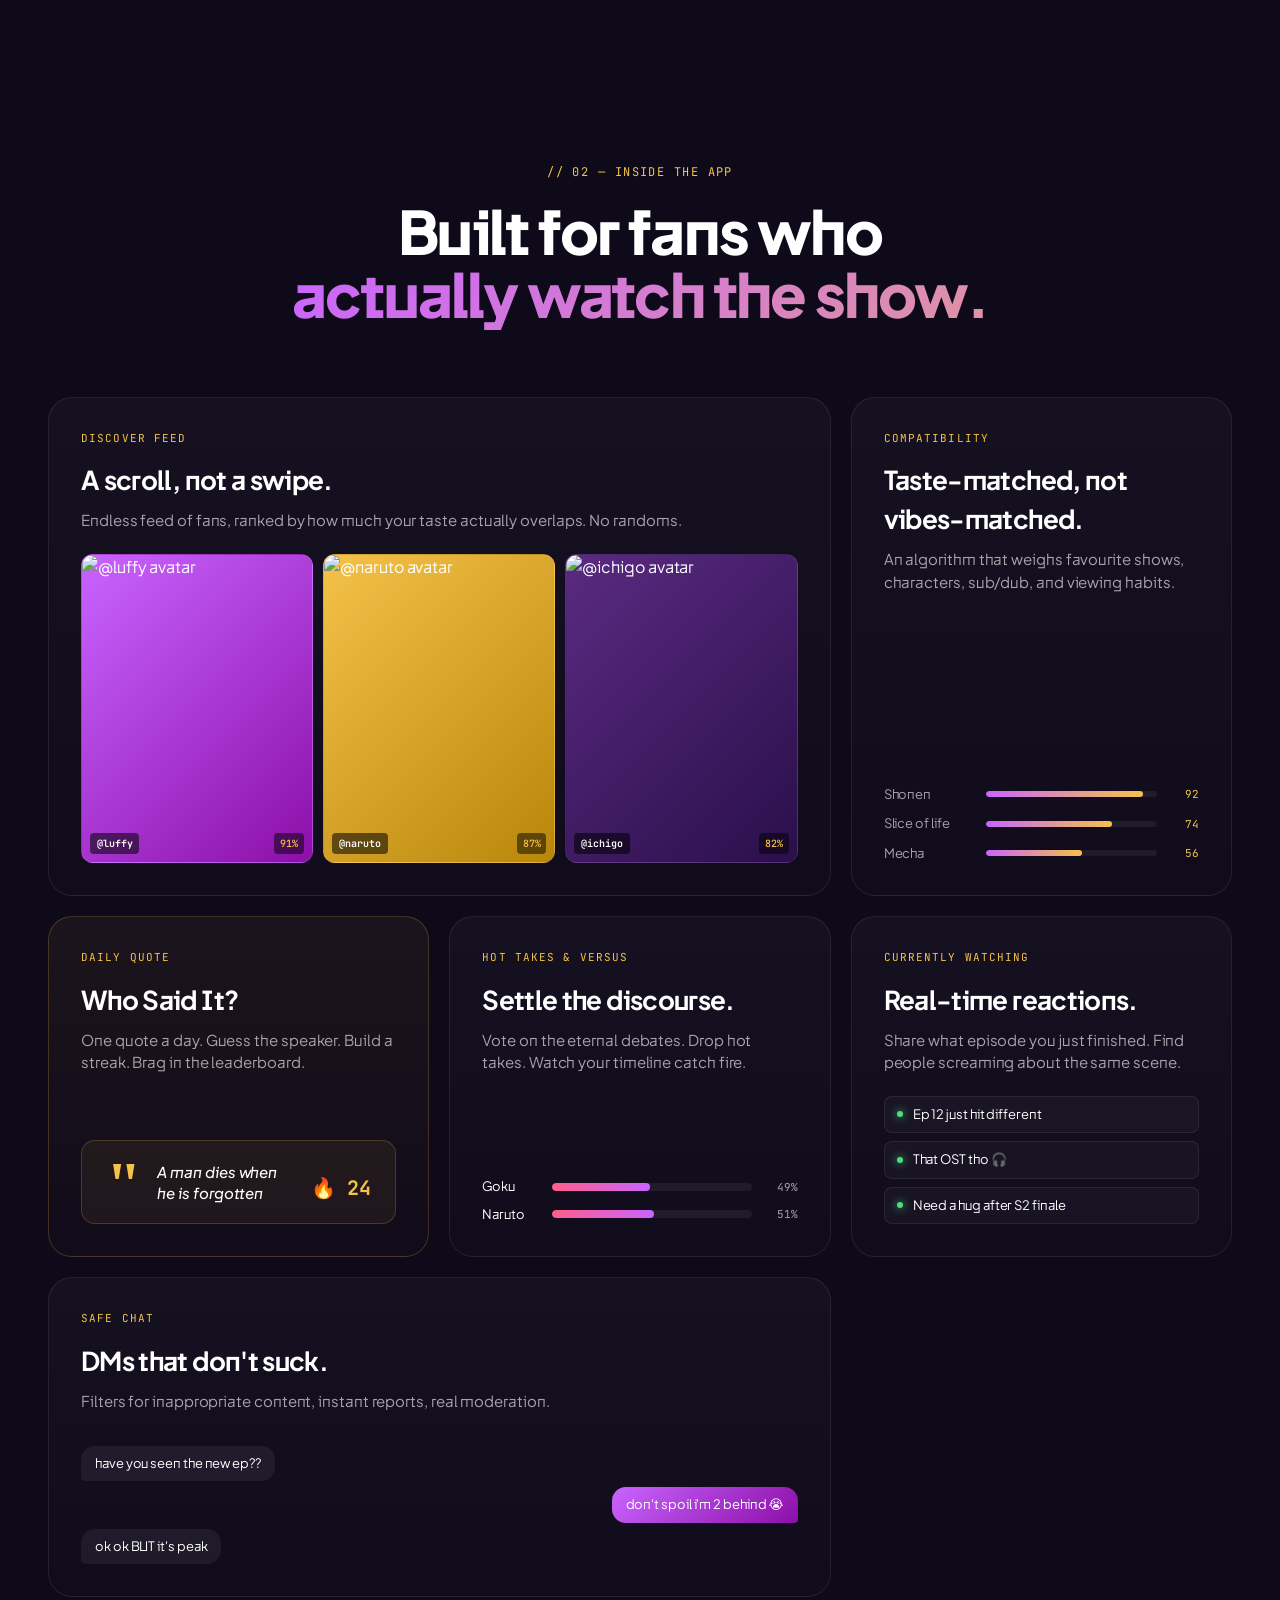
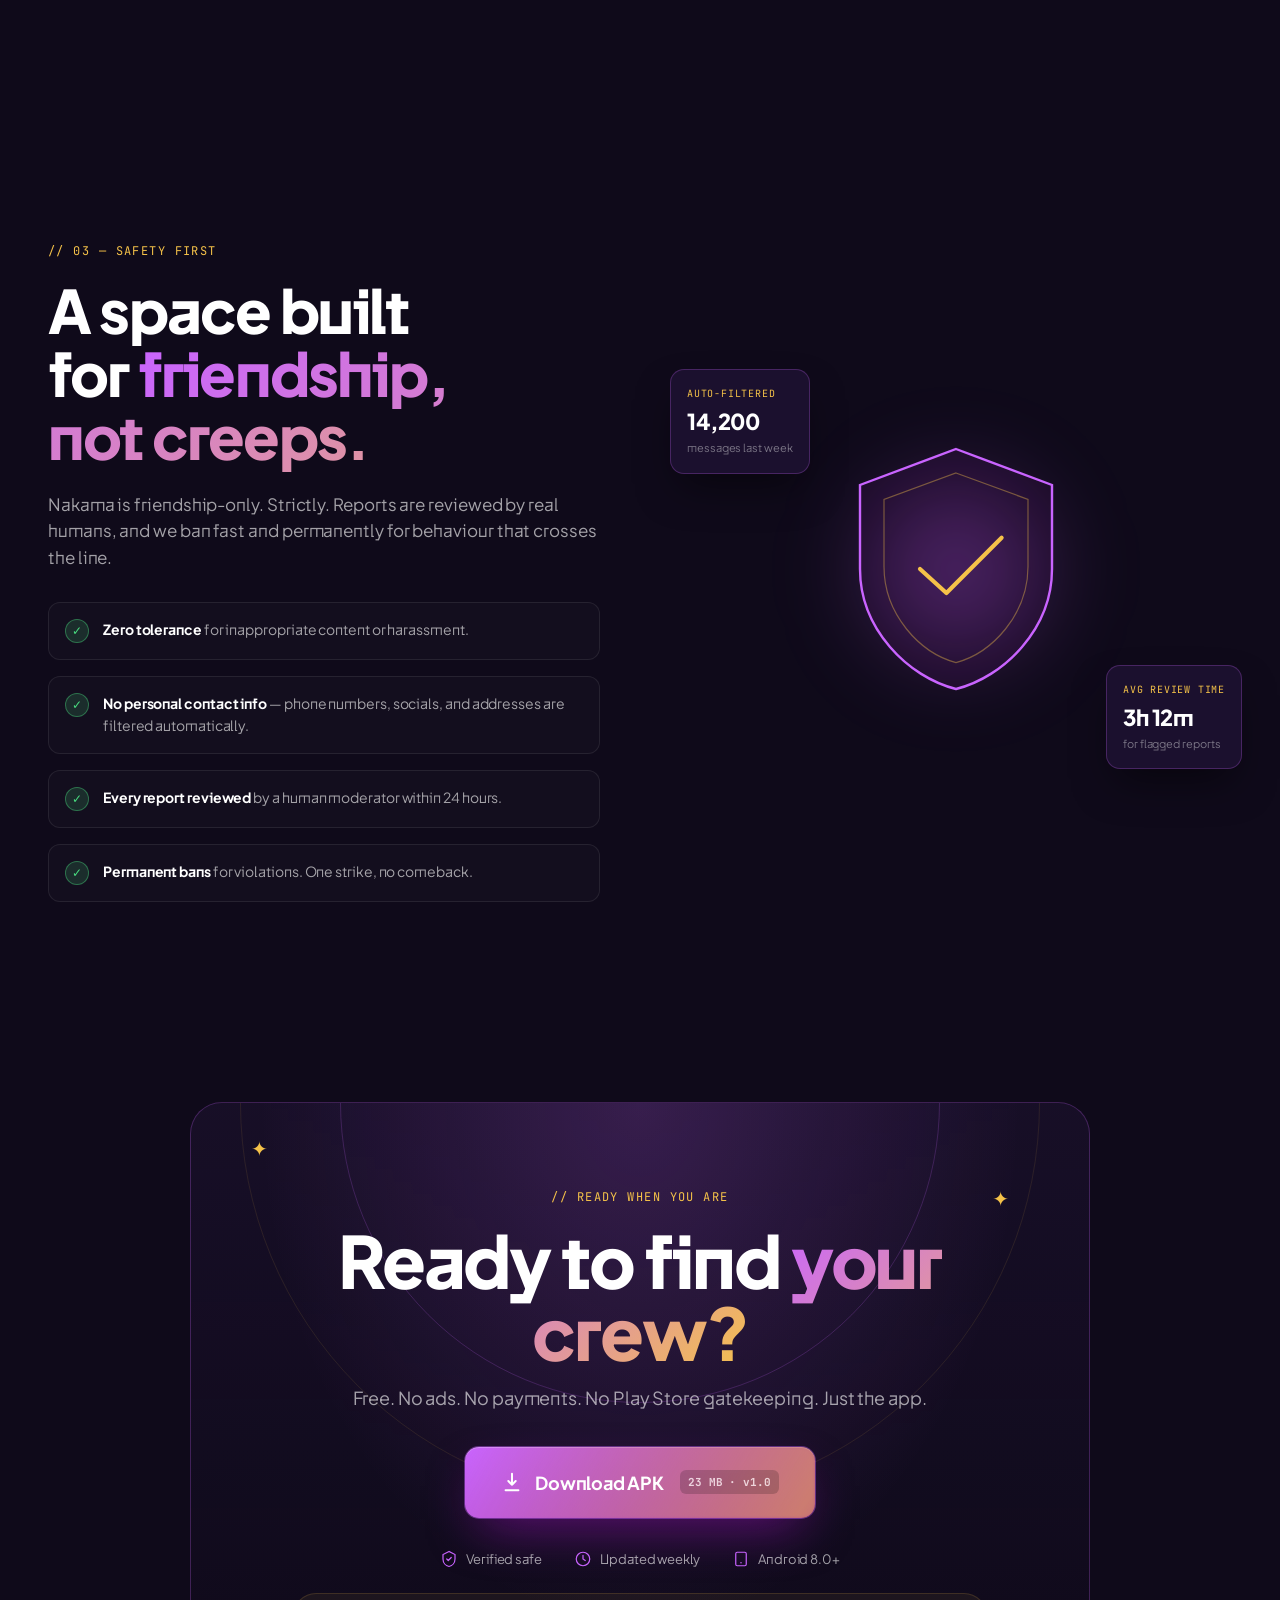
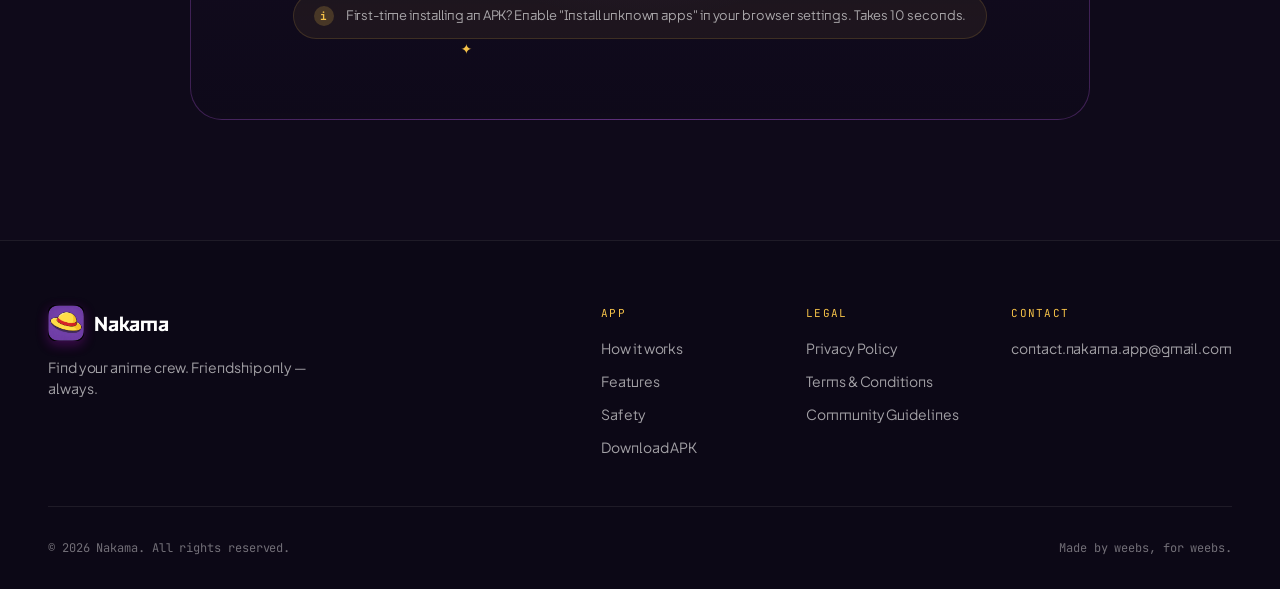
==== commit b7ac3b0f: "Update index.html" ====
--- a/index.html
+++ b/index.html
@@ -1510,7 +1510,7 @@
 <!-- ============== NAV ============== -->
 <header class="nav">
   <a href="#" class="brand">
-    <span class="brand-mark" aria-hidden="true"><img src="assets/nakama-logo.jpeg" alt="Nakama" /></span>
+    <span class="brand-mark" aria-hidden="true"><img src="nakamalogo.png" alt="Nakama" /></span>
     <span class="brand-name">Nakama</span>
   </a>
   <nav class="nav-links">
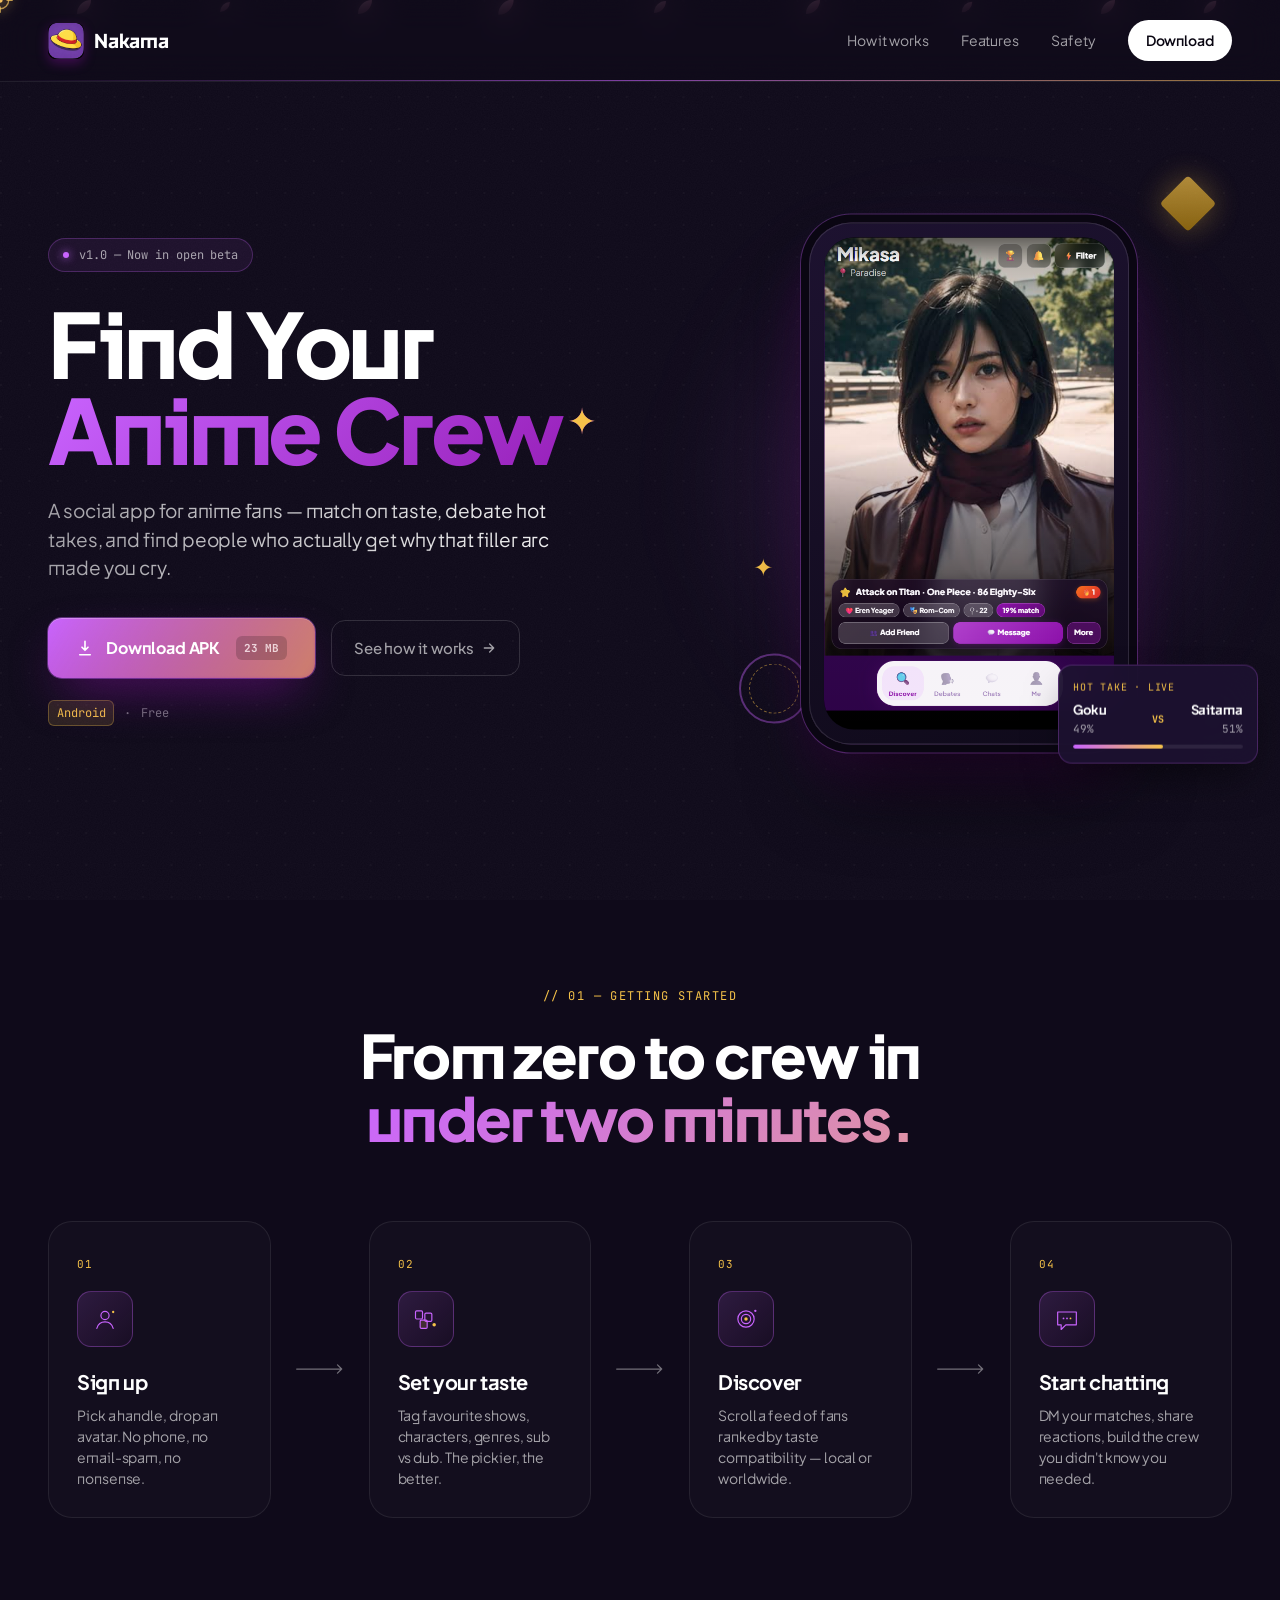
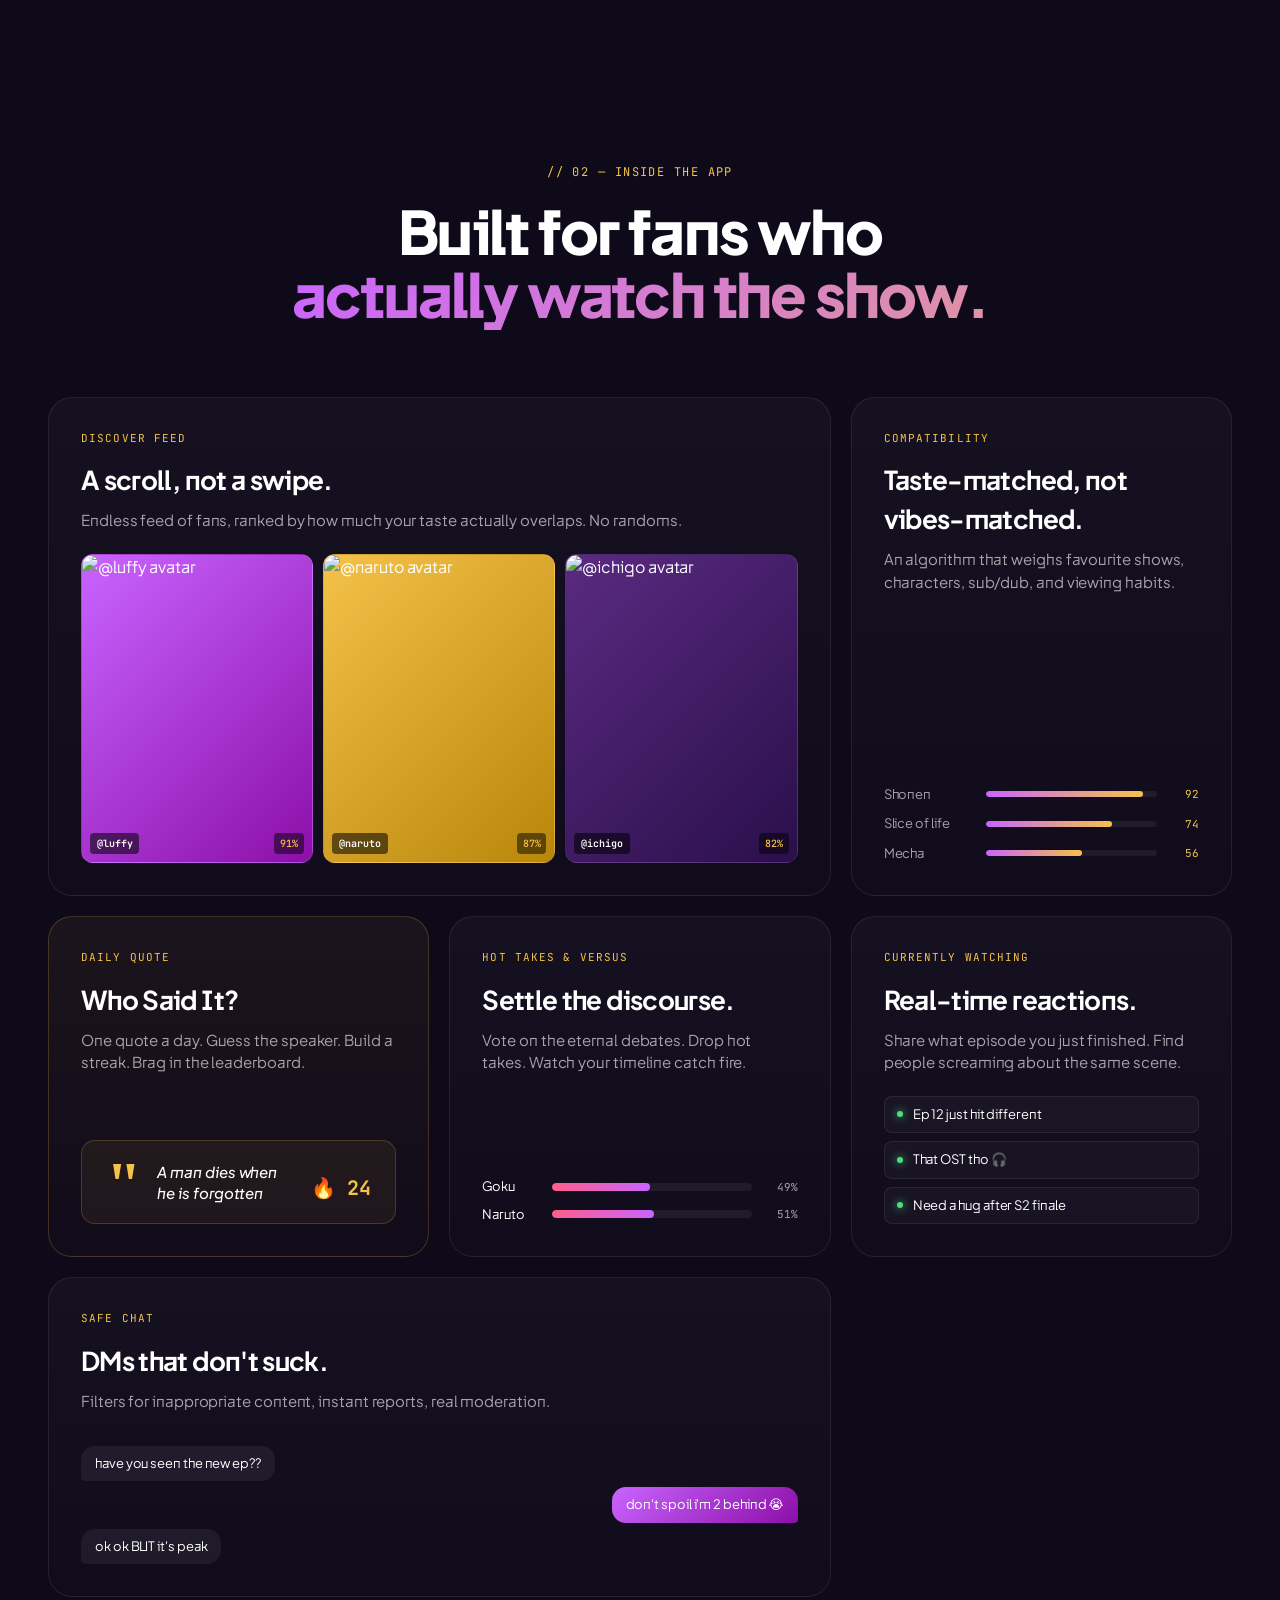
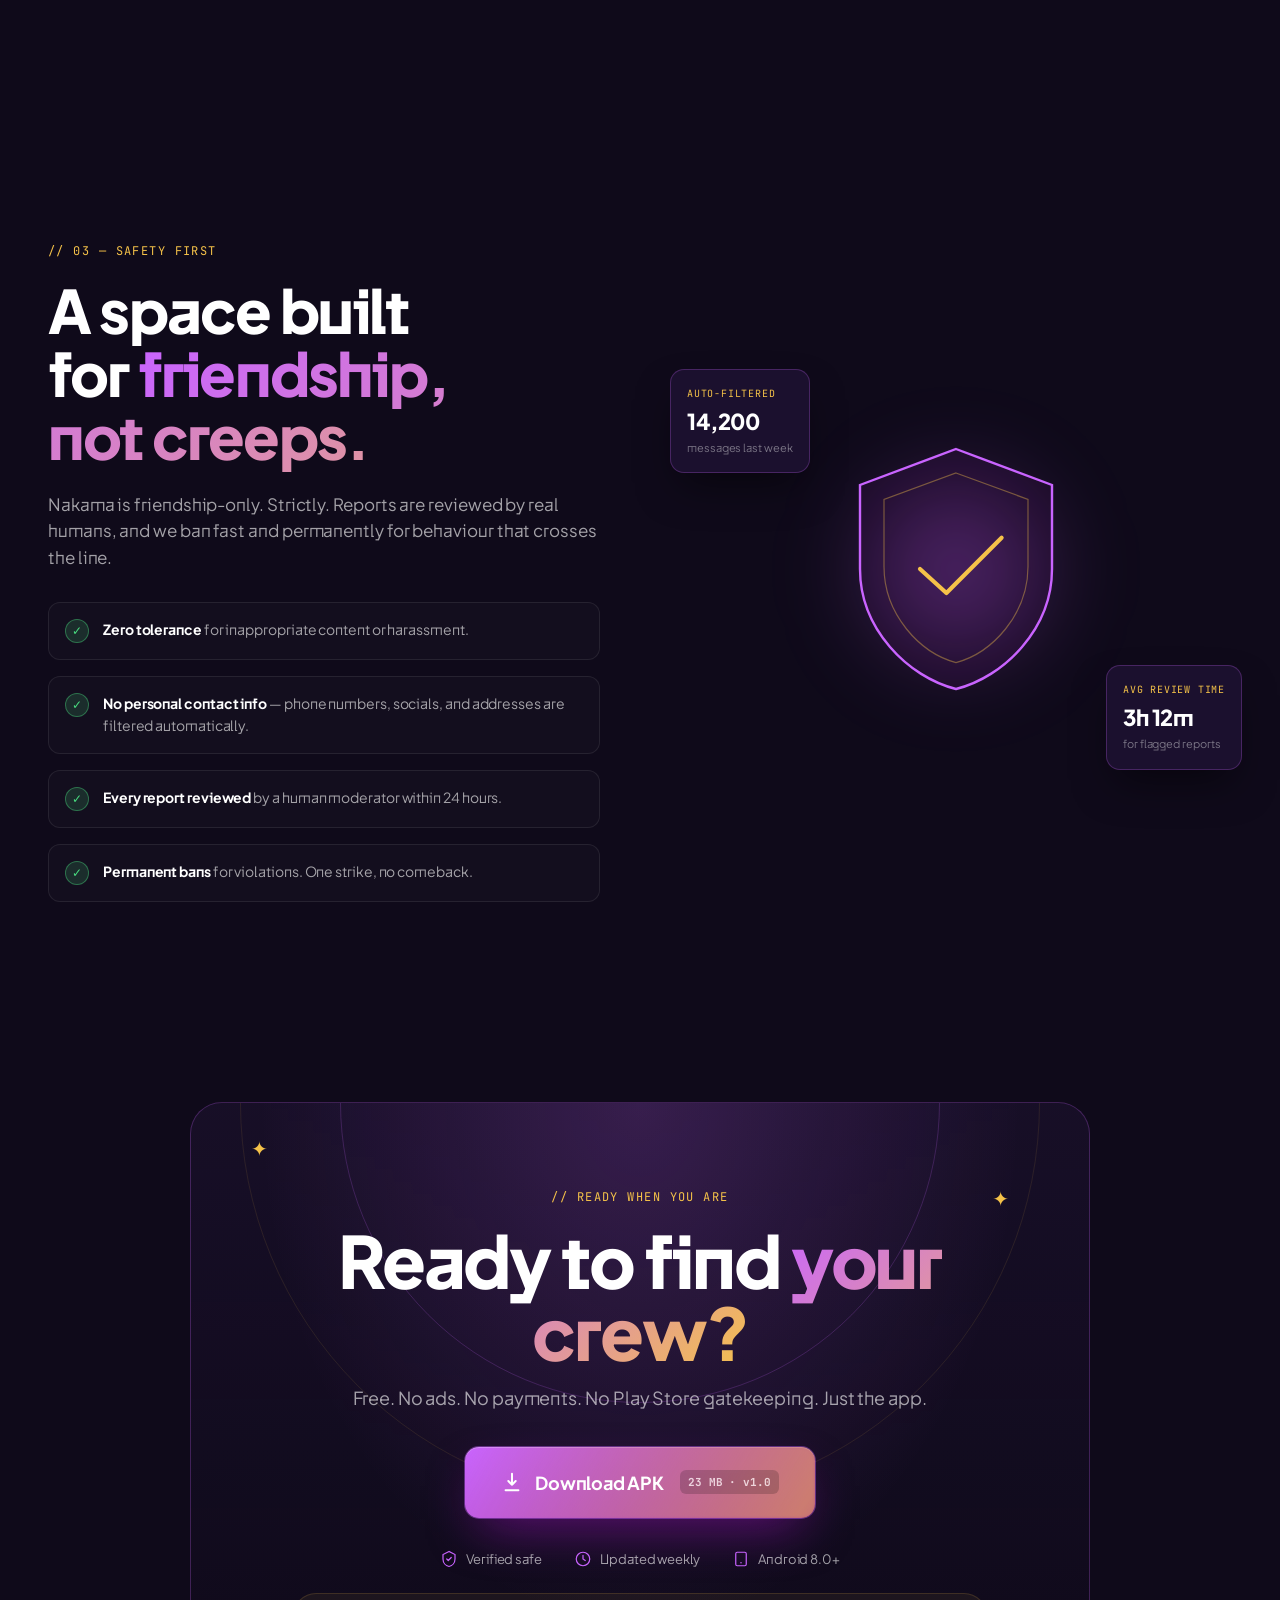
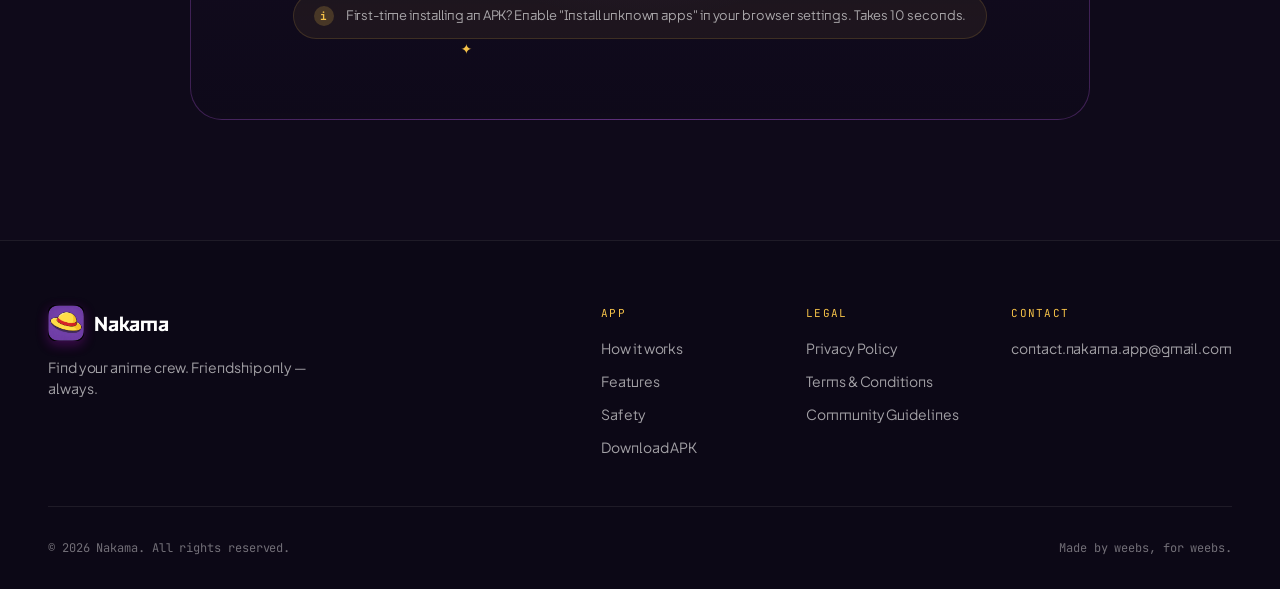
==== commit 89fad239: "Update index.html" ====
--- a/index.html
+++ b/index.html
@@ -1517,7 +1517,7 @@
     <a href="#how">How it works</a>
     <a href="#features">Features</a>
     <a href="#safety">Safety</a>
-    <a href="/nakama.apk" class="nav-cta" download>Download</a>
+    <a href="/Nakama.apk" class="nav-cta" download>Download</a>
   </nav>
 </header>
 
@@ -1538,7 +1538,7 @@
       </p>
 
       <div class="hero-cta">
-        <a href="/nakama.apk" class="btn-primary" download>
+        <a href="/Nakama.apk" class="btn-primary" download>
           <span class="btn-glow"></span>
           <svg class="btn-icon" viewBox="0 0 24 24" fill="none">
             <path d="M12 3v12m0 0l-4-4m4 4l4-4M5 21h14" stroke="currentColor" stroke-width="2.2" stroke-linecap="round" stroke-linejoin="round"/>
@@ -1818,7 +1818,7 @@
     <h2 class="download-title">Ready to find <span class="hl">your crew?</span></h2>
     <p class="download-sub">Free. No ads. No payments. No Play Store gatekeeping. Just the app.</p>
 
-    <a href="/nakama.apk" class="btn-primary btn-primary-xl" download>
+    <a href="/Nakama.apk" class="btn-primary btn-primary-xl" download>
       <span class="btn-glow"></span>
       <svg class="btn-icon" viewBox="0 0 24 24" fill="none">
         <path d="M12 3v12m0 0l-4-4m4 4l4-4M5 21h14" stroke="currentColor" stroke-width="2.2" stroke-linecap="round" stroke-linejoin="round"/>
@@ -1866,7 +1866,7 @@
         <a href="#how">How it works</a>
         <a href="#features">Features</a>
         <a href="#safety">Safety</a>
-        <a href="/nakama.apk" download>Download APK</a>
+        <a href="/Nakama.apk" download>Download APK</a>
       </div>
       <div class="footer-col">
         <div class="footer-col-title">Legal</div>
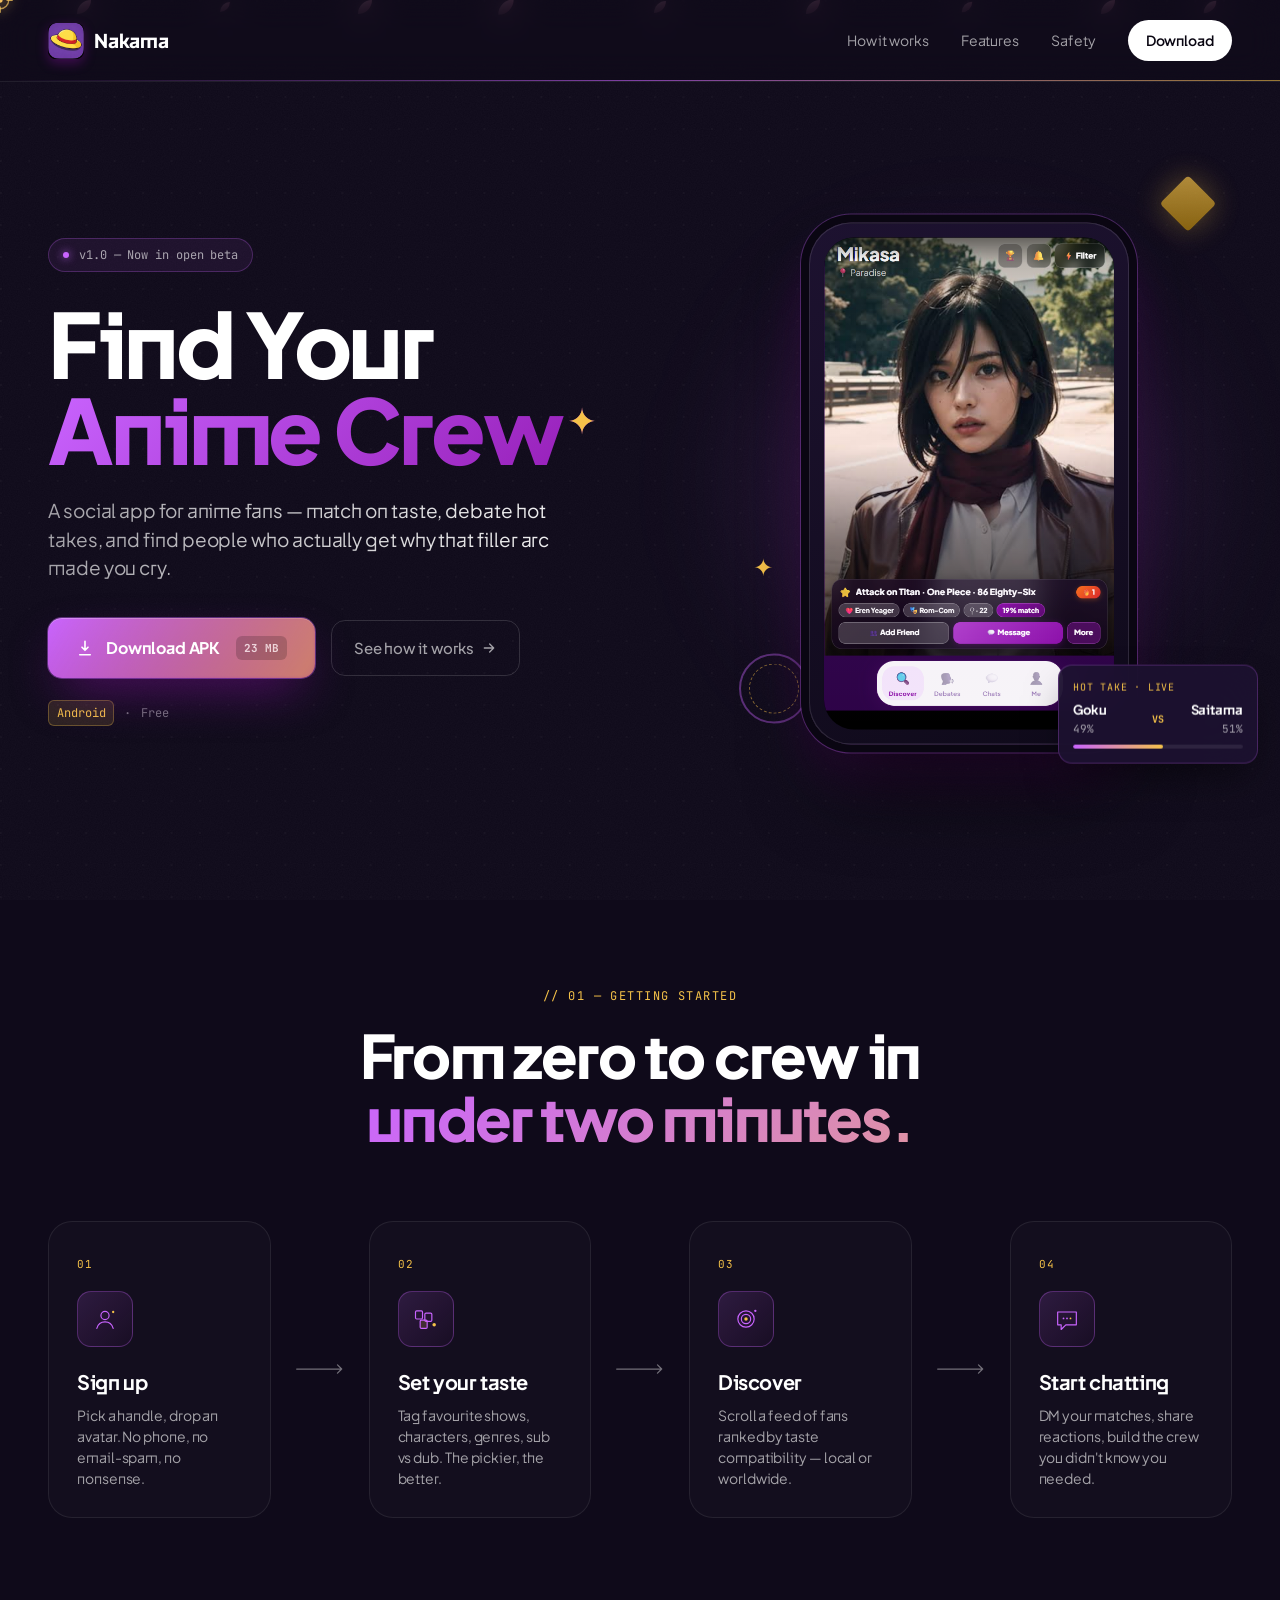
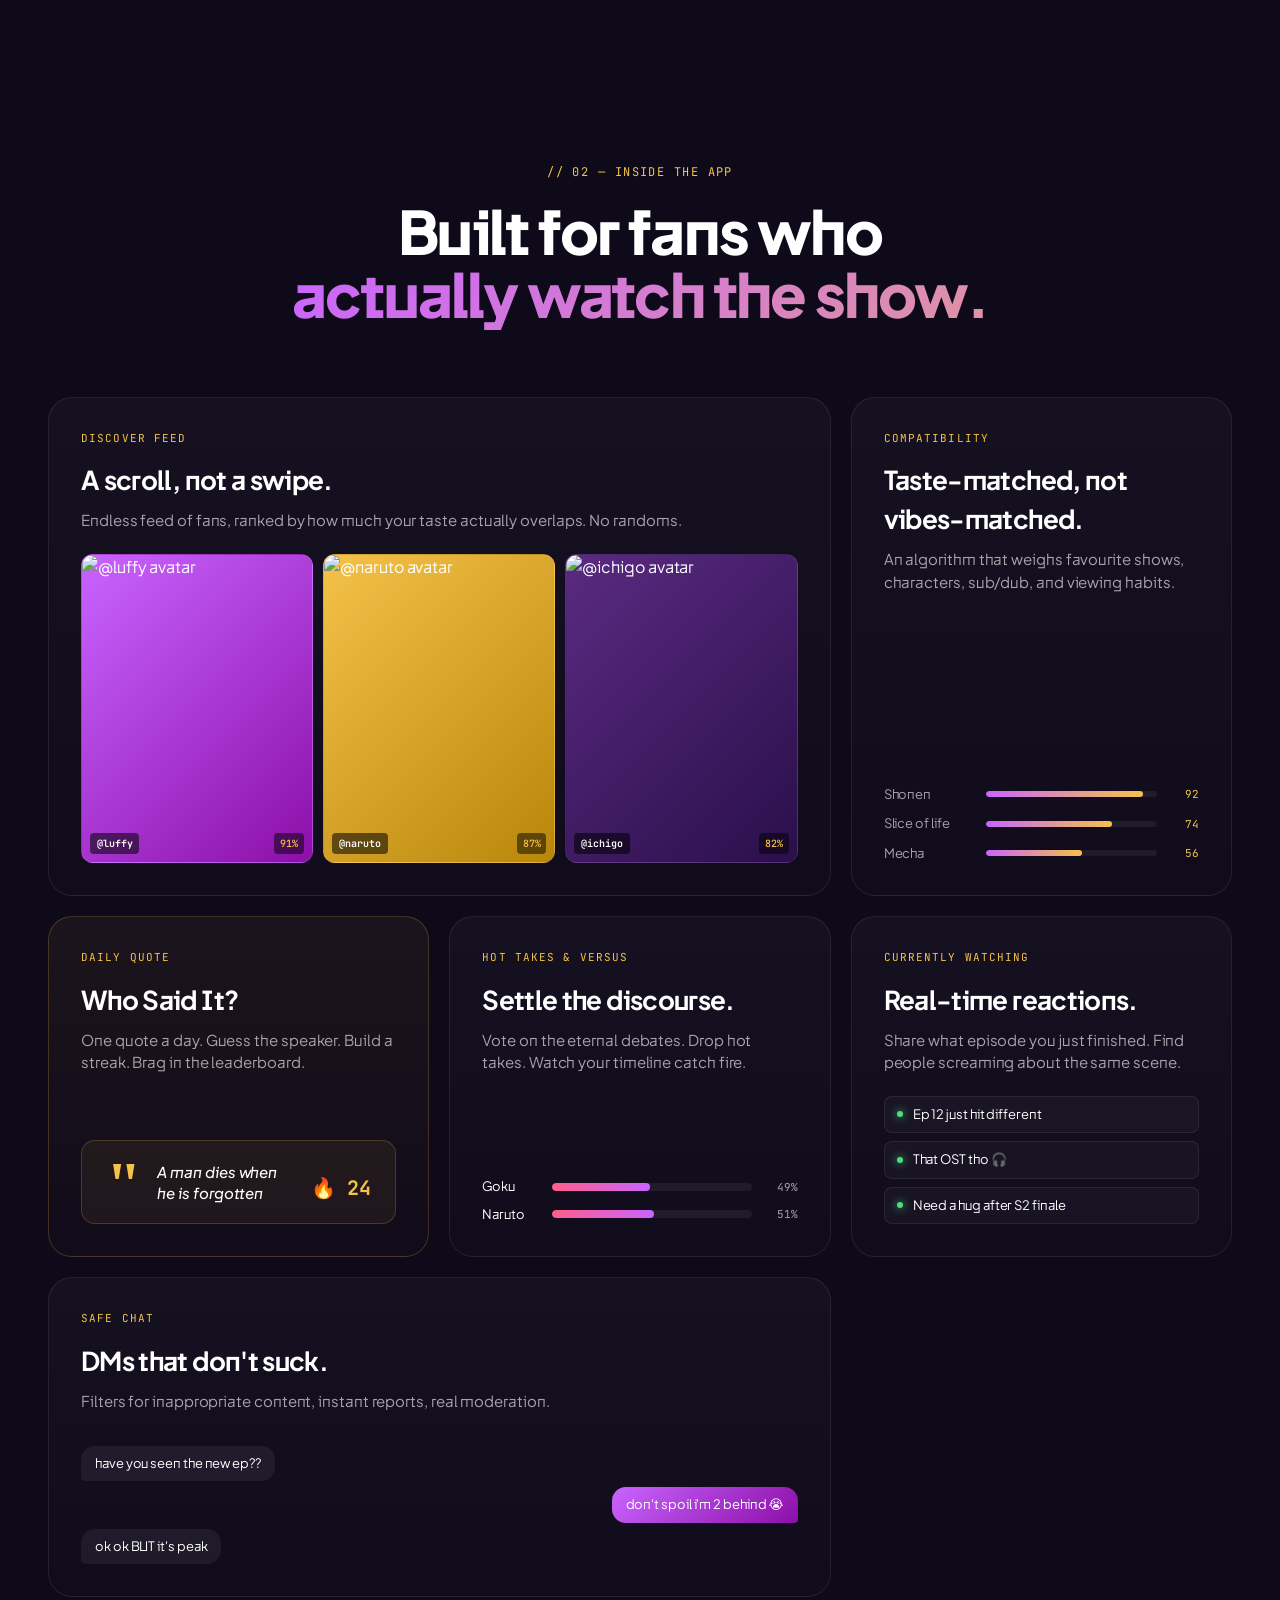
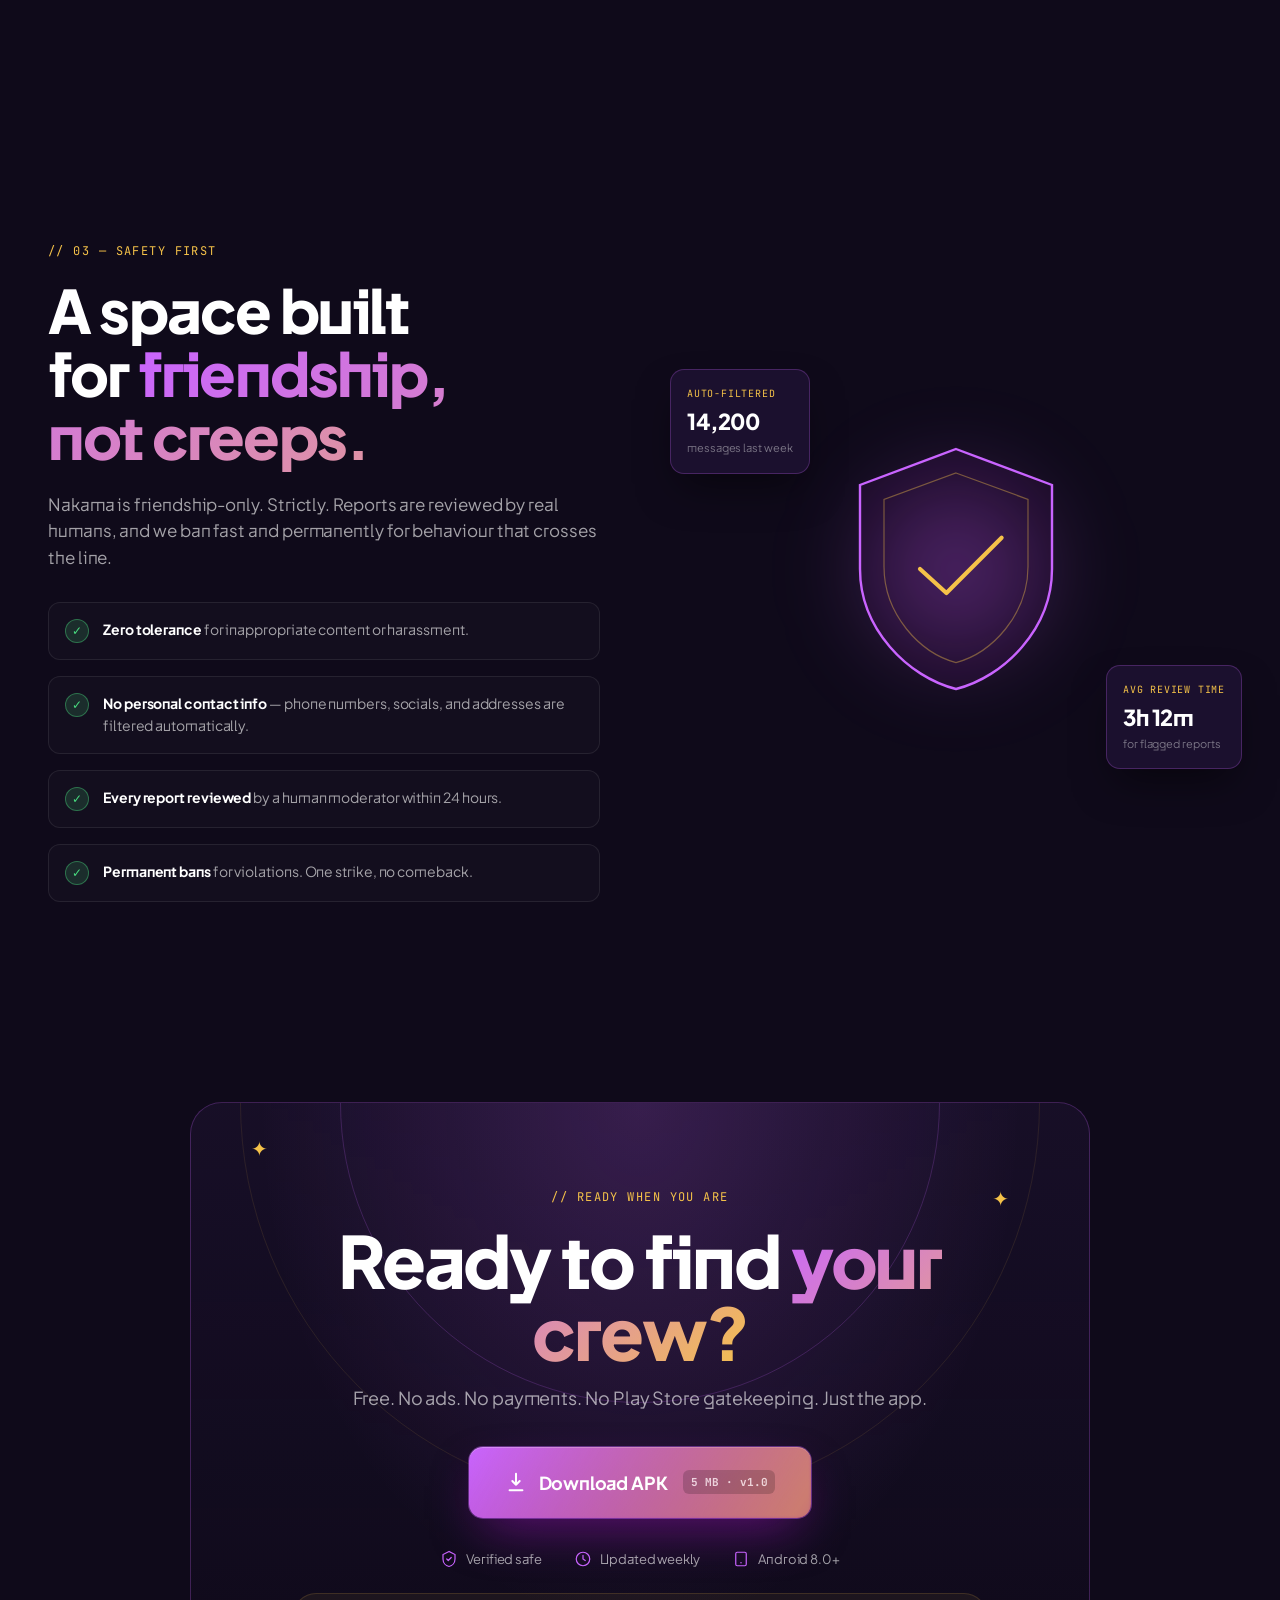
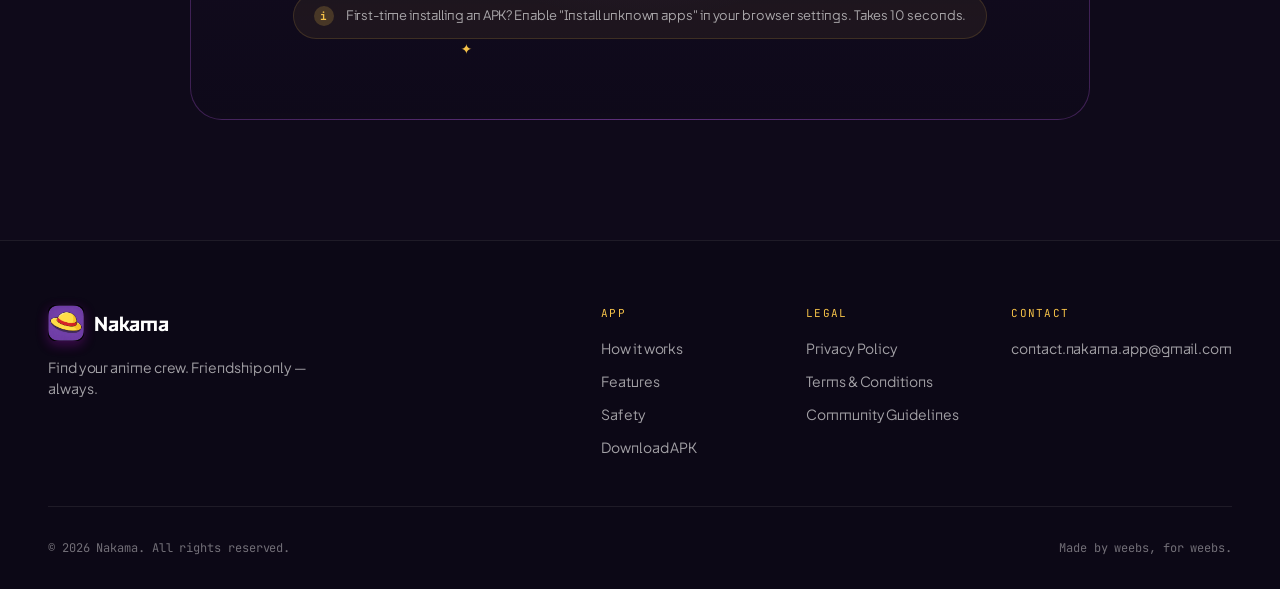
==== commit 1a55e45a: "Update index.html" ====
--- a/index.html
+++ b/index.html
@@ -1824,7 +1824,7 @@
         <path d="M12 3v12m0 0l-4-4m4 4l4-4M5 21h14" stroke="currentColor" stroke-width="2.2" stroke-linecap="round" stroke-linejoin="round"/>
       </svg>
       <span class="btn-label">Download APK</span>
-      <span class="btn-size">23 MB · v1.0</span>
+      <span class="btn-size">5 MB · v1.0</span>
     </a>
 
     <div class="download-meta">
